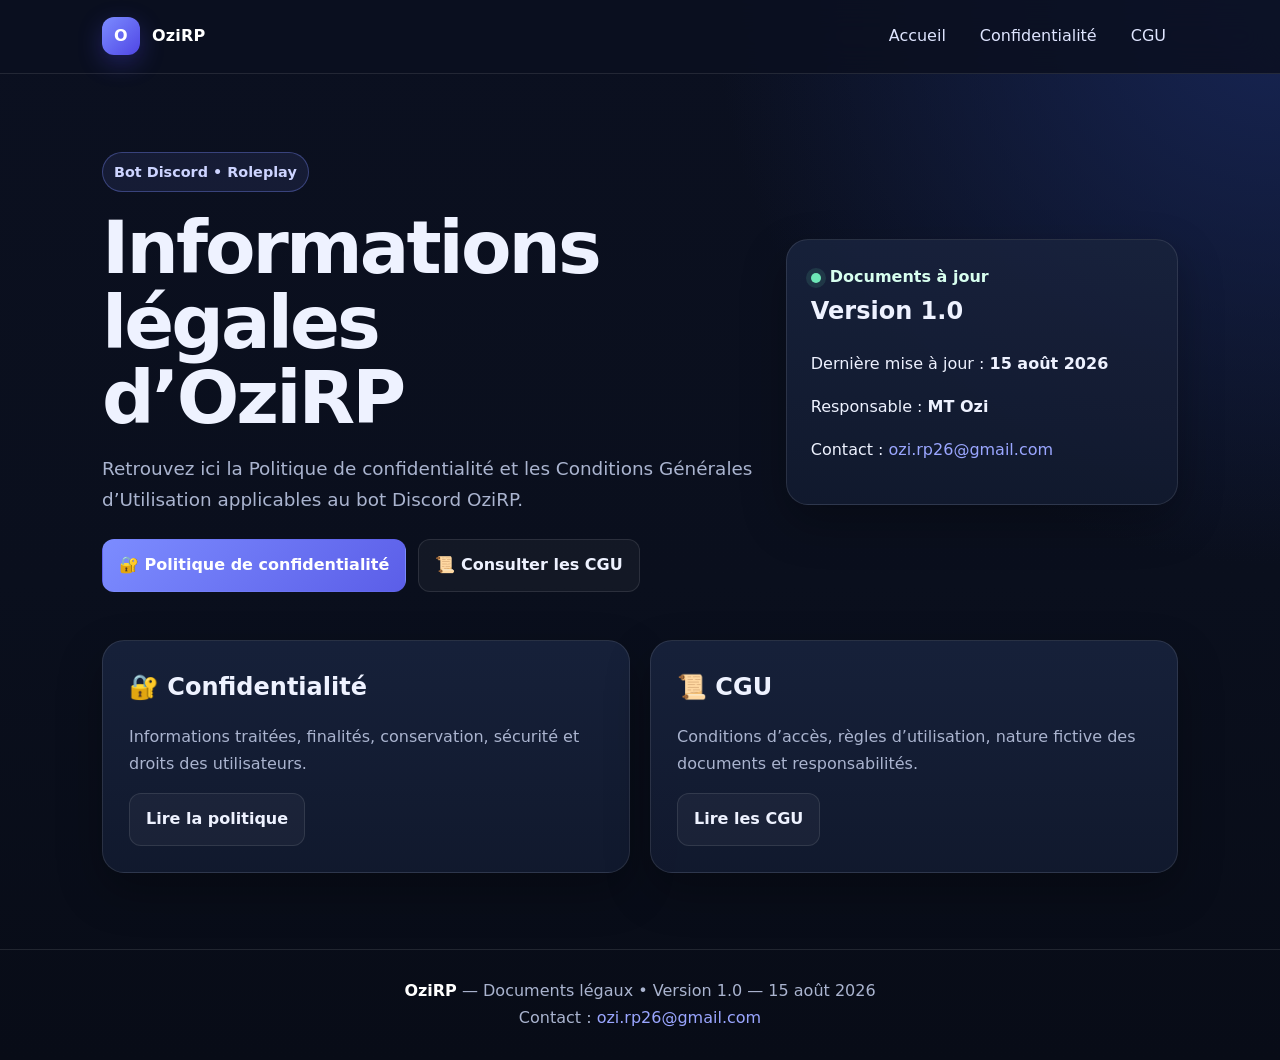
==== index.html @ c90db29f "Add files via upload" ====
<!doctype html>
<html lang="fr"><head><meta charset="utf-8"><meta name="viewport" content="width=device-width,initial-scale=1"><title>OziRP — Informations légales</title><meta name="description" content="Politique de confidentialité et Conditions Générales d’Utilisation du bot Discord OziRP."><link rel="stylesheet" href="styles.css"></head><body><header class="site-header"><nav class="nav"><a class="brand" href="index.html"><span class="logo">O</span><span>OziRP</span></a><div class="navlinks"><a href="index.html">Accueil</a><a href="politique-confidentialite.html">Confidentialité</a><a href="cgu.html">CGU</a></div></nav></header><main><section class="hero"><div class="hero-grid"><div><span class="badge">Bot Discord • Roleplay</span><h1>Informations légales<br>d’OziRP</h1><p class="lead">Retrouvez ici la Politique de confidentialité et les Conditions Générales d’Utilisation applicables au bot Discord OziRP.</p><div class="actions"><a class="btn primary" href="politique-confidentialite.html">🔐 Politique de confidentialité</a><a class="btn secondary" href="cgu.html">📜 Consulter les CGU</a></div></div><aside class="hero-card"><div class="status"><span class="dot"></span>Documents à jour</div><h2>Version 1.0</h2><p>Dernière mise à jour : <strong>15 août 2026</strong></p><p>Responsable : <strong>MT Ozi</strong></p><p>Contact : <a href="mailto:ozi.rp26@gmail.com">ozi.rp26@gmail.com</a></p></aside></div></section><section class="cards"><article class="info-card"><h2>🔐 Confidentialité</h2><p>Informations traitées, finalités, conservation, sécurité et droits des utilisateurs.</p><a class="btn secondary" href="politique-confidentialite.html">Lire la politique</a></article><article class="info-card"><h2>📜 CGU</h2><p>Conditions d’accès, règles d’utilisation, nature fictive des documents et responsabilités.</p><a class="btn secondary" href="cgu.html">Lire les CGU</a></article></section></main><footer class="footer"><strong>OziRP</strong> — Documents légaux • Version 1.0 — 15 août 2026<br>Contact : <a href="mailto:ozi.rp26@gmail.com">ozi.rp26@gmail.com</a></footer></body></html>
---- styles.css ----
:root {
  --bg: #0b1020;
  --panel: #121a2f;
  --panel-2: #18223c;
  --text: #eef2ff;
  --muted: #aab4cf;
  --accent: #7c8cff;
  --accent-2: #9aa6ff;
  --line: rgba(255,255,255,.10);
  --ok: #6ee7b7;
  --shadow: 0 18px 45px rgba(0,0,0,.28);
}
*{box-sizing:border-box}
html{scroll-behavior:smooth}
body{margin:0;background:radial-gradient(circle at top right,#172554 0,transparent 34%),linear-gradient(180deg,#0b1020,#0a0f1d 55%,#080c17);color:var(--text);font-family:Inter,ui-sans-serif,system-ui,-apple-system,BlinkMacSystemFont,"Segoe UI",sans-serif;line-height:1.68}
a{color:var(--accent-2);text-decoration:none}
a:hover{text-decoration:underline}
.site-header{position:sticky;top:0;z-index:10;background:rgba(11,16,32,.86);backdrop-filter:blur(16px);border-bottom:1px solid var(--line)}
.nav{max-width:1120px;margin:auto;padding:14px 22px;display:flex;align-items:center;justify-content:space-between;gap:18px}
.brand{display:flex;align-items:center;gap:12px;font-weight:800;letter-spacing:.2px;color:white}
.logo{width:38px;height:38px;border-radius:12px;display:grid;place-items:center;background:linear-gradient(135deg,var(--accent),#4f46e5);box-shadow:0 8px 25px rgba(79,70,229,.32);font-weight:900}
.navlinks{display:flex;gap:10px;flex-wrap:wrap}
.navlinks a{padding:9px 12px;border-radius:10px;color:#dfe5ff}
.navlinks a:hover{background:rgba(255,255,255,.06);text-decoration:none}
.hero{max-width:1120px;margin:0 auto;padding:78px 22px 48px}
.hero-grid{display:grid;grid-template-columns:1.25fr .75fr;gap:30px;align-items:center}
.badge{display:inline-flex;padding:7px 11px;border:1px solid rgba(124,140,255,.35);border-radius:999px;background:rgba(124,140,255,.10);color:#cdd4ff;font-size:.9rem;font-weight:700}
h1{font-size:clamp(2.2rem,6vw,4.6rem);line-height:1.02;margin:18px 0 16px;letter-spacing:-.04em}
.lead{font-size:1.15rem;color:var(--muted);max-width:760px}
.hero-card,.legal-card,.info-card{background:linear-gradient(180deg,rgba(24,34,60,.92),rgba(18,26,47,.92));border:1px solid var(--line);border-radius:22px;box-shadow:var(--shadow)}
.hero-card{padding:24px}
.hero-card h2{margin-top:0}
.hero-card .status{display:flex;align-items:center;gap:9px;color:#d8ffef;font-weight:700}
.dot{width:10px;height:10px;border-radius:50%;background:var(--ok);box-shadow:0 0 0 5px rgba(110,231,183,.12)}
.actions{display:flex;gap:12px;flex-wrap:wrap;margin-top:24px}
.btn{display:inline-flex;align-items:center;justify-content:center;padding:12px 16px;border-radius:12px;border:1px solid var(--line);font-weight:800;text-decoration:none!important}
.btn.primary{background:linear-gradient(135deg,var(--accent),#5b5ee8);color:#fff;border-color:transparent}
.btn.secondary{background:rgba(255,255,255,.04);color:#eef2ff}
.cards{max-width:1120px;margin:auto;padding:0 22px 76px;display:grid;grid-template-columns:1fr 1fr;gap:20px}
.info-card{padding:26px}
.info-card h2{margin:0 0 8px}
.info-card p{color:var(--muted)}
.legal-wrap{max-width:980px;margin:0 auto;padding:48px 22px 80px}
.legal-top{margin-bottom:24px}
.legal-top h1{font-size:clamp(2rem,5vw,3.6rem)}
.legal-card{padding:clamp(22px,4vw,48px)}
.legal-card h1:first-child{font-size:2rem;margin-top:0}
.legal-card h2{font-size:1.45rem;margin-top:2.2em;padding-top:.4em;border-top:1px solid var(--line)}
.legal-card h3{font-size:1.12rem;margin-top:1.6em}
.legal-card p,.legal-card li{color:#d8def2}
.legal-card strong{color:#fff}
.legal-card ul{padding-left:1.25rem}
.legal-note{margin:0 0 22px;padding:14px 16px;border-radius:14px;background:rgba(124,140,255,.09);border:1px solid rgba(124,140,255,.22);color:#d9deff}
.footer{border-top:1px solid var(--line);color:var(--muted);padding:28px 22px;text-align:center}
.footer strong{color:#fff}
@media(max-width:760px){.hero-grid,.cards{grid-template-columns:1fr}.nav{align-items:flex-start}.navlinks{justify-content:flex-end}.hero{padding-top:50px}.legal-card{border-radius:16px}.navlinks a{padding:7px 8px;font-size:.92rem}}
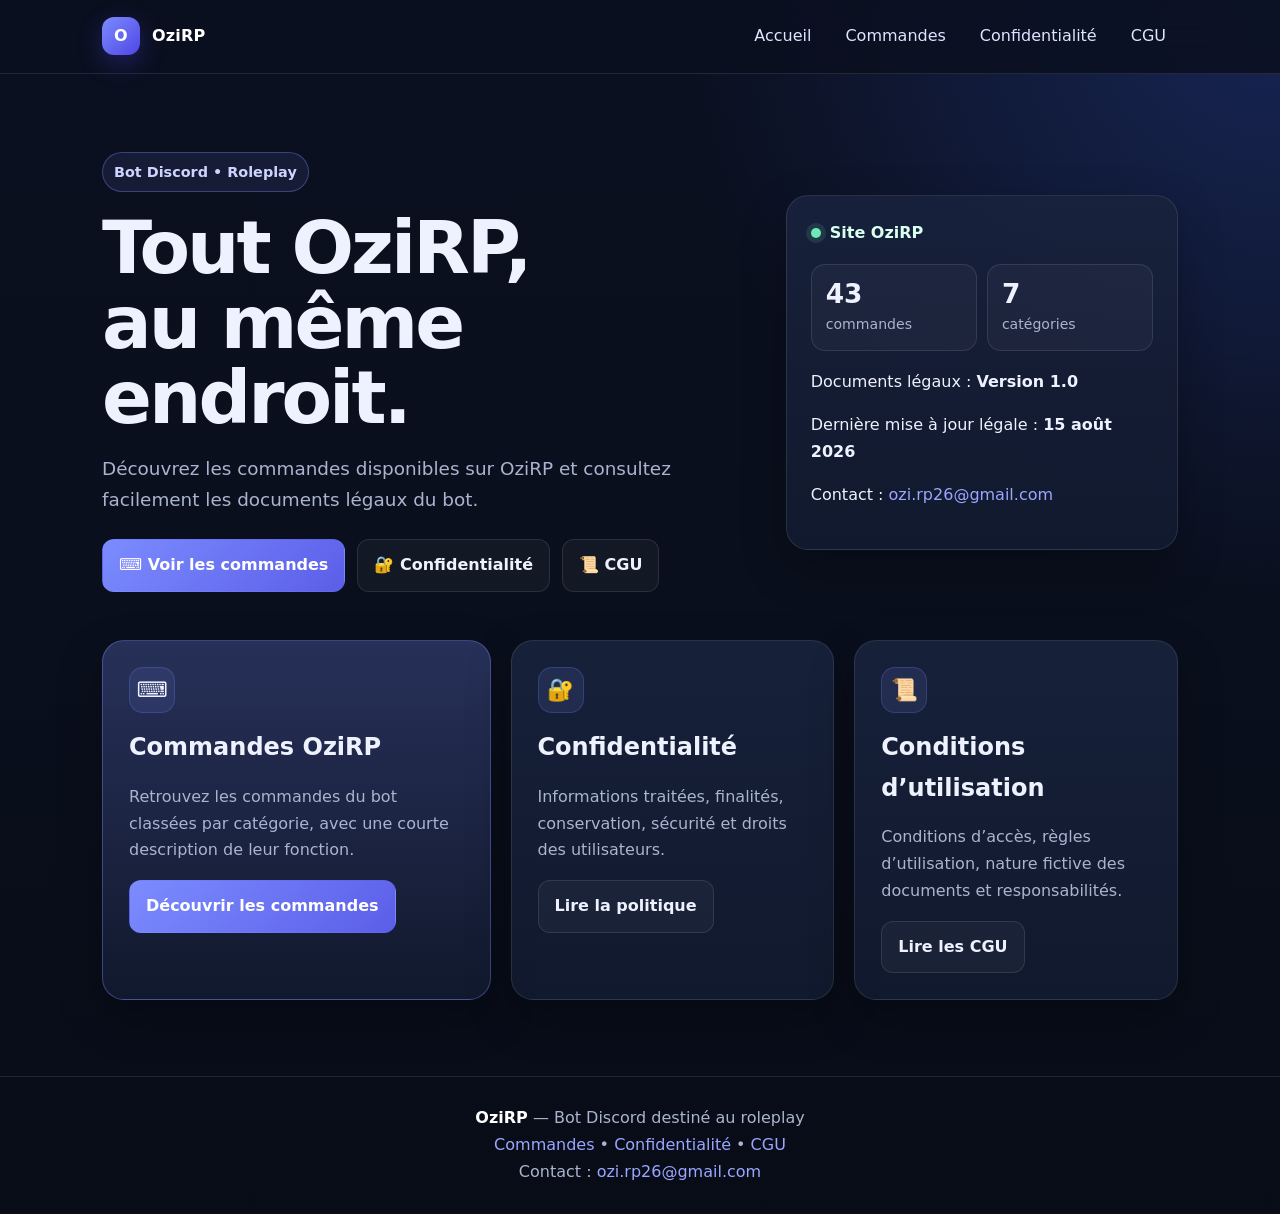
==== commit 55863436: "Add files via upload" ====
--- a/index.html
+++ b/index.html
@@ -1,2 +1,70 @@
 <!doctype html>
-<html lang="fr"><head><meta charset="utf-8"><meta name="viewport" content="width=device-width,initial-scale=1"><title>OziRP — Informations légales</title><meta name="description" content="Politique de confidentialité et Conditions Générales d’Utilisation du bot Discord OziRP."><link rel="stylesheet" href="styles.css"></head><body><header class="site-header"><nav class="nav"><a class="brand" href="index.html"><span class="logo">O</span><span>OziRP</span></a><div class="navlinks"><a href="index.html">Accueil</a><a href="politique-confidentialite.html">Confidentialité</a><a href="cgu.html">CGU</a></div></nav></header><main><section class="hero"><div class="hero-grid"><div><span class="badge">Bot Discord • Roleplay</span><h1>Informations légales<br>d’OziRP</h1><p class="lead">Retrouvez ici la Politique de confidentialité et les Conditions Générales d’Utilisation applicables au bot Discord OziRP.</p><div class="actions"><a class="btn primary" href="politique-confidentialite.html">🔐 Politique de confidentialité</a><a class="btn secondary" href="cgu.html">📜 Consulter les CGU</a></div></div><aside class="hero-card"><div class="status"><span class="dot"></span>Documents à jour</div><h2>Version 1.0</h2><p>Dernière mise à jour : <strong>15 août 2026</strong></p><p>Responsable : <strong>MT Ozi</strong></p><p>Contact : <a href="mailto:ozi.rp26@gmail.com">ozi.rp26@gmail.com</a></p></aside></div></section><section class="cards"><article class="info-card"><h2>🔐 Confidentialité</h2><p>Informations traitées, finalités, conservation, sécurité et droits des utilisateurs.</p><a class="btn secondary" href="politique-confidentialite.html">Lire la politique</a></article><article class="info-card"><h2>📜 CGU</h2><p>Conditions d’accès, règles d’utilisation, nature fictive des documents et responsabilités.</p><a class="btn secondary" href="cgu.html">Lire les CGU</a></article></section></main><footer class="footer"><strong>OziRP</strong> — Documents légaux • Version 1.0 — 15 août 2026<br>Contact : <a href="mailto:ozi.rp26@gmail.com">ozi.rp26@gmail.com</a></footer></body></html>+<html lang="fr">
+<head>
+  <meta charset="utf-8">
+  <meta name="viewport" content="width=device-width,initial-scale=1">
+  <title>OziRP — Bot Discord Roleplay</title>
+  <meta name="description" content="Découvrez OziRP, ses commandes Discord RP, sa politique de confidentialité et ses Conditions Générales d’Utilisation.">
+  <link rel="stylesheet" href="styles.css">
+</head>
+<body>
+<header class="site-header">
+  <nav class="nav">
+    <a class="brand" href="index.html"><span class="logo">O</span><span>OziRP</span></a>
+    <div class="navlinks"><a href="index.html">Accueil</a><a href="commandes.html">Commandes</a><a href="politique-confidentialite.html">Confidentialité</a><a href="cgu.html">CGU</a></div>
+  </nav>
+</header>
+<main>
+  <section class="hero">
+    <div class="hero-grid">
+      <div>
+        <span class="badge">Bot Discord • Roleplay</span>
+        <h1>Tout OziRP,<br>au même endroit.</h1>
+        <p class="lead">Découvrez les commandes disponibles sur OziRP et consultez facilement les documents légaux du bot.</p>
+        <div class="actions">
+          <a class="btn primary" href="commandes.html">⌨️ Voir les commandes</a>
+          <a class="btn secondary" href="politique-confidentialite.html">🔐 Confidentialité</a>
+          <a class="btn secondary" href="cgu.html">📜 CGU</a>
+        </div>
+      </div>
+      <aside class="hero-card">
+        <div class="status"><span class="dot"></span>Site OziRP</div>
+        <div class="stat-grid">
+          <div class="stat"><strong>43</strong><span>commandes</span></div>
+          <div class="stat"><strong>7</strong><span>catégories</span></div>
+        </div>
+        <p>Documents légaux : <strong>Version 1.0</strong></p>
+        <p>Dernière mise à jour légale : <strong>15 août 2026</strong></p>
+        <p>Contact : <a href="mailto:ozi.rp26@gmail.com">ozi.rp26@gmail.com</a></p>
+      </aside>
+    </div>
+  </section>
+
+  <section class="cards home-cards">
+    <article class="info-card featured">
+      <span class="card-icon">⌨️</span>
+      <h2>Commandes OziRP</h2>
+      <p>Retrouvez les commandes du bot classées par catégorie, avec une courte description de leur fonction.</p>
+      <a class="btn primary" href="commandes.html">Découvrir les commandes</a>
+    </article>
+    <article class="info-card">
+      <span class="card-icon">🔐</span>
+      <h2>Confidentialité</h2>
+      <p>Informations traitées, finalités, conservation, sécurité et droits des utilisateurs.</p>
+      <a class="btn secondary" href="politique-confidentialite.html">Lire la politique</a>
+    </article>
+    <article class="info-card">
+      <span class="card-icon">📜</span>
+      <h2>Conditions d’utilisation</h2>
+      <p>Conditions d’accès, règles d’utilisation, nature fictive des documents et responsabilités.</p>
+      <a class="btn secondary" href="cgu.html">Lire les CGU</a>
+    </article>
+  </section>
+</main>
+<footer class="footer">
+  <strong>OziRP</strong> — Bot Discord destiné au roleplay<br>
+  <a href="commandes.html">Commandes</a> • <a href="politique-confidentialite.html">Confidentialité</a> • <a href="cgu.html">CGU</a><br>
+  Contact : <a href="mailto:ozi.rp26@gmail.com">ozi.rp26@gmail.com</a>
+</footer>
+</body>
+</html>
--- a/styles.css
+++ b/styles.css
@@ -55,3 +55,57 @@
 .footer{border-top:1px solid var(--line);color:var(--muted);padding:28px 22px;text-align:center}
 .footer strong{color:#fff}
 @media(max-width:760px){.hero-grid,.cards{grid-template-columns:1fr}.nav{align-items:flex-start}.navlinks{justify-content:flex-end}.hero{padding-top:50px}.legal-card{border-radius:16px}.navlinks a{padding:7px 8px;font-size:.92rem}}
+
+/* --- OziRP catalogue de commandes --- */
+.home-cards{grid-template-columns:1.2fr 1fr 1fr}
+.info-card.featured{border-color:rgba(124,140,255,.38);background:linear-gradient(180deg,rgba(41,51,92,.95),rgba(18,26,47,.95))}
+.card-icon{display:inline-grid;place-items:center;width:46px;height:46px;border-radius:14px;background:rgba(124,140,255,.12);border:1px solid rgba(124,140,255,.22);font-size:1.35rem;margin-bottom:14px}
+.stat-grid{display:grid;grid-template-columns:1fr 1fr;gap:10px;margin:18px 0}
+.stat{padding:14px;border-radius:14px;background:rgba(255,255,255,.035);border:1px solid var(--line);display:flex;flex-direction:column}
+.stat strong{font-size:1.65rem;line-height:1.1}
+.stat span{color:var(--muted);font-size:.88rem;margin-top:4px}
+
+.commands-wrap{max-width:1120px;margin:0 auto;padding:60px 22px 80px}
+.commands-hero{max-width:900px;margin-bottom:42px}
+.commands-hero h1{font-size:clamp(2.3rem,6vw,4.2rem);margin-bottom:12px}
+.command-search{margin-top:28px;display:flex;align-items:center;gap:10px;padding:10px 12px 10px 16px;border-radius:16px;background:rgba(18,26,47,.92);border:1px solid rgba(124,140,255,.28);box-shadow:0 14px 35px rgba(0,0,0,.18)}
+.command-search:focus-within{border-color:rgba(124,140,255,.75);box-shadow:0 0 0 4px rgba(124,140,255,.08),0 14px 35px rgba(0,0,0,.18)}
+.command-search input{min-width:0;flex:1;border:0;outline:0;background:transparent;color:var(--text);font:inherit;padding:7px 4px}
+.command-search input::placeholder{color:#7f8ba9}
+.clear-search{border:1px solid var(--line);background:rgba(255,255,255,.04);color:var(--muted);border-radius:10px;padding:8px 10px;cursor:pointer;opacity:0;pointer-events:none;transition:.15s}
+.clear-search.visible{opacity:1;pointer-events:auto}
+.clear-search:hover{color:#fff;background:rgba(255,255,255,.08)}
+.search-result{color:var(--muted);font-size:.92rem;margin:10px 4px 0}
+
+.commands-list{display:flex;flex-direction:column;gap:38px}
+.command-section{scroll-margin-top:90px}
+.section-title{display:flex;align-items:center;gap:13px;margin-bottom:16px}
+.section-title h2{margin:0;font-size:1.45rem}
+.section-title p{margin:1px 0 0;color:var(--muted);font-size:.9rem}
+.section-icon{display:grid;place-items:center;width:44px;height:44px;border-radius:14px;background:rgba(124,140,255,.11);border:1px solid rgba(124,140,255,.22);font-size:1.25rem}
+.command-grid{display:grid;grid-template-columns:repeat(2,minmax(0,1fr));gap:14px}
+.command-card{min-width:0;padding:20px;border-radius:17px;background:linear-gradient(180deg,rgba(24,34,60,.86),rgba(18,26,47,.86));border:1px solid var(--line);transition:transform .16s ease,border-color .16s ease,background .16s ease}
+.command-card:hover{transform:translateY(-2px);border-color:rgba(124,140,255,.32);background:linear-gradient(180deg,rgba(31,42,73,.92),rgba(18,26,47,.92))}
+.command-card[hidden],.command-section[hidden]{display:none!important}
+.command-head{display:flex;align-items:center;justify-content:space-between;gap:10px}
+.command-card code{display:inline-block;padding:7px 10px;border-radius:10px;background:rgba(124,140,255,.11);border:1px solid rgba(124,140,255,.20);color:#dce1ff;font-family:"SFMono-Regular",Consolas,"Liberation Mono",monospace;font-size:.96rem;font-weight:800;overflow-wrap:anywhere}
+.command-card p{margin:12px 0 0;color:#cbd3eb;line-height:1.55}
+.no-results{text-align:center;padding:46px 20px;border:1px dashed rgba(255,255,255,.15);border-radius:20px;color:var(--muted)}
+.no-results span{font-size:2rem}.no-results h2{color:#fff;margin-bottom:4px}
+.rp-notice{margin-top:42px;padding:20px 22px;border-radius:17px;background:rgba(124,140,255,.08);border:1px solid rgba(124,140,255,.20)}
+.rp-notice p{margin:6px 0 0;color:#d6dcf1}
+
+@media(max-width:900px){.home-cards{grid-template-columns:1fr 1fr}.home-cards .featured{grid-column:1/-1}}
+@media(max-width:760px){
+  .command-grid,.home-cards{grid-template-columns:1fr}
+  .home-cards .featured{grid-column:auto}
+  .commands-wrap{padding-top:44px}
+  .command-search{padding-right:8px}
+}
+@media(max-width:520px){
+  .nav{flex-direction:column;align-items:stretch}
+  .navlinks{justify-content:flex-start}
+  .navlinks a{padding-left:0;padding-right:12px}
+  .command-search{flex-wrap:wrap}
+  .clear-search{width:100%}
+}
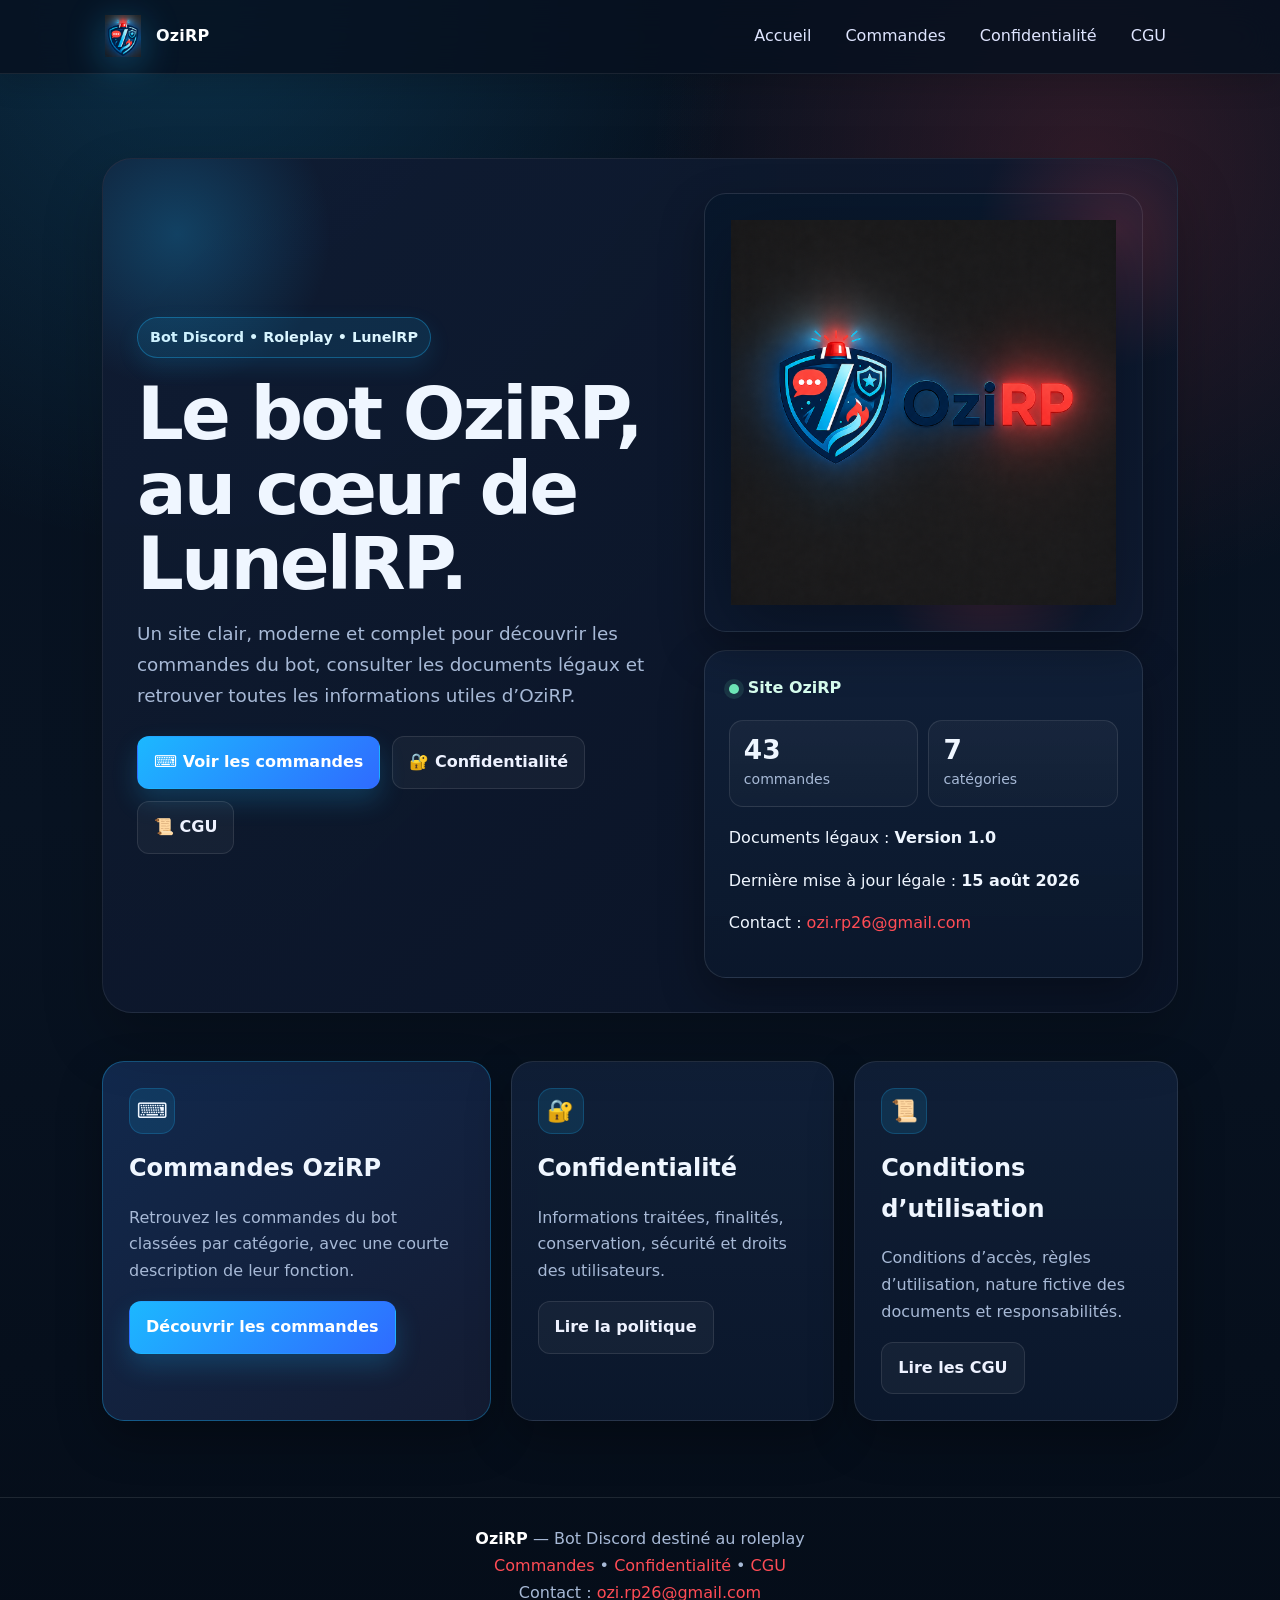
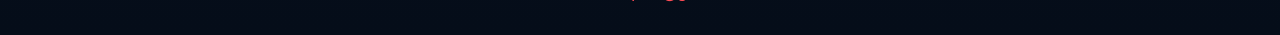
==== commit fe204938: "Add files via upload" ====
--- a/index.html
+++ b/index.html
@@ -10,33 +10,41 @@
 <body>
 <header class="site-header">
   <nav class="nav">
-    <a class="brand" href="index.html"><span class="logo">O</span><span>OziRP</span></a>
+    <a class="brand" href="index.html"><img class="brand-logo" src="assets/ozirp-logo-icon.png" alt="Logo OziRP"><span>OziRP</span></a>
     <div class="navlinks"><a href="index.html">Accueil</a><a href="commandes.html">Commandes</a><a href="politique-confidentialite.html">Confidentialité</a><a href="cgu.html">CGU</a></div>
   </nav>
 </header>
 <main>
-  <section class="hero">
+  <section class="hero home-hero">
+    <div class="hero-banner">
     <div class="hero-grid">
       <div>
-        <span class="badge">Bot Discord • Roleplay</span>
-        <h1>Tout OziRP,<br>au même endroit.</h1>
-        <p class="lead">Découvrez les commandes disponibles sur OziRP et consultez facilement les documents légaux du bot.</p>
+        <span class="badge hero-badge">Bot Discord • Roleplay • LunelRP</span>
+        <h1>Le bot OziRP,<br>au cœur de LunelRP.</h1>
+        <p class="lead">Un site clair, moderne et complet pour découvrir les commandes du bot, consulter les documents légaux et retrouver toutes les informations utiles d’OziRP.</p>
         <div class="actions">
           <a class="btn primary" href="commandes.html">⌨️ Voir les commandes</a>
           <a class="btn secondary" href="politique-confidentialite.html">🔐 Confidentialité</a>
           <a class="btn secondary" href="cgu.html">📜 CGU</a>
         </div>
       </div>
-      <aside class="hero-card">
-        <div class="status"><span class="dot"></span>Site OziRP</div>
-        <div class="stat-grid">
-          <div class="stat"><strong>43</strong><span>commandes</span></div>
-          <div class="stat"><strong>7</strong><span>catégories</span></div>
+      <div class="hero-side">
+        <div class="hero-logo-panel">
+          <img class="hero-full-logo" src="assets/ozirp-logo-full.png" alt="Logo complet OziRP">
+          <div class="hero-logo-glow"></div>
         </div>
-        <p>Documents légaux : <strong>Version 1.0</strong></p>
-        <p>Dernière mise à jour légale : <strong>15 août 2026</strong></p>
-        <p>Contact : <a href="mailto:ozi.rp26@gmail.com">ozi.rp26@gmail.com</a></p>
-      </aside>
+        <aside class="hero-card">
+          <div class="status"><span class="dot"></span>Site OziRP</div>
+          <div class="stat-grid">
+            <div class="stat"><strong>43</strong><span>commandes</span></div>
+            <div class="stat"><strong>7</strong><span>catégories</span></div>
+          </div>
+          <p>Documents légaux : <strong>Version 1.0</strong></p>
+          <p>Dernière mise à jour légale : <strong>15 août 2026</strong></p>
+          <p>Contact : <a href="mailto:ozi.rp26@gmail.com">ozi.rp26@gmail.com</a></p>
+        </aside>
+      </div>
+    </div>
     </div>
   </section>
 
--- a/styles.css
+++ b/styles.css
@@ -1,41 +1,52 @@
 
 :root {
-  --bg: #0b1020;
-  --panel: #121a2f;
-  --panel-2: #18223c;
-  --text: #eef2ff;
-  --muted: #aab4cf;
-  --accent: #7c8cff;
-  --accent-2: #9aa6ff;
+  --bg: #07111f;
+  --panel: #101c33;
+  --panel-2: #162845;
+  --text: #eff6ff;
+  --muted: #a7b9d6;
+  --accent: #1cb8ff;
+  --accent-2: #ff4c55;
+  --accent-3: #2f6bff;
   --line: rgba(255,255,255,.10);
   --ok: #6ee7b7;
-  --shadow: 0 18px 45px rgba(0,0,0,.28);
+  --shadow: 0 18px 45px rgba(0,0,0,.30);
 }
 *{box-sizing:border-box}
 html{scroll-behavior:smooth}
-body{margin:0;background:radial-gradient(circle at top right,#172554 0,transparent 34%),linear-gradient(180deg,#0b1020,#0a0f1d 55%,#080c17);color:var(--text);font-family:Inter,ui-sans-serif,system-ui,-apple-system,BlinkMacSystemFont,"Segoe UI",sans-serif;line-height:1.68}
+body{margin:0;background:radial-gradient(circle at 15% 0%, rgba(28,184,255,.18) 0, transparent 28%),radial-gradient(circle at 85% 10%, rgba(255,76,85,.16) 0, transparent 24%),linear-gradient(180deg,#07111f,#081322 50%,#050d19);color:var(--text);font-family:Inter,ui-sans-serif,system-ui,-apple-system,BlinkMacSystemFont,"Segoe UI",sans-serif;line-height:1.68}
 a{color:var(--accent-2);text-decoration:none}
 a:hover{text-decoration:underline}
-.site-header{position:sticky;top:0;z-index:10;background:rgba(11,16,32,.86);backdrop-filter:blur(16px);border-bottom:1px solid var(--line)}
+.site-header{position:sticky;top:0;z-index:20;background:rgba(7,17,31,.82);backdrop-filter:blur(18px);border-bottom:1px solid rgba(255,255,255,.08);box-shadow:0 10px 28px rgba(0,0,0,.14)}
 .nav{max-width:1120px;margin:auto;padding:14px 22px;display:flex;align-items:center;justify-content:space-between;gap:18px}
 .brand{display:flex;align-items:center;gap:12px;font-weight:800;letter-spacing:.2px;color:white}
-.logo{width:38px;height:38px;border-radius:12px;display:grid;place-items:center;background:linear-gradient(135deg,var(--accent),#4f46e5);box-shadow:0 8px 25px rgba(79,70,229,.32);font-weight:900}
+.brand-logo{width:42px;height:42px;object-fit:contain;display:block;filter:drop-shadow(0 8px 18px rgba(28,184,255,.34))}
 .navlinks{display:flex;gap:10px;flex-wrap:wrap}
 .navlinks a{padding:9px 12px;border-radius:10px;color:#dfe5ff}
-.navlinks a:hover{background:rgba(255,255,255,.06);text-decoration:none}
+.navlinks a:hover{background:rgba(255,255,255,.06);text-decoration:none;color:#fff}
 .hero{max-width:1120px;margin:0 auto;padding:78px 22px 48px}
-.hero-grid{display:grid;grid-template-columns:1.25fr .75fr;gap:30px;align-items:center}
-.badge{display:inline-flex;padding:7px 11px;border:1px solid rgba(124,140,255,.35);border-radius:999px;background:rgba(124,140,255,.10);color:#cdd4ff;font-size:.9rem;font-weight:700}
+.home-hero{padding-top:84px}
+.hero-banner{position:relative;overflow:hidden;padding:34px;border-radius:30px;background:linear-gradient(135deg,rgba(16,28,51,.94),rgba(10,20,38,.96));border:1px solid rgba(255,255,255,.08);box-shadow:0 28px 60px rgba(0,0,0,.22)}
+.hero-banner::before{content:"";position:absolute;inset:-10% auto auto -8%;width:320px;height:320px;border-radius:50%;background:radial-gradient(circle, rgba(28,184,255,.24) 0, rgba(28,184,255,0) 68%)}
+.hero-banner::after{content:"";position:absolute;right:-80px;top:-70px;width:280px;height:280px;border-radius:50%;background:radial-gradient(circle, rgba(255,76,85,.20) 0, rgba(255,76,85,0) 70%)}
+.hero-grid{display:grid;grid-template-columns:1.1fr .9fr;gap:30px;align-items:center}
+.badge{display:inline-flex;padding:7px 12px;border:1px solid rgba(28,184,255,.35);border-radius:999px;background:rgba(28,184,255,.12);color:#dcf6ff;font-size:.9rem;font-weight:700}
+.hero-badge{box-shadow:0 8px 22px rgba(28,184,255,.12)}
 h1{font-size:clamp(2.2rem,6vw,4.6rem);line-height:1.02;margin:18px 0 16px;letter-spacing:-.04em}
 .lead{font-size:1.15rem;color:var(--muted);max-width:760px}
-.hero-card,.legal-card,.info-card{background:linear-gradient(180deg,rgba(24,34,60,.92),rgba(18,26,47,.92));border:1px solid var(--line);border-radius:22px;box-shadow:var(--shadow)}
+.hero-card,.legal-card,.info-card{background:linear-gradient(180deg,rgba(17,32,57,.93),rgba(11,24,44,.96));border:1px solid var(--line);border-radius:22px;box-shadow:var(--shadow)}
+.hero-side{display:flex;flex-direction:column;gap:18px}
+.hero-logo-panel,.hero-card{background:linear-gradient(180deg,rgba(17,32,57,.93),rgba(11,24,44,.96));border:1px solid var(--line);border-radius:22px;box-shadow:var(--shadow)}
+.hero-logo-panel{position:relative;padding:26px;display:flex;align-items:center;justify-content:center;min-height:290px;overflow:hidden;background:linear-gradient(145deg,rgba(8,23,44,.96),rgba(16,28,51,.96))}
+.hero-full-logo{position:relative;z-index:2;display:block;width:min(100%,560px);height:auto;filter:drop-shadow(0 22px 34px rgba(0,0,0,.30))}
+.hero-logo-glow{position:absolute;inset:auto 10% -12% auto;width:220px;height:220px;border-radius:50%;background:radial-gradient(circle, rgba(255,76,85,.20) 0, rgba(255,76,85,0) 68%)}
 .hero-card{padding:24px}
 .hero-card h2{margin-top:0}
 .hero-card .status{display:flex;align-items:center;gap:9px;color:#d8ffef;font-weight:700}
 .dot{width:10px;height:10px;border-radius:50%;background:var(--ok);box-shadow:0 0 0 5px rgba(110,231,183,.12)}
 .actions{display:flex;gap:12px;flex-wrap:wrap;margin-top:24px}
 .btn{display:inline-flex;align-items:center;justify-content:center;padding:12px 16px;border-radius:12px;border:1px solid var(--line);font-weight:800;text-decoration:none!important}
-.btn.primary{background:linear-gradient(135deg,var(--accent),#5b5ee8);color:#fff;border-color:transparent}
+.btn.primary{background:linear-gradient(135deg,var(--accent),var(--accent-3));color:#fff;border-color:transparent;box-shadow:0 12px 26px rgba(28,184,255,.20)}
 .btn.secondary{background:rgba(255,255,255,.04);color:#eef2ff}
 .cards{max-width:1120px;margin:auto;padding:0 22px 76px;display:grid;grid-template-columns:1fr 1fr;gap:20px}
 .info-card{padding:26px}
@@ -54,22 +65,30 @@
 .legal-note{margin:0 0 22px;padding:14px 16px;border-radius:14px;background:rgba(124,140,255,.09);border:1px solid rgba(124,140,255,.22);color:#d9deff}
 .footer{border-top:1px solid var(--line);color:var(--muted);padding:28px 22px;text-align:center}
 .footer strong{color:#fff}
-@media(max-width:760px){.hero-grid,.cards{grid-template-columns:1fr}.nav{align-items:flex-start}.navlinks{justify-content:flex-end}.hero{padding-top:50px}.legal-card{border-radius:16px}.navlinks a{padding:7px 8px;font-size:.92rem}}
+@media(max-width:760px){.hero-grid,.cards{grid-template-columns:1fr}.nav{align-items:flex-start}.navlinks{justify-content:flex-end}.hero{padding-top:50px}.legal-card{border-radius:16px}.navlinks a{padding:7px 8px;font-size:.92rem}.hero-logo-panel{min-height:auto;padding:16px}}
 
 /* --- OziRP catalogue de commandes --- */
 .home-cards{grid-template-columns:1.2fr 1fr 1fr}
-.info-card.featured{border-color:rgba(124,140,255,.38);background:linear-gradient(180deg,rgba(41,51,92,.95),rgba(18,26,47,.95))}
-.card-icon{display:inline-grid;place-items:center;width:46px;height:46px;border-radius:14px;background:rgba(124,140,255,.12);border:1px solid rgba(124,140,255,.22);font-size:1.35rem;margin-bottom:14px}
+.info-card.featured{border-color:rgba(28,184,255,.34);background:linear-gradient(140deg,rgba(18,42,78,.97),rgba(20,28,51,.97))}
+.card-icon{display:inline-grid;place-items:center;width:46px;height:46px;border-radius:14px;background:rgba(28,184,255,.12);border:1px solid rgba(28,184,255,.22);font-size:1.35rem;margin-bottom:14px}
 .stat-grid{display:grid;grid-template-columns:1fr 1fr;gap:10px;margin:18px 0}
-.stat{padding:14px;border-radius:14px;background:rgba(255,255,255,.035);border:1px solid var(--line);display:flex;flex-direction:column}
+.stat{padding:14px;border-radius:14px;background:linear-gradient(180deg,rgba(255,255,255,.04),rgba(255,255,255,.02));border:1px solid var(--line);display:flex;flex-direction:column}
 .stat strong{font-size:1.65rem;line-height:1.1}
 .stat span{color:var(--muted);font-size:.88rem;margin-top:4px}
 
 .commands-wrap{max-width:1120px;margin:0 auto;padding:60px 22px 80px}
+.commands-banner{position:relative;overflow:hidden;padding:30px;border-radius:28px;background:linear-gradient(135deg,rgba(16,28,51,.94),rgba(10,20,38,.96));border:1px solid rgba(255,255,255,.08);box-shadow:0 24px 52px rgba(0,0,0,.20)}
+.commands-banner::before{content:"";position:absolute;left:-70px;top:-70px;width:220px;height:220px;border-radius:50%;background:radial-gradient(circle, rgba(28,184,255,.22) 0, rgba(28,184,255,0) 70%)}
+.commands-banner::after{content:"";position:absolute;right:-70px;bottom:-90px;width:260px;height:260px;border-radius:50%;background:radial-gradient(circle, rgba(255,76,85,.18) 0, rgba(255,76,85,0) 72%)}
+.commands-hero-grid{position:relative;z-index:1;display:grid;grid-template-columns:1.15fr .85fr;gap:24px;align-items:center}
+.commands-logo-card{padding:24px;border-radius:22px;background:linear-gradient(180deg,rgba(15,31,58,.94),rgba(11,24,44,.96));border:1px solid rgba(255,255,255,.08);box-shadow:0 18px 36px rgba(0,0,0,.18);text-align:center}
+.commands-logo{display:block;width:min(100%,460px);margin:0 auto 14px;filter:drop-shadow(0 18px 30px rgba(0,0,0,.28))}
+.commands-logo-card p{margin:0;color:#d6dcf1}
+
 .commands-hero{max-width:900px;margin-bottom:42px}
 .commands-hero h1{font-size:clamp(2.3rem,6vw,4.2rem);margin-bottom:12px}
-.command-search{margin-top:28px;display:flex;align-items:center;gap:10px;padding:10px 12px 10px 16px;border-radius:16px;background:rgba(18,26,47,.92);border:1px solid rgba(124,140,255,.28);box-shadow:0 14px 35px rgba(0,0,0,.18)}
-.command-search:focus-within{border-color:rgba(124,140,255,.75);box-shadow:0 0 0 4px rgba(124,140,255,.08),0 14px 35px rgba(0,0,0,.18)}
+.command-search{margin-top:28px;display:flex;align-items:center;gap:10px;padding:10px 12px 10px 16px;border-radius:16px;background:rgba(12,26,47,.92);border:1px solid rgba(28,184,255,.26);box-shadow:0 14px 35px rgba(0,0,0,.18)}
+.command-search:focus-within{border-color:rgba(28,184,255,.7);box-shadow:0 0 0 4px rgba(28,184,255,.08),0 14px 35px rgba(0,0,0,.18)}
 .command-search input{min-width:0;flex:1;border:0;outline:0;background:transparent;color:var(--text);font:inherit;padding:7px 4px}
 .command-search input::placeholder{color:#7f8ba9}
 .clear-search{border:1px solid var(--line);background:rgba(255,255,255,.04);color:var(--muted);border-radius:10px;padding:8px 10px;cursor:pointer;opacity:0;pointer-events:none;transition:.15s}
@@ -77,30 +96,34 @@
 .clear-search:hover{color:#fff;background:rgba(255,255,255,.08)}
 .search-result{color:var(--muted);font-size:.92rem;margin:10px 4px 0}
 
-.commands-list{display:flex;flex-direction:column;gap:38px}
-.command-section{scroll-margin-top:90px}
-.section-title{display:flex;align-items:center;gap:13px;margin-bottom:16px}
-.section-title h2{margin:0;font-size:1.45rem}
-.section-title p{margin:1px 0 0;color:var(--muted);font-size:.9rem}
-.section-icon{display:grid;place-items:center;width:44px;height:44px;border-radius:14px;background:rgba(124,140,255,.11);border:1px solid rgba(124,140,255,.22);font-size:1.25rem}
-.command-grid{display:grid;grid-template-columns:repeat(2,minmax(0,1fr));gap:14px}
-.command-card{min-width:0;padding:20px;border-radius:17px;background:linear-gradient(180deg,rgba(24,34,60,.86),rgba(18,26,47,.86));border:1px solid var(--line);transition:transform .16s ease,border-color .16s ease,background .16s ease}
-.command-card:hover{transform:translateY(-2px);border-color:rgba(124,140,255,.32);background:linear-gradient(180deg,rgba(31,42,73,.92),rgba(18,26,47,.92))}
+.commands-list{display:flex;flex-direction:column;gap:28px}
+.command-section{scroll-margin-top:90px;padding:24px;border-radius:24px;background:linear-gradient(180deg,rgba(13,26,48,.95),rgba(9,18,35,.98));border:1px solid rgba(28,184,255,.12);box-shadow:0 22px 40px rgba(0,0,0,.18)}
+.section-title{display:flex;align-items:center;gap:14px;margin-bottom:18px;padding-bottom:16px;border-bottom:1px solid rgba(255,255,255,.08)}
+.section-title h2{margin:0;font-size:1.55rem;letter-spacing:-.02em}
+.section-title p{margin:3px 0 0;color:var(--muted);font-size:.92rem;padding:5px 10px;border-radius:999px;background:rgba(255,255,255,.04);display:inline-block}
+.section-icon{display:grid;place-items:center;flex:0 0 auto;width:50px;height:50px;border-radius:16px;background:linear-gradient(135deg,rgba(28,184,255,.20),rgba(255,76,85,.10));border:1px solid rgba(28,184,255,.24);font-size:1.35rem;box-shadow:inset 0 1px 0 rgba(255,255,255,.04)}
+.command-grid{display:grid;grid-template-columns:repeat(2,minmax(0,1fr));gap:16px;align-items:stretch}
+.command-card{min-width:0;padding:18px 18px 16px;border-radius:18px;background:linear-gradient(180deg,rgba(20,37,66,.94),rgba(13,24,46,.96));border:1px solid rgba(255,255,255,.08);box-shadow:0 10px 24px rgba(0,0,0,.16);transition:transform .16s ease,border-color .16s ease,background .16s ease,box-shadow .16s ease;position:relative;overflow:hidden}
+.command-card::before{content:"";position:absolute;left:0;top:0;bottom:0;width:4px;background:linear-gradient(180deg,var(--accent),var(--accent-2))}
+.command-card:hover{transform:translateY(-3px);border-color:rgba(28,184,255,.30);background:linear-gradient(180deg,rgba(26,45,77,.97),rgba(16,28,53,.97));box-shadow:0 14px 28px rgba(0,0,0,.22)}
 .command-card[hidden],.command-section[hidden]{display:none!important}
-.command-head{display:flex;align-items:center;justify-content:space-between;gap:10px}
-.command-card code{display:inline-block;padding:7px 10px;border-radius:10px;background:rgba(124,140,255,.11);border:1px solid rgba(124,140,255,.20);color:#dce1ff;font-family:"SFMono-Regular",Consolas,"Liberation Mono",monospace;font-size:.96rem;font-weight:800;overflow-wrap:anywhere}
-.command-card p{margin:12px 0 0;color:#cbd3eb;line-height:1.55}
+.command-head{display:flex;align-items:flex-start;justify-content:flex-start;gap:10px;margin-bottom:10px}
+.command-card code{display:inline-block;padding:8px 12px;border-radius:12px;background:rgba(28,184,255,.12);border:1px solid rgba(28,184,255,.20);color:#eef2ff;font-family:"SFMono-Regular",Consolas,"Liberation Mono",monospace;font-size:.98rem;font-weight:800;overflow-wrap:anywhere}
+.command-card p{margin:0;color:#d6dcf1;line-height:1.58;font-size:.98rem}
 .no-results{text-align:center;padding:46px 20px;border:1px dashed rgba(255,255,255,.15);border-radius:20px;color:var(--muted)}
 .no-results span{font-size:2rem}.no-results h2{color:#fff;margin-bottom:4px}
-.rp-notice{margin-top:42px;padding:20px 22px;border-radius:17px;background:rgba(124,140,255,.08);border:1px solid rgba(124,140,255,.20)}
+.rp-notice{margin-top:42px;padding:20px 22px;border-radius:17px;background:linear-gradient(135deg,rgba(28,184,255,.10),rgba(255,76,85,.08));border:1px solid rgba(28,184,255,.18)}
 .rp-notice p{margin:6px 0 0;color:#d6dcf1}
 
-@media(max-width:900px){.home-cards{grid-template-columns:1fr 1fr}.home-cards .featured{grid-column:1/-1}}
+@media(max-width:900px){.home-cards{grid-template-columns:1fr 1fr}.home-cards .featured{grid-column:1/-1}.commands-hero-grid{grid-template-columns:1fr}.commands-logo-card{order:-1}}
 @media(max-width:760px){
   .command-grid,.home-cards{grid-template-columns:1fr}
   .home-cards .featured{grid-column:auto}
   .commands-wrap{padding-top:44px}
   .command-search{padding-right:8px}
+  .command-section{padding:18px}
+  .section-title{align-items:flex-start}
+  .hero-banner,.commands-banner{padding:18px}
 }
 @media(max-width:520px){
   .nav{flex-direction:column;align-items:stretch}
@@ -109,3 +132,5 @@
   .command-search{flex-wrap:wrap}
   .clear-search{width:100%}
 }
+
+.hero-logo-panel::after{content:"Logo officiel OziRP";display:block;position:absolute;opacity:0;pointer-events:none}
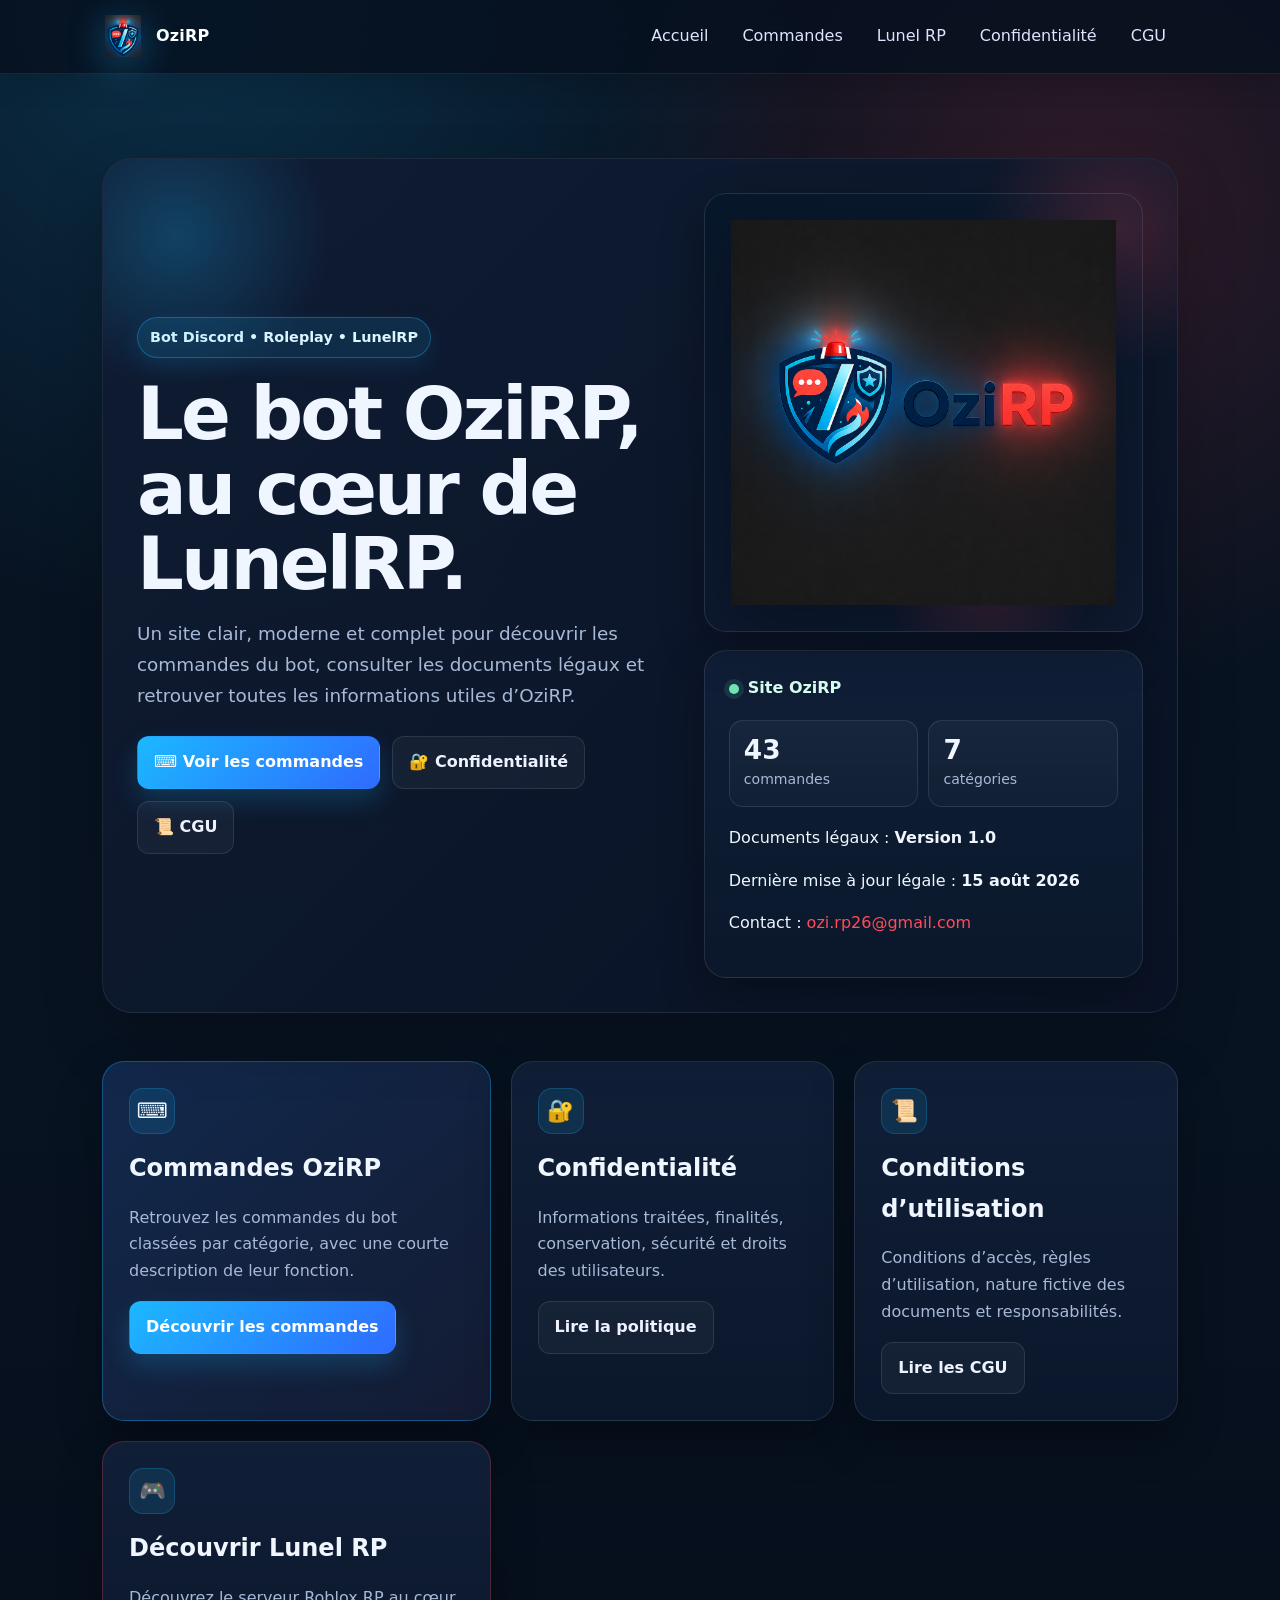
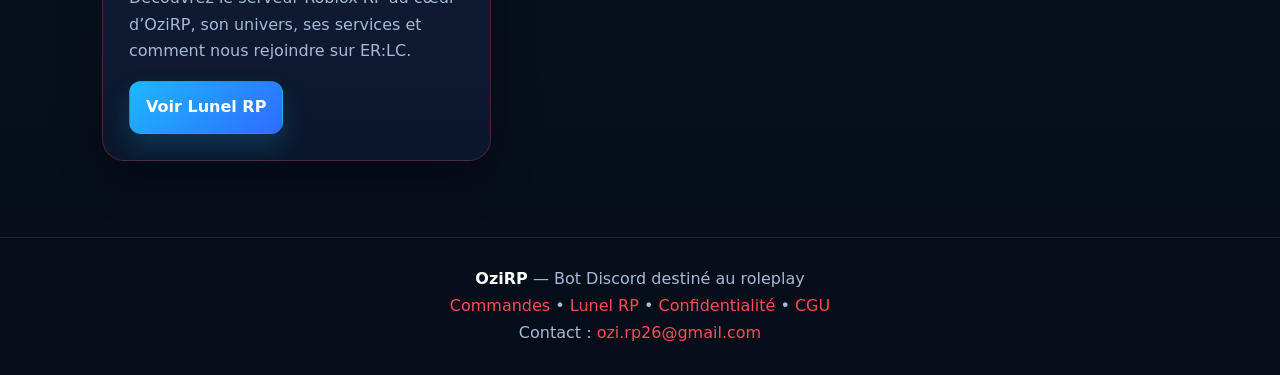
==== commit 973f9fbd: "Add files via upload" ====
--- a/index.html
+++ b/index.html
@@ -11,7 +11,7 @@
 <header class="site-header">
   <nav class="nav">
     <a class="brand" href="index.html"><img class="brand-logo" src="assets/ozirp-logo-icon.png" alt="Logo OziRP"><span>OziRP</span></a>
-    <div class="navlinks"><a href="index.html">Accueil</a><a href="commandes.html">Commandes</a><a href="politique-confidentialite.html">Confidentialité</a><a href="cgu.html">CGU</a></div>
+    <div class="navlinks"><a href="index.html">Accueil</a><a href="commandes.html">Commandes</a><a href="lunel-rp.html">Lunel RP</a><a href="politique-confidentialite.html">Confidentialité</a><a href="cgu.html">CGU</a></div>
   </nav>
 </header>
 <main>
@@ -67,11 +67,17 @@
       <p>Conditions d’accès, règles d’utilisation, nature fictive des documents et responsabilités.</p>
       <a class="btn secondary" href="cgu.html">Lire les CGU</a>
     </article>
+    <article class="info-card lunel-card">
+      <span class="card-icon">🎮</span>
+      <h2>Découvrir Lunel RP</h2>
+      <p>Découvrez le serveur Roblox RP au cœur d’OziRP, son univers, ses services et comment nous rejoindre sur ER:LC.</p>
+      <a class="btn primary" href="lunel-rp.html">Voir Lunel RP</a>
+    </article>
   </section>
 </main>
 <footer class="footer">
   <strong>OziRP</strong> — Bot Discord destiné au roleplay<br>
-  <a href="commandes.html">Commandes</a> • <a href="politique-confidentialite.html">Confidentialité</a> • <a href="cgu.html">CGU</a><br>
+  <a href="commandes.html">Commandes</a> • <a href="lunel-rp.html">Lunel RP</a> • <a href="politique-confidentialite.html">Confidentialité</a> • <a href="cgu.html">CGU</a><br>
   Contact : <a href="mailto:ozi.rp26@gmail.com">ozi.rp26@gmail.com</a>
 </footer>
 </body>
--- a/styles.css
+++ b/styles.css
@@ -134,3 +134,30 @@
 }
 
 .hero-logo-panel::after{content:"Logo officiel OziRP";display:block;position:absolute;opacity:0;pointer-events:none}
+
+
+/* --- Page Lunel RP --- */
+.lunel-wrap{max-width:1120px;margin:0 auto;padding:70px 22px 80px}
+.lunel-hero{position:relative;overflow:hidden;display:grid;grid-template-columns:1.15fr .85fr;gap:28px;align-items:center;padding:34px;border-radius:30px;background:linear-gradient(135deg,rgba(16,28,51,.96),rgba(10,20,38,.97));border:1px solid rgba(255,255,255,.08);box-shadow:0 28px 60px rgba(0,0,0,.22)}
+.lunel-hero::before{content:"";position:absolute;left:-90px;top:-100px;width:320px;height:320px;border-radius:50%;background:radial-gradient(circle,rgba(28,184,255,.23),transparent 68%)}
+.lunel-hero::after{content:"";position:absolute;right:-70px;bottom:-110px;width:300px;height:300px;border-radius:50%;background:radial-gradient(circle,rgba(255,76,85,.19),transparent 70%)}
+.lunel-hero-content,.lunel-code-card{position:relative;z-index:1}
+.lunel-hero h1{margin-top:18px}
+.lunel-code-card{padding:30px;border-radius:24px;text-align:center;background:linear-gradient(180deg,rgba(15,31,58,.96),rgba(11,24,44,.98));border:1px solid rgba(28,184,255,.25);box-shadow:0 18px 38px rgba(0,0,0,.22)}
+.server-label{display:block;color:var(--muted);font-size:.82rem;font-weight:800;letter-spacing:.11em}
+.server-code{display:block;margin:12px 0 8px;font-size:clamp(3.2rem,9vw,6.2rem);line-height:1;letter-spacing:.08em;color:#fff;text-shadow:0 0 26px rgba(28,184,255,.38)}
+.lunel-code-card p{color:var(--muted)}
+.copy-code{cursor:pointer;font:inherit}
+.copy-feedback{display:block;min-height:1.5em;margin-top:10px;color:var(--ok);font-weight:700}
+.lunel-grid{display:grid;grid-template-columns:repeat(3,minmax(0,1fr));gap:20px;margin-top:24px}
+.join-panel{margin-top:24px;display:grid;grid-template-columns:1.2fr .8fr;gap:26px;align-items:center;padding:30px;border-radius:26px;background:linear-gradient(135deg,rgba(18,42,78,.88),rgba(12,24,46,.96));border:1px solid rgba(28,184,255,.20);box-shadow:var(--shadow)}
+.join-panel h2{font-size:clamp(1.7rem,4vw,2.5rem);margin:14px 0 10px}
+.join-panel ol{margin:0;padding-left:1.25rem;color:#d8def2}
+.join-panel li{margin:.55rem 0}
+.join-cta{display:flex;flex-direction:column;gap:14px}
+.mini-code{padding:20px;border-radius:18px;text-align:center;background:rgba(6,16,31,.55);border:1px solid var(--line)}
+.mini-code span{display:block;color:var(--muted);font-size:.85rem;text-transform:uppercase;letter-spacing:.08em}
+.mini-code strong{display:block;margin-top:4px;font-size:2.3rem;letter-spacing:.08em}
+.lunel-card{border-color:rgba(255,76,85,.25)}
+@media(max-width:900px){.lunel-hero,.join-panel{grid-template-columns:1fr}.lunel-grid{grid-template-columns:1fr 1fr}}
+@media(max-width:760px){.lunel-wrap{padding-top:44px}.lunel-hero{padding:20px}.lunel-grid{grid-template-columns:1fr}.server-code{font-size:3.5rem}}
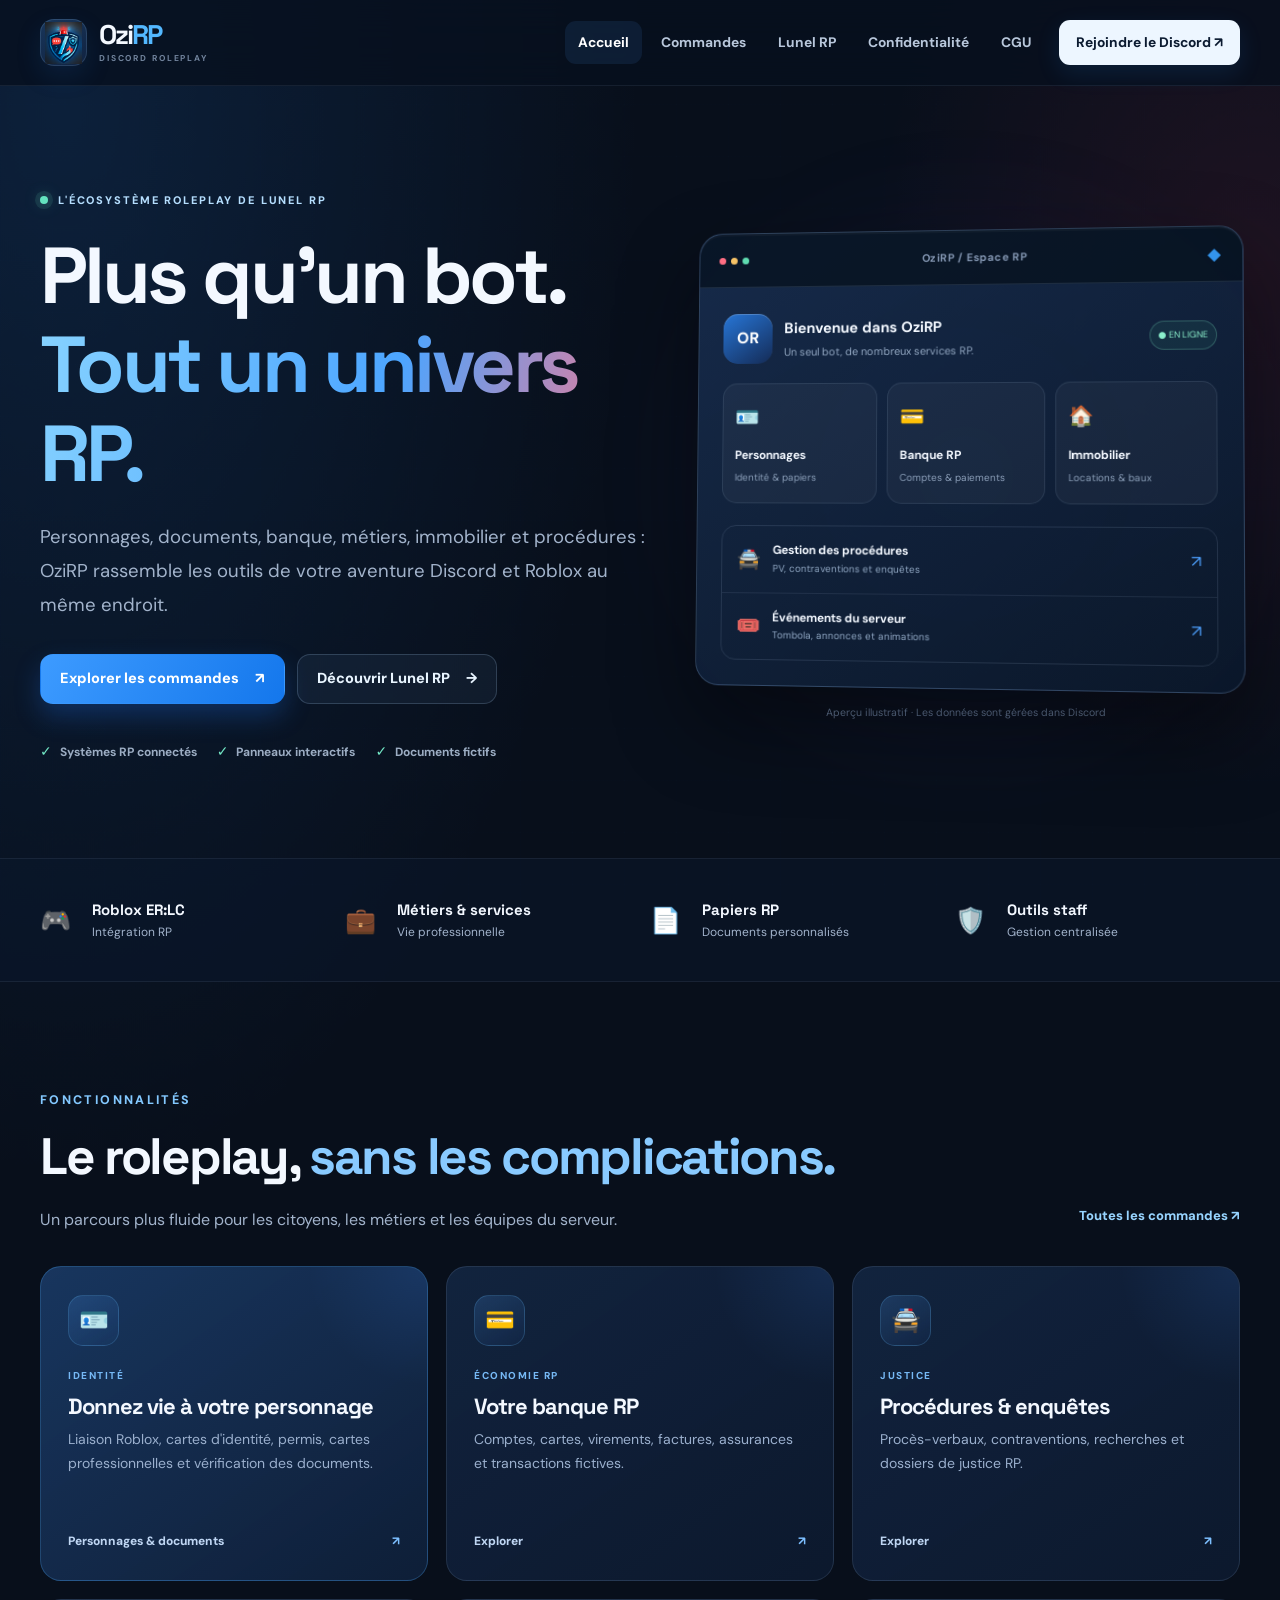
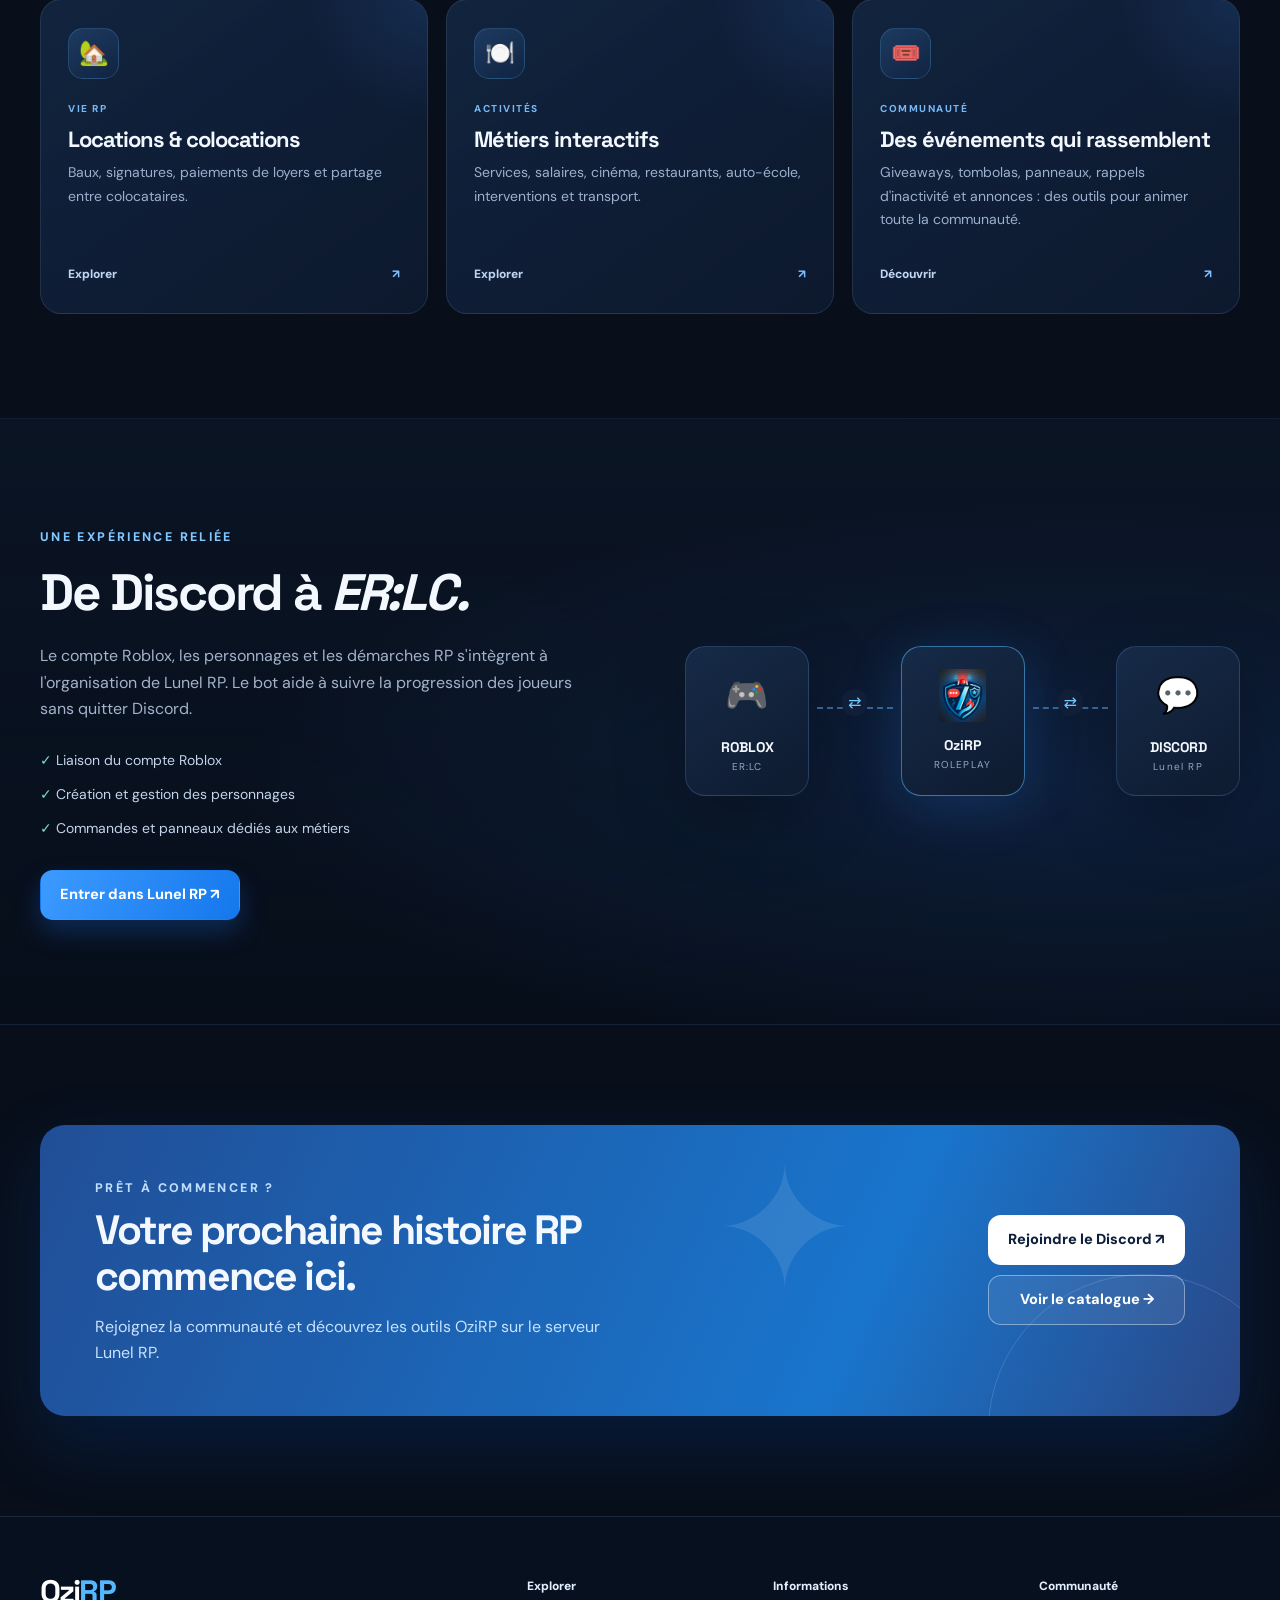
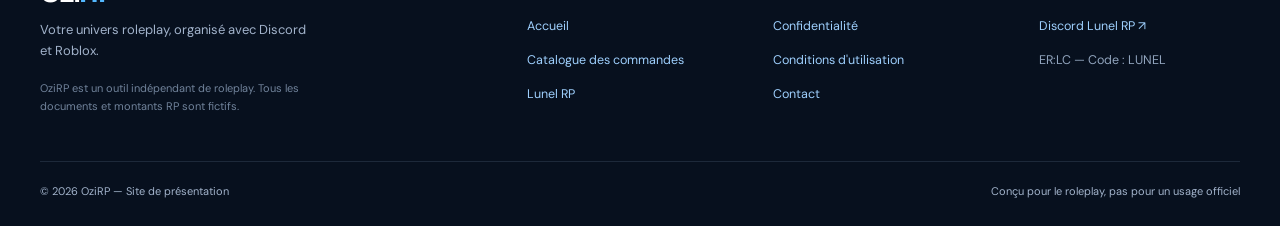
==== commit bfeb5a4a: "Add files via upload" ====
--- a/index.html
+++ b/index.html
@@ -1,84 +1,56 @@
 <!doctype html>
-<html lang="fr">
-<head>
-  <meta charset="utf-8">
-  <meta name="viewport" content="width=device-width,initial-scale=1">
-  <title>OziRP — Bot Discord Roleplay</title>
-  <meta name="description" content="Découvrez OziRP, ses commandes Discord RP, sa politique de confidentialité et ses Conditions Générales d’Utilisation.">
-  <link rel="stylesheet" href="styles.css">
-</head>
-<body>
-<header class="site-header">
-  <nav class="nav">
-    <a class="brand" href="index.html"><img class="brand-logo" src="assets/ozirp-logo-icon.png" alt="Logo OziRP"><span>OziRP</span></a>
-    <div class="navlinks"><a href="index.html">Accueil</a><a href="commandes.html">Commandes</a><a href="lunel-rp.html">Lunel RP</a><a href="politique-confidentialite.html">Confidentialité</a><a href="cgu.html">CGU</a></div>
-  </nav>
-</header>
-<main>
-  <section class="hero home-hero">
-    <div class="hero-banner">
-    <div class="hero-grid">
-      <div>
-        <span class="badge hero-badge">Bot Discord • Roleplay • LunelRP</span>
-        <h1>Le bot OziRP,<br>au cœur de LunelRP.</h1>
-        <p class="lead">Un site clair, moderne et complet pour découvrir les commandes du bot, consulter les documents légaux et retrouver toutes les informations utiles d’OziRP.</p>
-        <div class="actions">
-          <a class="btn primary" href="commandes.html">⌨️ Voir les commandes</a>
-          <a class="btn secondary" href="politique-confidentialite.html">🔐 Confidentialité</a>
-          <a class="btn secondary" href="cgu.html">📜 CGU</a>
-        </div>
-      </div>
-      <div class="hero-side">
-        <div class="hero-logo-panel">
-          <img class="hero-full-logo" src="assets/ozirp-logo-full.png" alt="Logo complet OziRP">
-          <div class="hero-logo-glow"></div>
-        </div>
-        <aside class="hero-card">
-          <div class="status"><span class="dot"></span>Site OziRP</div>
-          <div class="stat-grid">
-            <div class="stat"><strong>43</strong><span>commandes</span></div>
-            <div class="stat"><strong>7</strong><span>catégories</span></div>
-          </div>
-          <p>Documents légaux : <strong>Version 1.0</strong></p>
-          <p>Dernière mise à jour légale : <strong>15 août 2026</strong></p>
-          <p>Contact : <a href="mailto:ozi.rp26@gmail.com">ozi.rp26@gmail.com</a></p>
-        </aside>
-      </div>
-    </div>
-    </div>
-  </section>
-
-  <section class="cards home-cards">
-    <article class="info-card featured">
-      <span class="card-icon">⌨️</span>
-      <h2>Commandes OziRP</h2>
-      <p>Retrouvez les commandes du bot classées par catégorie, avec une courte description de leur fonction.</p>
-      <a class="btn primary" href="commandes.html">Découvrir les commandes</a>
-    </article>
-    <article class="info-card">
-      <span class="card-icon">🔐</span>
-      <h2>Confidentialité</h2>
-      <p>Informations traitées, finalités, conservation, sécurité et droits des utilisateurs.</p>
-      <a class="btn secondary" href="politique-confidentialite.html">Lire la politique</a>
-    </article>
-    <article class="info-card">
-      <span class="card-icon">📜</span>
-      <h2>Conditions d’utilisation</h2>
-      <p>Conditions d’accès, règles d’utilisation, nature fictive des documents et responsabilités.</p>
-      <a class="btn secondary" href="cgu.html">Lire les CGU</a>
-    </article>
-    <article class="info-card lunel-card">
-      <span class="card-icon">🎮</span>
-      <h2>Découvrir Lunel RP</h2>
-      <p>Découvrez le serveur Roblox RP au cœur d’OziRP, son univers, ses services et comment nous rejoindre sur ER:LC.</p>
-      <a class="btn primary" href="lunel-rp.html">Voir Lunel RP</a>
-    </article>
-  </section>
-</main>
-<footer class="footer">
-  <strong>OziRP</strong> — Bot Discord destiné au roleplay<br>
-  <a href="commandes.html">Commandes</a> • <a href="lunel-rp.html">Lunel RP</a> • <a href="politique-confidentialite.html">Confidentialité</a> • <a href="cgu.html">CGU</a><br>
-  Contact : <a href="mailto:ozi.rp26@gmail.com">ozi.rp26@gmail.com</a>
-</footer>
-</body>
-</html>
+<html lang="fr"><head><meta charset="utf-8"><meta name="viewport" content="width=device-width,initial-scale=1">
+<title>Le bot Discord pour Lunel RP — OziRP</title><meta name="description" content="OziRP rassemble les personnages RP, documents, banque, métiers, immobilier et événements Discord pour Lunel RP.">
+<meta name="theme-color" content="#091425"><link rel="icon" type="image/png" href="assets/ozirp-logo-icon.png"><link rel="stylesheet" href="styles.css"></head>
+<body class="page-home"><a class="skip-link" href="#contenu">Aller au contenu</a>
+<header class="site-header" id="haut">
+  <div class="nav-shell container">
+    <a class="brand" href="index.html" aria-label="OziRP — Accueil">
+      <span class="brand-symbol"><img src="assets/ozirp-logo-icon.png" alt="" onerror="this.style.display='none';this.parentNode.textContent='O'" /></span>
+      <span class="brand-text">Ozi<span>RP</span><small>DISCORD ROLEPLAY</small></span>
+    </a>
+    <button class="menu-toggle" type="button" aria-controls="nav-links" aria-expanded="false" aria-label="Ouvrir le menu"><span></span><span></span><span></span></button>
+    <nav class="navlinks" id="nav-links" aria-label="Navigation principale">
+      <a href="index.html" data-page="index">Accueil</a>
+      <a href="commandes.html" data-page="commandes">Commandes</a>
+      <a href="lunel-rp.html" data-page="lunel">Lunel RP</a>
+      <a class="nav-legal" href="politique-confidentialite.html">Confidentialité</a>
+      <a class="nav-legal" href="cgu.html">CGU</a>
+      <a class="nav-cta" href="https://discord.gg/ZyDnUXGUGc" target="_blank" rel="noopener noreferrer">Rejoindre le Discord <span aria-hidden="true">↗</span></a>
+    </nav>
+  </div>
+</header><main id="contenu"><section class="hero-home container">
+<div class="hero-copy reveal"><div class="eyebrow"><span class="pulse"></span> L'écosystème roleplay de Lunel RP</div>
+<h1>Plus qu'un bot.<br><span>Tout un univers RP.</span></h1>
+<p class="hero-lead">Personnages, documents, banque, métiers, immobilier et procédures : OziRP rassemble les outils de votre aventure Discord et Roblox au même endroit.</p>
+<div class="hero-actions"><a class="btn btn-primary" href="commandes.html">Explorer les commandes <span>↗</span></a><a class="btn btn-outline" href="lunel-rp.html">Découvrir Lunel RP <span>→</span></a></div>
+<div class="hero-proof"><span><span class="tiny-circle">✓</span> Systèmes RP connectés</span><span><span class="tiny-circle">✓</span> Panneaux interactifs</span><span><span class="tiny-circle">✓</span> Documents fictifs</span></div>
+</div>
+<div class="hero-visual reveal" aria-label="Aperçu illustratif des fonctionnalités OziRP">
+  <div class="visual-glow"></div>
+  <div class="mock-window"><div class="mock-header"><div class="window-dots"><i></i><i></i><i></i></div><span>OziRP / Espace RP</span><span class="mock-header-right">◆</span></div>
+  <div class="mock-intro"><span class="mock-avatar">OR</span><div><strong>Bienvenue dans OziRP</strong><small>Un seul bot, de nombreux services RP.</small></div><span class="active-chip">● EN LIGNE</span></div>
+  <div class="mock-stats"><div><span>🪪</span><strong>Personnages</strong><small>Identité & papiers</small></div><div><span>💳</span><strong>Banque RP</strong><small>Comptes & paiements</small></div><div><span>🏠</span><strong>Immobilier</strong><small>Locations & baux</small></div></div>
+  <div class="mock-feed"><div><span class="feed-emoji">🚔</span><div><strong>Gestion des procédures</strong><small>PV, contraventions et enquêtes</small></div><span>↗</span></div><div><span class="feed-emoji">🎟️</span><div><strong>Événements du serveur</strong><small>Tombola, annonces et animations</small></div><span>↗</span></div></div>
+  </div><span class="visual-caption">Aperçu illustratif · Les données sont gérées dans Discord</span>
+</div></section>
+<section class="trust-bar"><div class="container trust-grid"><div><span class="trust-icon">🎮</span><strong>Roblox ER:LC</strong><span>Intégration RP</span></div><div><span class="trust-icon">💼</span><strong>Métiers & services</strong><span>Vie professionnelle</span></div><div><span class="trust-icon">📄</span><strong>Papiers RP</strong><span>Documents personnalisés</span></div><div><span class="trust-icon">🛡️</span><strong>Outils staff</strong><span>Gestion centralisée</span></div></div></section>
+<section class="section container" id="fonctionnalites"><div class="section-top"><div><span class="kicker">FONCTIONNALITÉS</span><h2>Le roleplay, <em>sans les complications.</em></h2><p>Un parcours plus fluide pour les citoyens, les métiers et les équipes du serveur.</p></div><a class="text-link" href="commandes.html">Toutes les commandes ↗</a></div>
+<div class="feature-grid">
+<a href="commandes.html?categorie=Identité%20%26%20documents" class="feature-card feature-large"><span class="feature-orb">🪪</span><span class="feature-tag">IDENTITÉ</span><h3>Donnez vie à votre personnage</h3><p>Liaison Roblox, cartes d'identité, permis, cartes professionnelles et vérification des documents.</p><div class="feature-bottom">Personnages & documents <span>↗</span></div></a>
+<a href="commandes.html?categorie=Banque%20%26%20économie" class="feature-card"><span class="feature-orb">💳</span><span class="feature-tag">ÉCONOMIE RP</span><h3>Votre banque RP</h3><p>Comptes, cartes, virements, factures, assurances et transactions fictives.</p><div class="feature-bottom">Explorer <span>↗</span></div></a>
+<a href="commandes.html?categorie=Gendarmerie%20%26%20justice" class="feature-card"><span class="feature-orb">🚔</span><span class="feature-tag">JUSTICE</span><h3>Procédures & enquêtes</h3><p>Procès-verbaux, contraventions, recherches et dossiers de justice RP.</p><div class="feature-bottom">Explorer <span>↗</span></div></a>
+<a href="commandes.html?categorie=Immobilier%20%26%20vie%20RP" class="feature-card"><span class="feature-orb">🏡</span><span class="feature-tag">VIE RP</span><h3>Locations & colocations</h3><p>Baux, signatures, paiements de loyers et partage entre colocataires.</p><div class="feature-bottom">Explorer <span>↗</span></div></a>
+<a href="commandes.html?categorie=Métiers%20%26%20services" class="feature-card"><span class="feature-orb">🍽️</span><span class="feature-tag">ACTIVITÉS</span><h3>Métiers interactifs</h3><p>Services, salaires, cinéma, restaurants, auto-école, interventions et transport.</p><div class="feature-bottom">Explorer <span>↗</span></div></a>
+<a href="commandes.html?categorie=Évènements%20%26%20communauté" class="feature-card feature-wide"><span class="feature-orb">🎟️</span><span class="feature-tag">COMMUNAUTÉ</span><h3>Des événements qui rassemblent</h3><p>Giveaways, tombolas, panneaux, rappels d'inactivité et annonces : des outils pour animer toute la communauté.</p><div class="feature-bottom">Découvrir <span>↗</span></div></a>
+</div></section>
+<section class="section integration-section"><div class="container integration-inner"><div class="integration-copy"><span class="kicker">UNE EXPÉRIENCE RELIÉE</span><h2>De Discord à <em>ER:LC.</em></h2><p>Le compte Roblox, les personnages et les démarches RP s'intègrent à l'organisation de Lunel RP. Le bot aide à suivre la progression des joueurs sans quitter Discord.</p><div class="tick-list"><span>✓ Liaison du compte Roblox</span><span>✓ Création et gestion des personnages</span><span>✓ Commandes et panneaux dédiés aux métiers</span></div><a class="btn btn-primary" href="lunel-rp.html">Entrer dans Lunel RP ↗</a></div><div class="connection-graphic" aria-hidden="true"><div class="connection-node">🎮<strong>ROBLOX</strong><small>ER:LC</small></div><div class="connection-dash"><span>⇄</span></div><div class="connection-node connection-center"><img src="assets/ozirp-logo-icon.png" alt=""><strong>OziRP</strong><small>ROLEPLAY</small></div><div class="connection-dash"><span>⇄</span></div><div class="connection-node">💬<strong>DISCORD</strong><small>Lunel RP</small></div></div></div></section>
+<section class="section container final-cta"><div class="cta-art" aria-hidden="true">✦</div><div><span class="kicker">PRÊT À COMMENCER ?</span><h2>Votre prochaine histoire RP commence ici.</h2><p>Rejoignez la communauté et découvrez les outils OziRP sur le serveur Lunel RP.</p></div><div class="cta-buttons"><a class="btn btn-light" href="https://discord.gg/ZyDnUXGUGc" target="_blank" rel="noopener noreferrer">Rejoindre le Discord ↗</a><a class="btn btn-ghost" href="commandes.html">Voir le catalogue →</a></div></section></main><footer class="footer">
+  <div class="container footer-grid">
+    <div class="footer-brand"><strong>Ozi<span>RP</span></strong><p>Votre univers roleplay, organisé avec Discord et Roblox.</p><p class="rp-disclaimer">OziRP est un outil indépendant de roleplay. Tous les documents et montants RP sont fictifs.</p></div>
+    <div><span class="footer-heading">Explorer</span><a href="index.html">Accueil</a><a href="commandes.html">Catalogue des commandes</a><a href="lunel-rp.html">Lunel RP</a></div>
+    <div><span class="footer-heading">Informations</span><a href="politique-confidentialite.html">Confidentialité</a><a href="cgu.html">Conditions d'utilisation</a><a href="mailto:ozi.rp26@gmail.com">Contact</a></div>
+    <div><span class="footer-heading">Communauté</span><a href="https://discord.gg/ZyDnUXGUGc" target="_blank" rel="noopener noreferrer">Discord Lunel RP ↗</a><span class="footer-muted">ER:LC — Code : LUNEL</span></div>
+  </div>
+  <div class="footer-bottom container"><span>© 2026 OziRP — Site de présentation</span><span>Conçu pour le roleplay, pas pour un usage officiel</span></div>
+</footer><script defer src="script.js"></script></body></html>
--- a/styles.css
+++ b/styles.css
@@ -1,163 +1,23 @@
-
-:root {
-  --bg: #07111f;
-  --panel: #101c33;
-  --panel-2: #162845;
-  --text: #eff6ff;
-  --muted: #a7b9d6;
-  --accent: #1cb8ff;
-  --accent-2: #ff4c55;
-  --accent-3: #2f6bff;
-  --line: rgba(255,255,255,.10);
-  --ok: #6ee7b7;
-  --shadow: 0 18px 45px rgba(0,0,0,.30);
-}
-*{box-sizing:border-box}
-html{scroll-behavior:smooth}
-body{margin:0;background:radial-gradient(circle at 15% 0%, rgba(28,184,255,.18) 0, transparent 28%),radial-gradient(circle at 85% 10%, rgba(255,76,85,.16) 0, transparent 24%),linear-gradient(180deg,#07111f,#081322 50%,#050d19);color:var(--text);font-family:Inter,ui-sans-serif,system-ui,-apple-system,BlinkMacSystemFont,"Segoe UI",sans-serif;line-height:1.68}
-a{color:var(--accent-2);text-decoration:none}
-a:hover{text-decoration:underline}
-.site-header{position:sticky;top:0;z-index:20;background:rgba(7,17,31,.82);backdrop-filter:blur(18px);border-bottom:1px solid rgba(255,255,255,.08);box-shadow:0 10px 28px rgba(0,0,0,.14)}
-.nav{max-width:1120px;margin:auto;padding:14px 22px;display:flex;align-items:center;justify-content:space-between;gap:18px}
-.brand{display:flex;align-items:center;gap:12px;font-weight:800;letter-spacing:.2px;color:white}
-.brand-logo{width:42px;height:42px;object-fit:contain;display:block;filter:drop-shadow(0 8px 18px rgba(28,184,255,.34))}
-.navlinks{display:flex;gap:10px;flex-wrap:wrap}
-.navlinks a{padding:9px 12px;border-radius:10px;color:#dfe5ff}
-.navlinks a:hover{background:rgba(255,255,255,.06);text-decoration:none;color:#fff}
-.hero{max-width:1120px;margin:0 auto;padding:78px 22px 48px}
-.home-hero{padding-top:84px}
-.hero-banner{position:relative;overflow:hidden;padding:34px;border-radius:30px;background:linear-gradient(135deg,rgba(16,28,51,.94),rgba(10,20,38,.96));border:1px solid rgba(255,255,255,.08);box-shadow:0 28px 60px rgba(0,0,0,.22)}
-.hero-banner::before{content:"";position:absolute;inset:-10% auto auto -8%;width:320px;height:320px;border-radius:50%;background:radial-gradient(circle, rgba(28,184,255,.24) 0, rgba(28,184,255,0) 68%)}
-.hero-banner::after{content:"";position:absolute;right:-80px;top:-70px;width:280px;height:280px;border-radius:50%;background:radial-gradient(circle, rgba(255,76,85,.20) 0, rgba(255,76,85,0) 70%)}
-.hero-grid{display:grid;grid-template-columns:1.1fr .9fr;gap:30px;align-items:center}
-.badge{display:inline-flex;padding:7px 12px;border:1px solid rgba(28,184,255,.35);border-radius:999px;background:rgba(28,184,255,.12);color:#dcf6ff;font-size:.9rem;font-weight:700}
-.hero-badge{box-shadow:0 8px 22px rgba(28,184,255,.12)}
-h1{font-size:clamp(2.2rem,6vw,4.6rem);line-height:1.02;margin:18px 0 16px;letter-spacing:-.04em}
-.lead{font-size:1.15rem;color:var(--muted);max-width:760px}
-.hero-card,.legal-card,.info-card{background:linear-gradient(180deg,rgba(17,32,57,.93),rgba(11,24,44,.96));border:1px solid var(--line);border-radius:22px;box-shadow:var(--shadow)}
-.hero-side{display:flex;flex-direction:column;gap:18px}
-.hero-logo-panel,.hero-card{background:linear-gradient(180deg,rgba(17,32,57,.93),rgba(11,24,44,.96));border:1px solid var(--line);border-radius:22px;box-shadow:var(--shadow)}
-.hero-logo-panel{position:relative;padding:26px;display:flex;align-items:center;justify-content:center;min-height:290px;overflow:hidden;background:linear-gradient(145deg,rgba(8,23,44,.96),rgba(16,28,51,.96))}
-.hero-full-logo{position:relative;z-index:2;display:block;width:min(100%,560px);height:auto;filter:drop-shadow(0 22px 34px rgba(0,0,0,.30))}
-.hero-logo-glow{position:absolute;inset:auto 10% -12% auto;width:220px;height:220px;border-radius:50%;background:radial-gradient(circle, rgba(255,76,85,.20) 0, rgba(255,76,85,0) 68%)}
-.hero-card{padding:24px}
-.hero-card h2{margin-top:0}
-.hero-card .status{display:flex;align-items:center;gap:9px;color:#d8ffef;font-weight:700}
-.dot{width:10px;height:10px;border-radius:50%;background:var(--ok);box-shadow:0 0 0 5px rgba(110,231,183,.12)}
-.actions{display:flex;gap:12px;flex-wrap:wrap;margin-top:24px}
-.btn{display:inline-flex;align-items:center;justify-content:center;padding:12px 16px;border-radius:12px;border:1px solid var(--line);font-weight:800;text-decoration:none!important}
-.btn.primary{background:linear-gradient(135deg,var(--accent),var(--accent-3));color:#fff;border-color:transparent;box-shadow:0 12px 26px rgba(28,184,255,.20)}
-.btn.secondary{background:rgba(255,255,255,.04);color:#eef2ff}
-.cards{max-width:1120px;margin:auto;padding:0 22px 76px;display:grid;grid-template-columns:1fr 1fr;gap:20px}
-.info-card{padding:26px}
-.info-card h2{margin:0 0 8px}
-.info-card p{color:var(--muted)}
-.legal-wrap{max-width:980px;margin:0 auto;padding:48px 22px 80px}
-.legal-top{margin-bottom:24px}
-.legal-top h1{font-size:clamp(2rem,5vw,3.6rem)}
-.legal-card{padding:clamp(22px,4vw,48px)}
-.legal-card h1:first-child{font-size:2rem;margin-top:0}
-.legal-card h2{font-size:1.45rem;margin-top:2.2em;padding-top:.4em;border-top:1px solid var(--line)}
-.legal-card h3{font-size:1.12rem;margin-top:1.6em}
-.legal-card p,.legal-card li{color:#d8def2}
-.legal-card strong{color:#fff}
-.legal-card ul{padding-left:1.25rem}
-.legal-note{margin:0 0 22px;padding:14px 16px;border-radius:14px;background:rgba(124,140,255,.09);border:1px solid rgba(124,140,255,.22);color:#d9deff}
-.footer{border-top:1px solid var(--line);color:var(--muted);padding:28px 22px;text-align:center}
-.footer strong{color:#fff}
-@media(max-width:760px){.hero-grid,.cards{grid-template-columns:1fr}.nav{align-items:flex-start}.navlinks{justify-content:flex-end}.hero{padding-top:50px}.legal-card{border-radius:16px}.navlinks a{padding:7px 8px;font-size:.92rem}.hero-logo-panel{min-height:auto;padding:16px}}
-
-/* --- OziRP catalogue de commandes --- */
-.home-cards{grid-template-columns:1.2fr 1fr 1fr}
-.info-card.featured{border-color:rgba(28,184,255,.34);background:linear-gradient(140deg,rgba(18,42,78,.97),rgba(20,28,51,.97))}
-.card-icon{display:inline-grid;place-items:center;width:46px;height:46px;border-radius:14px;background:rgba(28,184,255,.12);border:1px solid rgba(28,184,255,.22);font-size:1.35rem;margin-bottom:14px}
-.stat-grid{display:grid;grid-template-columns:1fr 1fr;gap:10px;margin:18px 0}
-.stat{padding:14px;border-radius:14px;background:linear-gradient(180deg,rgba(255,255,255,.04),rgba(255,255,255,.02));border:1px solid var(--line);display:flex;flex-direction:column}
-.stat strong{font-size:1.65rem;line-height:1.1}
-.stat span{color:var(--muted);font-size:.88rem;margin-top:4px}
-
-.commands-wrap{max-width:1120px;margin:0 auto;padding:60px 22px 80px}
-.commands-banner{position:relative;overflow:hidden;padding:30px;border-radius:28px;background:linear-gradient(135deg,rgba(16,28,51,.94),rgba(10,20,38,.96));border:1px solid rgba(255,255,255,.08);box-shadow:0 24px 52px rgba(0,0,0,.20)}
-.commands-banner::before{content:"";position:absolute;left:-70px;top:-70px;width:220px;height:220px;border-radius:50%;background:radial-gradient(circle, rgba(28,184,255,.22) 0, rgba(28,184,255,0) 70%)}
-.commands-banner::after{content:"";position:absolute;right:-70px;bottom:-90px;width:260px;height:260px;border-radius:50%;background:radial-gradient(circle, rgba(255,76,85,.18) 0, rgba(255,76,85,0) 72%)}
-.commands-hero-grid{position:relative;z-index:1;display:grid;grid-template-columns:1.15fr .85fr;gap:24px;align-items:center}
-.commands-logo-card{padding:24px;border-radius:22px;background:linear-gradient(180deg,rgba(15,31,58,.94),rgba(11,24,44,.96));border:1px solid rgba(255,255,255,.08);box-shadow:0 18px 36px rgba(0,0,0,.18);text-align:center}
-.commands-logo{display:block;width:min(100%,460px);margin:0 auto 14px;filter:drop-shadow(0 18px 30px rgba(0,0,0,.28))}
-.commands-logo-card p{margin:0;color:#d6dcf1}
-
-.commands-hero{max-width:900px;margin-bottom:42px}
-.commands-hero h1{font-size:clamp(2.3rem,6vw,4.2rem);margin-bottom:12px}
-.command-search{margin-top:28px;display:flex;align-items:center;gap:10px;padding:10px 12px 10px 16px;border-radius:16px;background:rgba(12,26,47,.92);border:1px solid rgba(28,184,255,.26);box-shadow:0 14px 35px rgba(0,0,0,.18)}
-.command-search:focus-within{border-color:rgba(28,184,255,.7);box-shadow:0 0 0 4px rgba(28,184,255,.08),0 14px 35px rgba(0,0,0,.18)}
-.command-search input{min-width:0;flex:1;border:0;outline:0;background:transparent;color:var(--text);font:inherit;padding:7px 4px}
-.command-search input::placeholder{color:#7f8ba9}
-.clear-search{border:1px solid var(--line);background:rgba(255,255,255,.04);color:var(--muted);border-radius:10px;padding:8px 10px;cursor:pointer;opacity:0;pointer-events:none;transition:.15s}
-.clear-search.visible{opacity:1;pointer-events:auto}
-.clear-search:hover{color:#fff;background:rgba(255,255,255,.08)}
-.search-result{color:var(--muted);font-size:.92rem;margin:10px 4px 0}
-
-.commands-list{display:flex;flex-direction:column;gap:28px}
-.command-section{scroll-margin-top:90px;padding:24px;border-radius:24px;background:linear-gradient(180deg,rgba(13,26,48,.95),rgba(9,18,35,.98));border:1px solid rgba(28,184,255,.12);box-shadow:0 22px 40px rgba(0,0,0,.18)}
-.section-title{display:flex;align-items:center;gap:14px;margin-bottom:18px;padding-bottom:16px;border-bottom:1px solid rgba(255,255,255,.08)}
-.section-title h2{margin:0;font-size:1.55rem;letter-spacing:-.02em}
-.section-title p{margin:3px 0 0;color:var(--muted);font-size:.92rem;padding:5px 10px;border-radius:999px;background:rgba(255,255,255,.04);display:inline-block}
-.section-icon{display:grid;place-items:center;flex:0 0 auto;width:50px;height:50px;border-radius:16px;background:linear-gradient(135deg,rgba(28,184,255,.20),rgba(255,76,85,.10));border:1px solid rgba(28,184,255,.24);font-size:1.35rem;box-shadow:inset 0 1px 0 rgba(255,255,255,.04)}
-.command-grid{display:grid;grid-template-columns:repeat(2,minmax(0,1fr));gap:16px;align-items:stretch}
-.command-card{min-width:0;padding:18px 18px 16px;border-radius:18px;background:linear-gradient(180deg,rgba(20,37,66,.94),rgba(13,24,46,.96));border:1px solid rgba(255,255,255,.08);box-shadow:0 10px 24px rgba(0,0,0,.16);transition:transform .16s ease,border-color .16s ease,background .16s ease,box-shadow .16s ease;position:relative;overflow:hidden}
-.command-card::before{content:"";position:absolute;left:0;top:0;bottom:0;width:4px;background:linear-gradient(180deg,var(--accent),var(--accent-2))}
-.command-card:hover{transform:translateY(-3px);border-color:rgba(28,184,255,.30);background:linear-gradient(180deg,rgba(26,45,77,.97),rgba(16,28,53,.97));box-shadow:0 14px 28px rgba(0,0,0,.22)}
-.command-card[hidden],.command-section[hidden]{display:none!important}
-.command-head{display:flex;align-items:flex-start;justify-content:flex-start;gap:10px;margin-bottom:10px}
-.command-card code{display:inline-block;padding:8px 12px;border-radius:12px;background:rgba(28,184,255,.12);border:1px solid rgba(28,184,255,.20);color:#eef2ff;font-family:"SFMono-Regular",Consolas,"Liberation Mono",monospace;font-size:.98rem;font-weight:800;overflow-wrap:anywhere}
-.command-card p{margin:0;color:#d6dcf1;line-height:1.58;font-size:.98rem}
-.no-results{text-align:center;padding:46px 20px;border:1px dashed rgba(255,255,255,.15);border-radius:20px;color:var(--muted)}
-.no-results span{font-size:2rem}.no-results h2{color:#fff;margin-bottom:4px}
-.rp-notice{margin-top:42px;padding:20px 22px;border-radius:17px;background:linear-gradient(135deg,rgba(28,184,255,.10),rgba(255,76,85,.08));border:1px solid rgba(28,184,255,.18)}
-.rp-notice p{margin:6px 0 0;color:#d6dcf1}
-
-@media(max-width:900px){.home-cards{grid-template-columns:1fr 1fr}.home-cards .featured{grid-column:1/-1}.commands-hero-grid{grid-template-columns:1fr}.commands-logo-card{order:-1}}
-@media(max-width:760px){
-  .command-grid,.home-cards{grid-template-columns:1fr}
-  .home-cards .featured{grid-column:auto}
-  .commands-wrap{padding-top:44px}
-  .command-search{padding-right:8px}
-  .command-section{padding:18px}
-  .section-title{align-items:flex-start}
-  .hero-banner,.commands-banner{padding:18px}
-}
-@media(max-width:520px){
-  .nav{flex-direction:column;align-items:stretch}
-  .navlinks{justify-content:flex-start}
-  .navlinks a{padding-left:0;padding-right:12px}
-  .command-search{flex-wrap:wrap}
-  .clear-search{width:100%}
-}
-
-.hero-logo-panel::after{content:"Logo officiel OziRP";display:block;position:absolute;opacity:0;pointer-events:none}
-
-
-/* --- Page Lunel RP --- */
-.lunel-wrap{max-width:1120px;margin:0 auto;padding:70px 22px 80px}
-.lunel-hero{position:relative;overflow:hidden;display:grid;grid-template-columns:1.15fr .85fr;gap:28px;align-items:center;padding:34px;border-radius:30px;background:linear-gradient(135deg,rgba(16,28,51,.96),rgba(10,20,38,.97));border:1px solid rgba(255,255,255,.08);box-shadow:0 28px 60px rgba(0,0,0,.22)}
-.lunel-hero::before{content:"";position:absolute;left:-90px;top:-100px;width:320px;height:320px;border-radius:50%;background:radial-gradient(circle,rgba(28,184,255,.23),transparent 68%)}
-.lunel-hero::after{content:"";position:absolute;right:-70px;bottom:-110px;width:300px;height:300px;border-radius:50%;background:radial-gradient(circle,rgba(255,76,85,.19),transparent 70%)}
-.lunel-hero-content,.lunel-code-card{position:relative;z-index:1}
-.lunel-hero h1{margin-top:18px}
-.lunel-code-card{padding:30px;border-radius:24px;text-align:center;background:linear-gradient(180deg,rgba(15,31,58,.96),rgba(11,24,44,.98));border:1px solid rgba(28,184,255,.25);box-shadow:0 18px 38px rgba(0,0,0,.22)}
-.server-label{display:block;color:var(--muted);font-size:.82rem;font-weight:800;letter-spacing:.11em}
-.server-code{display:block;margin:12px 0 8px;font-size:clamp(3.2rem,9vw,6.2rem);line-height:1;letter-spacing:.08em;color:#fff;text-shadow:0 0 26px rgba(28,184,255,.38)}
-.lunel-code-card p{color:var(--muted)}
-.copy-code{cursor:pointer;font:inherit}
-.copy-feedback{display:block;min-height:1.5em;margin-top:10px;color:var(--ok);font-weight:700}
-.lunel-grid{display:grid;grid-template-columns:repeat(3,minmax(0,1fr));gap:20px;margin-top:24px}
-.join-panel{margin-top:24px;display:grid;grid-template-columns:1.2fr .8fr;gap:26px;align-items:center;padding:30px;border-radius:26px;background:linear-gradient(135deg,rgba(18,42,78,.88),rgba(12,24,46,.96));border:1px solid rgba(28,184,255,.20);box-shadow:var(--shadow)}
-.join-panel h2{font-size:clamp(1.7rem,4vw,2.5rem);margin:14px 0 10px}
-.join-panel ol{margin:0;padding-left:1.25rem;color:#d8def2}
-.join-panel li{margin:.55rem 0}
-.join-cta{display:flex;flex-direction:column;gap:14px}
-.mini-code{padding:20px;border-radius:18px;text-align:center;background:rgba(6,16,31,.55);border:1px solid var(--line)}
-.mini-code span{display:block;color:var(--muted);font-size:.85rem;text-transform:uppercase;letter-spacing:.08em}
-.mini-code strong{display:block;margin-top:4px;font-size:2.3rem;letter-spacing:.08em}
-.lunel-card{border-color:rgba(255,76,85,.25)}
-@media(max-width:900px){.lunel-hero,.join-panel{grid-template-columns:1fr}.lunel-grid{grid-template-columns:1fr 1fr}}
-@media(max-width:760px){.lunel-wrap{padding-top:44px}.lunel-hero{padding:20px}.lunel-grid{grid-template-columns:1fr}.server-code{font-size:3.5rem}}
+@import url('https://fonts.googleapis.com/css2?family=DM+Sans:wght@400;500;600;700;800&family=Space+Grotesk:wght@400;500;600;700&display=swap');
+:root{--bg:#080f1b;--bg2:#0a172a;--panel:#101e32;--panel2:#152640;--ink:#f3f8ff;--muted:#a2b3cb;--faint:#72849d;--blue:#53b8ff;--blue2:#2576fa;--red:#ff5c73;--line:rgba(175,204,243,.13);--radius:22px;--shade:0 22px 70px rgba(0,0,0,.26)}
+*{box-sizing:border-box}html{scroll-behavior:smooth}body{margin:0;min-width:320px;font-family:'DM Sans',system-ui,-apple-system,'Segoe UI',sans-serif;font-size:16px;line-height:1.65;color:var(--ink);background:radial-gradient(ellipse 60% 42% at 5% 3%,rgba(30,107,195,.19),transparent 75%),radial-gradient(ellipse 40% 20% at 98% 8%,rgba(233,54,91,.10),transparent 75%),var(--bg)}body::before{content:'';position:fixed;inset:0;pointer-events:none;z-index:-1;opacity:.45;background-image:linear-gradient(rgba(104,148,206,.026) 1px,transparent 1px),linear-gradient(90deg,rgba(104,148,206,.026) 1px,transparent 1px);background-size:52px 52px}
+a{color:inherit;text-decoration:none}a:focus-visible,button:focus-visible,input:focus-visible{outline:3px solid var(--blue);outline-offset:3px}button,input{font:inherit}button{cursor:pointer}button:disabled{cursor:not-allowed}.container{width:min(1200px,calc(100% - 48px));margin-inline:auto}.skip-link{position:absolute;top:-100px;left:10px;padding:10px 16px;z-index:99;background:#fff;color:#001d37;border-radius:8px}.skip-link:focus{top:10px}
+.site-header{height:86px;position:sticky;top:0;z-index:50;background:rgba(7,16,30,.78);border-bottom:1px solid rgba(188,216,255,.08);backdrop-filter:blur(22px);-webkit-backdrop-filter:blur(22px)}.nav-shell{height:100%;display:flex;justify-content:space-between;align-items:center;gap:26px}.brand{display:inline-flex;align-items:center;gap:12px;flex-shrink:0}.brand-symbol{width:47px;height:47px;display:grid;place-items:center;border-radius:14px;background:linear-gradient(150deg,#18365b,#102240);box-shadow:inset 0 0 0 1px rgba(165,213,255,.15),0 10px 25px rgba(22,82,164,.18);font-family:'Space Grotesk',sans-serif;font-weight:800;color:#9ddaff;font-size:24px}.brand-symbol img{width:42px;height:42px;object-fit:contain}.brand-text{font-family:'Space Grotesk',sans-serif;font-weight:800;letter-spacing:-.07em;font-size:27px;line-height:1}.brand-text>span,.footer-brand strong span{color:var(--blue)}.brand-text small{display:block;font-family:'DM Sans',sans-serif;font-weight:700;font-size:8.5px;letter-spacing:.22em;color:var(--faint);margin-top:7px}.navlinks{display:flex;align-items:center;gap:6px}.navlinks>a{padding:10px 13px;font-size:13.8px;font-weight:700;color:#b8c7db;border-radius:11px;transition:.2s}.navlinks>a:hover,.navlinks>a.active{background:rgba(80,157,247,.10);color:#fff}.navlinks>a.nav-cta{margin-left:9px;background:#edf6ff;color:#0b1a30;padding:11px 17px;box-shadow:0 8px 25px rgba(42,145,255,.12)}.navlinks>a.nav-cta:hover{background:white;transform:translateY(-2px)}.menu-toggle{display:none}
+h1,h2,h3,h4{font-family:'Space Grotesk','DM Sans',sans-serif;line-height:1.12;letter-spacing:-.045em}h1{font-size:clamp(3.15rem,6.2vw,6.5rem);margin:20px 0 22px;font-weight:700}h2{font-size:clamp(2.1rem,4vw,3.8rem);margin:15px 0 22px}h3{font-size:1.35rem}p{margin:0}.kicker{display:inline-block;color:#83c8ff;font-size:.78rem;letter-spacing:.19em;font-weight:800}.eyebrow{display:inline-flex;align-items:center;gap:10px;color:#b5defe;text-transform:uppercase;font-size:11px;font-weight:800;letter-spacing:.17em}.pulse{width:8px;height:8px;background:#64e3bf;border-radius:50%;box-shadow:0 0 0 5px rgba(100,227,191,.11),0 0 16px rgba(100,227,191,.4)}.btn{display:inline-flex;align-items:center;justify-content:center;gap:16px;border:1px solid transparent;min-height:50px;padding:12px 19px;border-radius:13px;font-size:.91rem;font-weight:800;transition:transform .2s,background .2s,border .2s,box-shadow .2s}.btn:hover{transform:translateY(-3px)}.btn-primary{background:linear-gradient(120deg,#3d9bff,#1477ec);color:#fff;box-shadow:0 12px 26px rgba(31,120,252,.26)}.btn-primary:hover{box-shadow:0 14px 34px rgba(31,120,252,.38)}.btn-outline{background:rgba(133,176,230,.07);border-color:rgba(184,217,255,.19);color:#e9f5ff}.btn-outline:hover{background:rgba(133,176,230,.13)}.btn-light{background:#fff;color:#0c203c}.btn-ghost{border-color:rgba(255,255,255,.4);color:#fff;background:rgba(255,255,255,.08)}
+.hero-home{min-height:685px;padding:100px 0 95px;display:grid;grid-template-columns:1.05fr .95fr;align-items:center;gap:45px}.hero-copy{position:relative;z-index:2}.hero-copy h1{max-width:760px}.hero-copy h1 span,.page-intro h1 span{display:inline-block;background:linear-gradient(104deg,#86d2ff 0%,#4ca5ff 57%,#ff7589 100%);-webkit-background-clip:text;background-clip:text;color:transparent}.hero-lead,.page-intro p{max-width:640px;color:var(--muted);font-size:1.16rem;line-height:1.82}.hero-actions{display:flex;gap:12px;flex-wrap:wrap;margin-top:32px}.hero-proof{display:flex;gap:20px;flex-wrap:wrap;margin-top:36px;font-size:12px;color:#9cadc3;font-weight:700}.tiny-circle{display:inline-grid;place-items:center;color:#73e8c6;margin-right:5px;font-size:14px}
+.hero-visual{position:relative;max-width:570px;width:100%;margin:auto}.visual-glow{position:absolute;inset:-13%;border-radius:50%;background:radial-gradient(circle,rgba(45,123,232,.30),rgba(58,49,153,.05) 48%,transparent 75%);filter:blur(28px);pointer-events:none}.mock-window{position:relative;border:1px solid rgba(179,216,255,.19);border-radius:24px;overflow:hidden;background:linear-gradient(150deg,rgba(22,43,75,.96),rgba(10,23,42,.97));box-shadow:0 37px 85px rgba(0,0,0,.46),0 2px 0 rgba(255,255,255,.12) inset;transform:perspective(1200px) rotateY(-5deg) rotateX(2deg)}.mock-header{display:flex;align-items:center;justify-content:space-between;background:rgba(5,15,28,.74);border-bottom:1px solid var(--line);padding:13px 20px;color:#8497b3;font-size:11px;font-weight:700;letter-spacing:.04em}.window-dots{display:flex;gap:5px}.window-dots i{width:7px;height:7px;border-radius:50%;background:#ff6e83}.window-dots i:nth-child(2){background:#f6c266}.window-dots i:nth-child(3){background:#5fdbb0}.mock-header-right{font-size:17px;color:#3394ec}.mock-intro{display:flex;align-items:center;gap:12px;padding:27px 25px 20px}.mock-avatar{width:51px;height:51px;display:grid;place-items:center;border-radius:15px;background:linear-gradient(145deg,#2776d7,#142b56);font-weight:800;color:white;box-shadow:inset 0 1px rgba(255,255,255,.2)}.mock-intro>div{flex:1}.mock-intro strong,.mock-intro small{display:block}.mock-intro strong{font-size:15px}.mock-intro small{font-size:11px;color:#91a6c1;margin-top:3px}.active-chip{font-size:9px;white-space:nowrap;color:#8aefcc;border:1px solid rgba(128,238,203,.24);padding:6px 8px;border-radius:20px;background:rgba(65,188,147,.09)}.mock-stats{display:grid;grid-template-columns:repeat(3,1fr);gap:10px;padding:0 25px 22px}.mock-stats>div{background:rgba(255,255,255,.04);border:1px solid rgba(192,219,255,.1);border-radius:15px;padding:17px 12px}.mock-stats span,.mock-stats strong,.mock-stats small{display:block}.mock-stats span{font-size:20px}.mock-stats strong{font-size:12px;margin-top:13px}.mock-stats small{font-size:10px;color:#8b9fb9;margin-top:4px}.mock-feed{margin:0 25px 25px;border:1px solid rgba(192,219,255,.12);border-radius:15px;overflow:hidden}.mock-feed>div{display:flex;align-items:center;gap:12px;padding:15px}.mock-feed>div+div{border-top:1px solid rgba(192,219,255,.09)}.mock-feed>div>div{flex:1}.mock-feed strong,.mock-feed small{display:block}.mock-feed strong{font-size:12px}.mock-feed small{color:#8fa6c2;font-size:10px}.feed-emoji{font-size:20px}.mock-feed>div>span:last-child{color:#4d9ffd}.visual-caption{display:block;text-align:center;color:#687d99;font-size:10.5px;margin-top:16px}
+.trust-bar{border-top:1px solid rgba(187,216,251,.08);border-bottom:1px solid rgba(187,216,251,.08);background:rgba(12,26,47,.45)}.trust-grid{min-height:122px;display:grid;grid-template-columns:repeat(4,1fr);align-items:center;gap:20px}.trust-grid>div{display:grid;grid-template-columns:39px 1fr;grid-template-rows:auto auto;align-items:center;column-gap:13px}.trust-icon{grid-row:1/3;font-size:25px}.trust-grid strong{font-family:'Space Grotesk',sans-serif;font-size:15px}.trust-grid div>span:last-child{font-size:12px;color:var(--muted)}
+.section{padding:104px 0}.section-top{display:flex;justify-content:space-between;align-items:end;gap:25px;margin-bottom:32px}.section-top p{color:var(--muted);font-size:1rem;max-width:580px}.section-top h2 em{font-style:normal;color:#89caff}.text-link{white-space:nowrap;color:#97d4ff;font-size:13px;font-weight:800;margin-bottom:7px}.feature-grid{display:grid;grid-template-columns:repeat(3,1fr);gap:18px}.feature-card{position:relative;display:flex;min-height:315px;flex-direction:column;padding:28px 27px;border-radius:21px;background:linear-gradient(145deg,rgba(21,41,72,.79),rgba(13,27,49,.84));border:1px solid var(--line);overflow:hidden;transition:border-color .2s,transform .2s,box-shadow .2s}.feature-card::after{content:'';position:absolute;right:-120px;top:-120px;width:240px;height:240px;border-radius:50%;background:radial-gradient(circle,rgba(60,137,255,.13),transparent 70%)}.feature-card:hover{transform:translateY(-6px);border-color:rgba(83,184,255,.34);box-shadow:var(--shade)}.feature-orb{display:grid;place-items:center;width:51px;height:51px;background:linear-gradient(150deg,rgba(80,165,255,.19),rgba(31,90,168,.07));border:1px solid rgba(104,192,255,.20);border-radius:15px;font-size:24px;margin-bottom:22px}.feature-tag{font-size:10px;font-weight:800;color:#76b9f5;letter-spacing:.15em}.feature-card h3{margin:10px 0 9px;font-size:22px}.feature-card p{color:#9bb0ce;font-size:14px;line-height:1.7;max-width:420px}.feature-bottom{display:flex;justify-content:space-between;margin-top:auto;padding-top:20px;color:#bfd6f3;font-size:12px;font-weight:800}.feature-bottom span{color:#7dbfff}.feature-large{grid-column:span 1;background:linear-gradient(145deg,rgba(30,67,117,.75),rgba(15,32,58,.92));border-color:rgba(78,169,247,.29)}.feature-wide{grid-column:span 1}
+.integration-section{background:radial-gradient(ellipse at 85% 60%,rgba(39,104,208,.17),transparent 55%),linear-gradient(180deg,rgba(14,28,49,.4),rgba(5,14,26,.15));border-top:1px solid rgba(151,194,246,.08);border-bottom:1px solid rgba(151,194,246,.08)}.integration-inner{display:grid;grid-template-columns:1fr 1fr;gap:90px;align-items:center}.integration-copy p{color:var(--muted);font-size:16px;max-width:540px}.tick-list{display:grid;gap:11px;margin:26px 0 30px;color:#c4d4ea;font-size:14px}.tick-list span::first-letter{color:#77e0c0}.connection-graphic{display:flex;align-items:center;justify-content:center;gap:8px;padding:40px 0}.connection-node{width:124px;height:150px;flex-shrink:0;display:flex;justify-content:center;align-items:center;flex-direction:column;border:1px solid rgba(119,179,253,.2);background:linear-gradient(145deg,#162a47,#0e1b30);border-radius:20px;font-size:35px;box-shadow:var(--shade)}.connection-node strong{font-family:'Space Grotesk',sans-serif;font-size:14px;margin-top:12px}.connection-node small{font-size:10px;letter-spacing:.12em;color:#91a8c5}.connection-node img{width:53px;height:53px;object-fit:contain}.connection-center{border-color:rgba(86,184,255,.55);box-shadow:0 10px 55px rgba(43,139,255,.2)}.connection-dash{flex:1;min-width:28px;border-top:2px dashed rgba(99,168,240,.5);position:relative;text-align:center}.connection-dash span{position:relative;top:-19px;background:#101f37;border-radius:12px;padding:3px 6px;color:#72c6ff}.final-cta{position:relative;margin:100px auto;padding:49px 55px;border-radius:25px;display:flex;align-items:center;justify-content:space-between;gap:30px;background:linear-gradient(114deg,#214e96,#1975cc 68%,#2a4786);overflow:hidden;box-shadow:0 28px 70px rgba(5,65,160,.24)}.final-cta::after{content:'';position:absolute;right:-60px;bottom:-170px;width:310px;height:310px;border:1px solid rgba(255,255,255,.14);border-radius:50%}.final-cta h2{font-size:clamp(1.8rem,3.2vw,2.7rem);margin:8px 0 14px;max-width:600px}.final-cta p{color:#c7e3ff;max-width:520px}.final-cta .kicker{color:#bfdfff}.cta-buttons{display:flex;flex-direction:column;gap:10px;z-index:1;flex-shrink:0}.cta-art{position:absolute;right:32%;top:20px;color:rgba(255,255,255,.1);font-size:170px;line-height:1}
+.footer{background:#07101e;border-top:1px solid var(--line);padding:54px 0 0;color:var(--muted)}.footer-grid{display:grid;grid-template-columns:2.2fr 1fr 1.1fr 1fr;gap:45px;padding-bottom:45px}.footer-brand strong{color:#fff;font:700 31px 'Space Grotesk',sans-serif;letter-spacing:-.06em}.footer-brand p{font-size:13px;max-width:280px;margin:8px 0 0}.footer-brand .rp-disclaimer{font-size:11px;color:#71839b;line-height:1.7;margin-top:17px}.footer-grid>div:not(:first-child){display:flex;flex-direction:column;gap:13px}.footer-heading{font-size:12px;color:#e2efff;font-weight:800;margin:6px 0 7px}.footer-grid a,.footer-muted{font-size:12.5px;color:#91a4bd}.footer-grid a:hover{color:#fff}.footer-bottom{border-top:1px solid var(--line);padding:20px 0 26px;display:flex;justify-content:space-between;font-size:11px;gap:15px}
+.page-intro{padding:86px 0 52px}.page-intro h1{font-size:clamp(2.7rem,5.3vw,5.6rem);max-width:970px}.page-intro p{max-width:750px}.intro-facts{display:flex;flex-wrap:wrap;gap:10px;margin-top:28px}.intro-facts span{padding:7px 13px;border:1px solid rgba(165,198,241,.15);border-radius:999px;font-size:12px;color:#aabbd2;background:rgba(255,255,255,.03)}.catalog-area{padding-bottom:115px}.catalog-toolbar{display:flex;gap:16px;align-items:center;justify-content:space-between;padding:18px;border:1px solid var(--line);background:#0d1a2d;border-radius:18px}.search-wrap{position:relative;flex:1;display:flex;align-items:center}.search-wrap>span{font-size:31px;color:#8fa9c8;padding:0 13px}.search-wrap input{width:100%;padding:12px 48px 12px 4px;color:#fff;border:0;background:transparent;outline:0;min-width:0}.search-wrap input::placeholder{color:#687d9a}.clear-search{position:absolute;right:5px;border:0;border-radius:9px;background:rgba(142,178,220,.16);color:white;width:33px;height:33px}.catalog-count{font-size:12px;white-space:nowrap;color:#8caccb;font-weight:700}.filter-strip{display:flex;gap:9px;margin:20px 0 32px;overflow-x:auto;padding:2px 0 12px;scrollbar-width:thin}.filter-chip{white-space:nowrap;border:1px solid rgba(152,186,229,.19);border-radius:12px;padding:9px 14px;color:#a9bfd9;background:rgba(19,38,64,.73);font-size:12px;font-weight:800}.filter-chip:hover{border-color:#549df0;color:white}.filter-chip[aria-pressed="true"]{background:#317ddb;color:white;border-color:#317ddb}.filter-chip span{opacity:.65;margin-left:6px}.command-section{margin-bottom:40px}.command-section-title{display:flex;justify-content:space-between;align-items:center;gap:15px;margin-bottom:16px;padding-bottom:16px;border-bottom:1px solid var(--line)}.command-section-title h2{font-size:1.6rem;margin:0;letter-spacing:-.03em}.command-section-title .section-n{font-size:11px;color:#9fb2cd;background:rgba(92,149,213,.1);border-radius:7px;padding:5px 10px;white-space:nowrap}.command-grid{display:grid;grid-template-columns:repeat(3,1fr);gap:12px}.command-card{padding:20px;border:1px solid var(--line);border-radius:15px;background:linear-gradient(150deg,rgba(21,39,65,.67),rgba(13,25,43,.89));min-height:155px;display:flex;flex-direction:column;gap:12px}.command-card:hover{border-color:rgba(83,184,255,.4);background:rgba(22,44,76,.85)}.command-card-top{display:flex;gap:6px;align-items:start;justify-content:space-between}.command-card code{font-family:'Space Grotesk',monospace;font-size:14px;font-weight:700;color:#d5efff;overflow-wrap:anywhere}.command-card p{color:#9dacc4;font-size:12.5px;line-height:1.65}.command-card-bottom{display:flex;justify-content:space-between;align-items:center;margin-top:auto;gap:10px}.command-tag{font-size:10px;padding:3px 8px;border-radius:5px;background:rgba(65,136,229,.12);color:#8bb8f4}.command-tag.staff{color:#edc18f;background:rgba(220,139,49,.12)}.copy-command{background:transparent;border:0;color:#7596b6;font-weight:700;font-size:11px;padding:4px 0}.copy-command:hover{color:#fff}.empty-state{text-align:center;border:1px dashed rgba(149,193,245,.22);padding:50px 20px;border-radius:18px}.empty-state strong{font-size:21px}.empty-state p{color:var(--muted);margin:5px 0 21px}.catalog-note{font-size:12px;color:#7389a6;line-height:1.7;margin-top:33px}
+.lunel-intro{padding-bottom:38px}.lunel-feature{display:grid;grid-template-columns:1fr .83fr;gap:22px}.lunel-poster{min-height:485px;border:1px solid rgba(141,189,247,.22);border-radius:24px;padding:44px;display:flex;flex-direction:column;justify-content:space-between;overflow:hidden;position:relative;background:radial-gradient(circle at 82% 17%,rgba(88,155,250,.36),transparent 33%),radial-gradient(circle at 15% 90%,rgba(219,61,88,.18),transparent 45%),linear-gradient(135deg,#193559,#0c1c37 55%,#071323)}.lunel-poster::before{content:'';position:absolute;width:330px;height:330px;border:1px solid rgba(255,255,255,.075);border-radius:50%;right:-120px;top:50px;box-shadow:0 0 0 80px rgba(255,255,255,.015),0 0 0 160px rgba(255,255,255,.016)}.lunel-poster-kicker{font:800 16px 'Space Grotesk',sans-serif;letter-spacing:.2em;z-index:1}.lunel-poster-kicker b{color:#7ac1fa}.lunel-poster-line{font:700 clamp(3.5rem,6vw,6.3rem)/.97 'Space Grotesk',sans-serif;letter-spacing:-.065em;z-index:1}.lunel-poster-line em{color:#82cbff;font-style:normal}.lunel-poster-bottom{font-size:31px;z-index:1}.server-card{padding:43px 38px;border:1px solid var(--line);border-radius:24px;background:linear-gradient(140deg,#10233d,#0c1728)}.server-card h2{font-size:clamp(1.9rem,3.3vw,3.1rem)}.server-card p{color:#9fb2cd;font-size:14px;line-height:1.8}.server-code-box{display:flex;align-items:center;gap:18px;border:1px solid rgba(76,167,253,.33);border-radius:17px;background:rgba(22,66,111,.24);padding:17px 18px;margin-top:29px;flex-wrap:wrap}.server-code-box>span{display:block;color:#8fb0cc;font-size:10px;font-weight:800;letter-spacing:.1em}.server-code-box strong{font:700 30px 'Space Grotesk',sans-serif;letter-spacing:.13em;color:#d4edff}.copy-code{margin-left:auto;border:1px solid rgba(134,195,249,.25);border-radius:10px;background:rgba(86,169,251,.13);color:#baddff;font-size:12px;padding:9px 13px;font-weight:700}.copy-code:hover{background:rgba(86,169,251,.25)}.copy-feedback{height:24px;color:#88e7c2;font-size:12px}.server-divider{border-top:1px solid var(--line);margin:5px 0 23px}.server-card>.btn{margin-top:24px}.career-grid{display:grid;grid-template-columns:repeat(4,1fr);gap:14px}.career-item{border:1px solid var(--line);border-radius:18px;background:rgba(17,34,58,.83);padding:26px 21px}.career-item span{font-size:29px}.career-item h3{font-size:18px;margin:24px 0 8px}.career-item p{color:#9aaeca;font-size:12.5px}.join-section{padding-top:0}.join-steps{counter-reset:none;display:grid;grid-template-columns:repeat(2,1fr);gap:14px;list-style:none;padding:0}.join-steps li{border:1px solid var(--line);padding:25px;display:flex;gap:17px;border-radius:17px;background:rgba(15,30,51,.75)}.join-steps li>span{font:700 22px 'Space Grotesk',sans-serif;color:#69b9f8}.join-steps h3{font-size:18px;margin:0 0 8px}.join-steps p{color:#9cabc2;font-size:13px}
+/* Keep the original legal pages attractive even though their HTML is deliberately unchanged. */
+.nav{max-width:1200px;margin:auto;padding:14px 24px;display:flex;align-items:center;justify-content:space-between;gap:18px}.legal-wrap{max-width:1050px;padding:74px 24px 110px;margin:auto}.legal-top h1{font-size:clamp(2.4rem,4vw,4.1rem)}.legal-card{padding:clamp(24px,5vw,55px);border:1px solid var(--line);border-radius:23px;background:linear-gradient(145deg,#12243d,#0b192b)}.legal-card h1:first-child{font-size:2.1rem}.legal-card h2{font-size:1.52rem;margin:2.1em 0 .7em;padding-top:1.2em;border-top:1px solid var(--line)}.legal-card p,.legal-card li{color:#b8c7db;line-height:1.85}.legal-card strong{color:#edf5ff}.legal-card a{color:#89c9ff;text-decoration:underline}.legal-note{border:1px solid rgba(126,179,239,.19);background:rgba(30,78,132,.2);padding:15px;border-radius:13px;color:#bedbf1}
+.reveal{animation:appear .7s ease both}.hero-visual{animation-delay:.12s}@keyframes appear{from{opacity:0;transform:translateY(18px)}to{opacity:1;transform:translateY(0)}}
+@media(max-width:1080px){.navlinks{gap:0}.navlinks>a{padding:9px 8px;font-size:12px}.navlinks>a.nav-cta{margin-left:3px;padding:9px}.hero-home{gap:15px}.mock-intro{padding:20px 16px}.mock-stats{padding:0 16px 15px}.mock-feed{margin:0 16px 16px}.integration-inner{gap:30px}}
+@media(max-width:800px){.container{width:min(100% - 32px,1200px)}.site-header{height:72px}.brand-symbol{width:41px;height:41px}.brand-symbol img{width:38px;height:38px}.brand-text{font-size:25px}.menu-toggle{display:flex;flex-direction:column;gap:5px;background:transparent;border:1px solid rgba(197,222,253,.19);border-radius:11px;padding:12px}.menu-toggle span{width:21px;height:2px;background:#dfedff;border-radius:2px}.navlinks{display:none;position:absolute;top:71px;left:0;right:0;background:#0c1b2d;border-bottom:1px solid var(--line);padding:17px 20px 21px;box-shadow:0 25px 30px rgba(0,0,0,.3)}.navlinks.is-open{display:flex;flex-direction:column;align-items:stretch;gap:2px}.navlinks>a{font-size:14px;padding:11px 14px}.navlinks>a.nav-cta{margin:9px 0 0;text-align:center}.hero-home{padding:70px 0 60px;grid-template-columns:1fr;min-height:0;gap:65px}.hero-copy h1{font-size:clamp(3rem,9vw,5rem)}.hero-visual{max-width:540px}.trust-grid{grid-template-columns:repeat(2,1fr);padding:24px 0;gap:22px}.section{padding:70px 0}.feature-grid{grid-template-columns:repeat(2,1fr)}.integration-inner{grid-template-columns:1fr}.connection-graphic{max-width:520px}.final-cta{margin:65px auto;padding:36px;align-items:stretch;flex-direction:column}.cta-buttons{flex-direction:row;flex-wrap:wrap}.footer-grid{grid-template-columns:repeat(2,1fr)}.command-grid{grid-template-columns:repeat(2,1fr)}.lunel-feature{grid-template-columns:1fr}.lunel-poster{min-height:380px}.career-grid{grid-template-columns:repeat(2,1fr)}}
+@media(max-width:530px){.hero-home{padding-top:55px;gap:45px}.hero-copy h1{font-size:clamp(2.9rem,11vw,4.1rem)}.hero-lead,.page-intro p{font-size:1rem}.hero-actions .btn{width:100%}.hero-proof{gap:8px 14px}.mock-window{transform:none}.mock-stats>div{padding:11px 8px}.mock-stats strong{font-size:10px}.mock-stats small{font-size:9px}.active-chip{display:none}.trust-grid{gap:17px}.trust-grid strong{font-size:13px}.trust-grid div>span:last-child{font-size:10px}.section-top{align-items:start;flex-direction:column}.feature-grid,.command-grid,.career-grid,.join-steps{grid-template-columns:1fr}.feature-card{min-height:277px}.final-cta h2{font-size:2rem}.footer-grid{grid-template-columns:1fr 1fr;gap:30px 13px}.footer-brand{grid-column:span 2}.footer-bottom{flex-direction:column}.page-intro{padding:58px 0 39px}.page-intro h1{font-size:clamp(2.8rem,10vw,4rem)}.catalog-toolbar{flex-direction:column;align-items:stretch}.catalog-count{padding:0 12px}.lunel-poster{padding:28px;min-height:320px}.lunel-poster-line{font-size:3.5rem}.server-card{padding:28px 22px}.server-code-box{gap:9px}.server-code-box strong{font-size:23px}.server-code-box>span{font-size:9px}.connection-node{width:100px;height:128px}.connection-node strong{font-size:11px}.connection-dash{min-width:13px}.connection-node img{width:42px;height:42px}}
+@media(prefers-reduced-motion:reduce){html{scroll-behavior:auto}*,*::before,*::after{animation:none!important;transition:none!important}}
+/* Backwards compatibility for the existing CGU and privacy-page markup. */
+.brand-logo{width:42px;height:42px;object-fit:contain}.brand:not(:has(.brand-symbol)){font-family:'Space Grotesk',sans-serif;font-size:25px;font-weight:800;color:#fff}.navlinks a:not(.nav-cta){text-decoration:none}.footer a{color:#9ecffd}.footer a:hover{color:white}
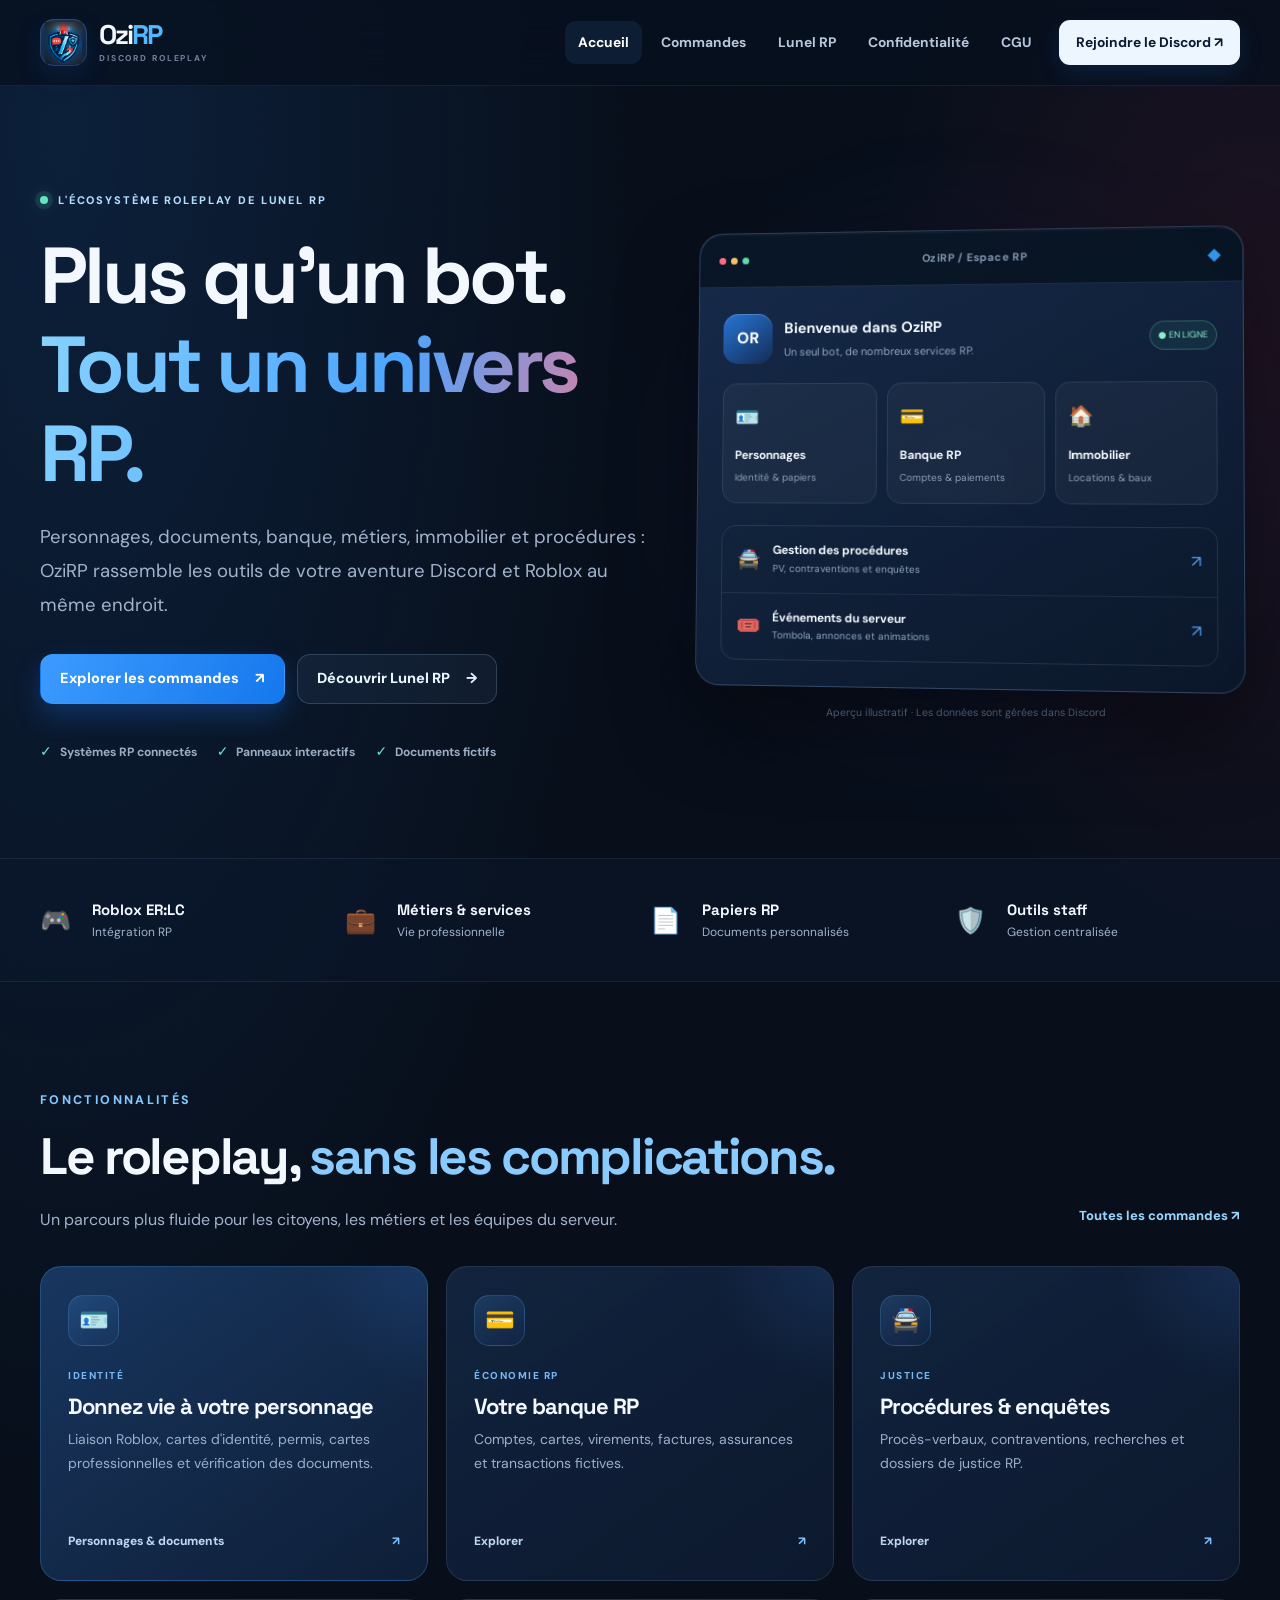
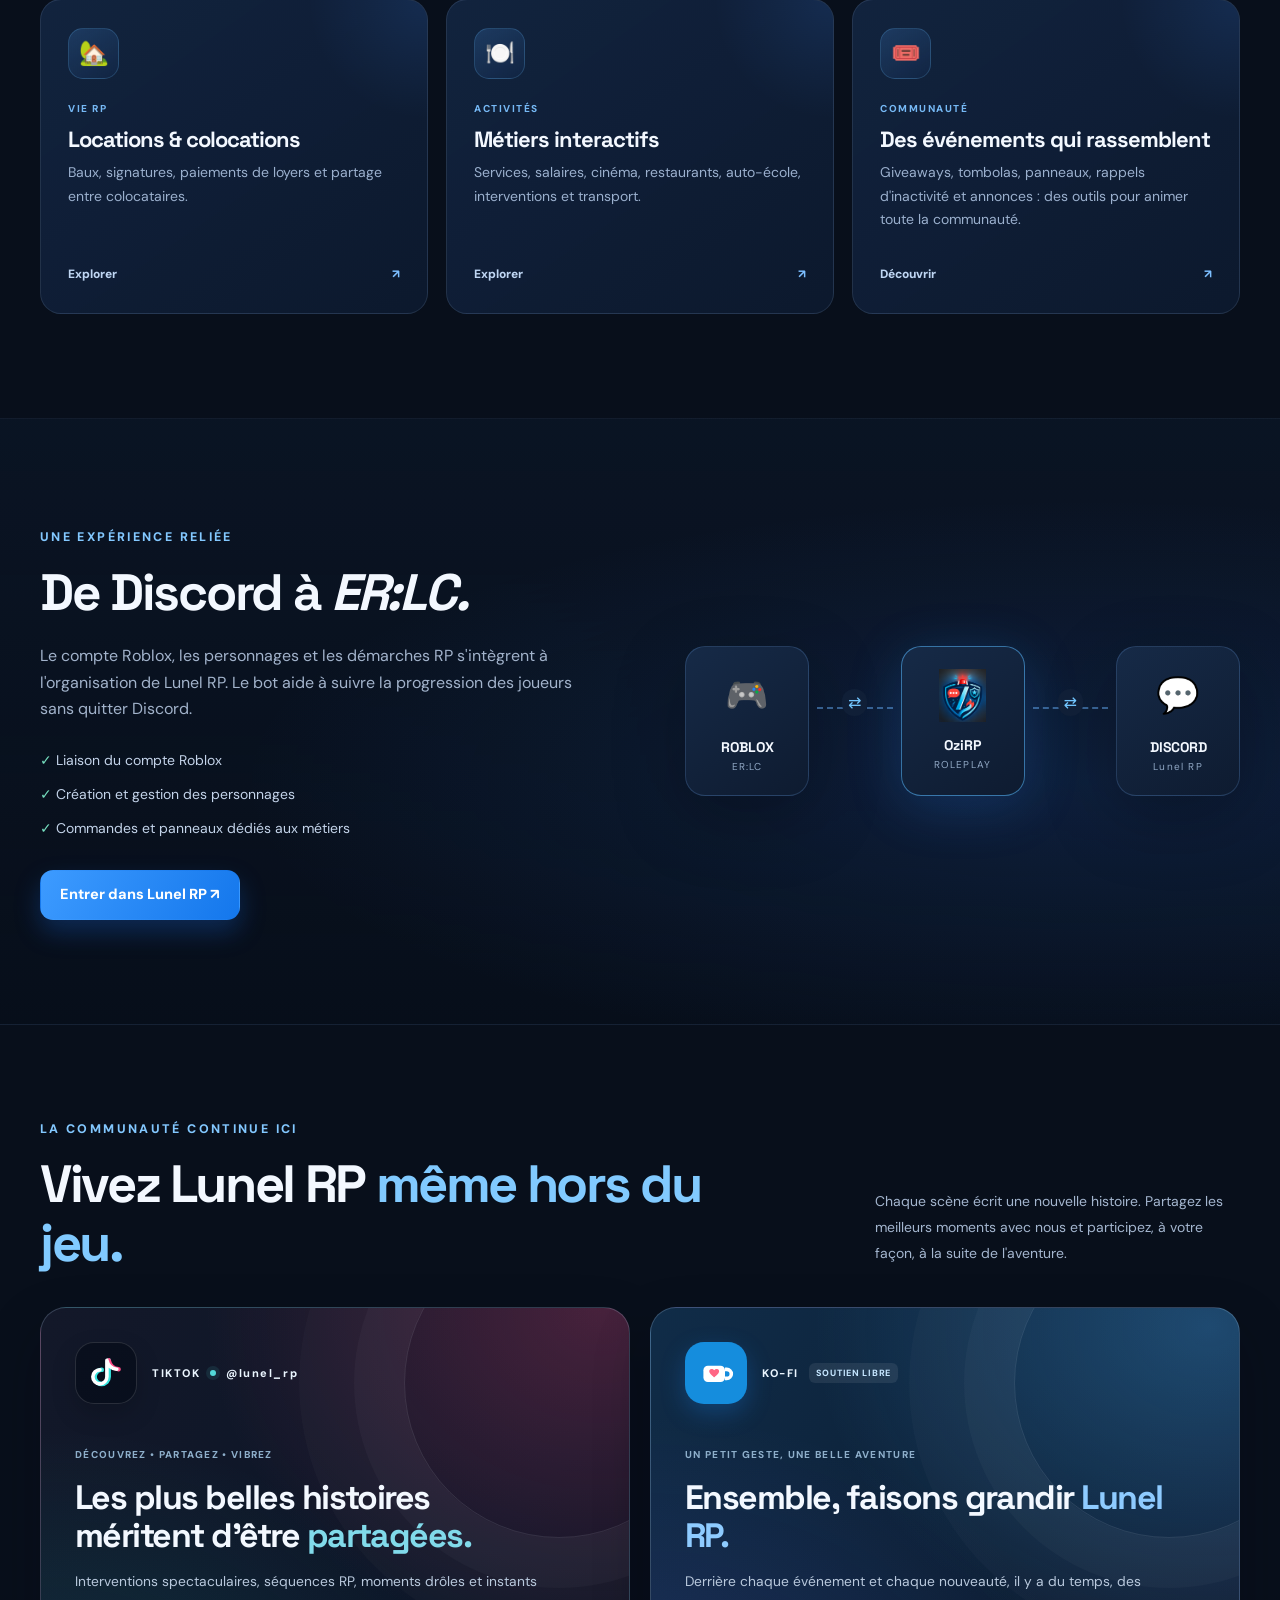
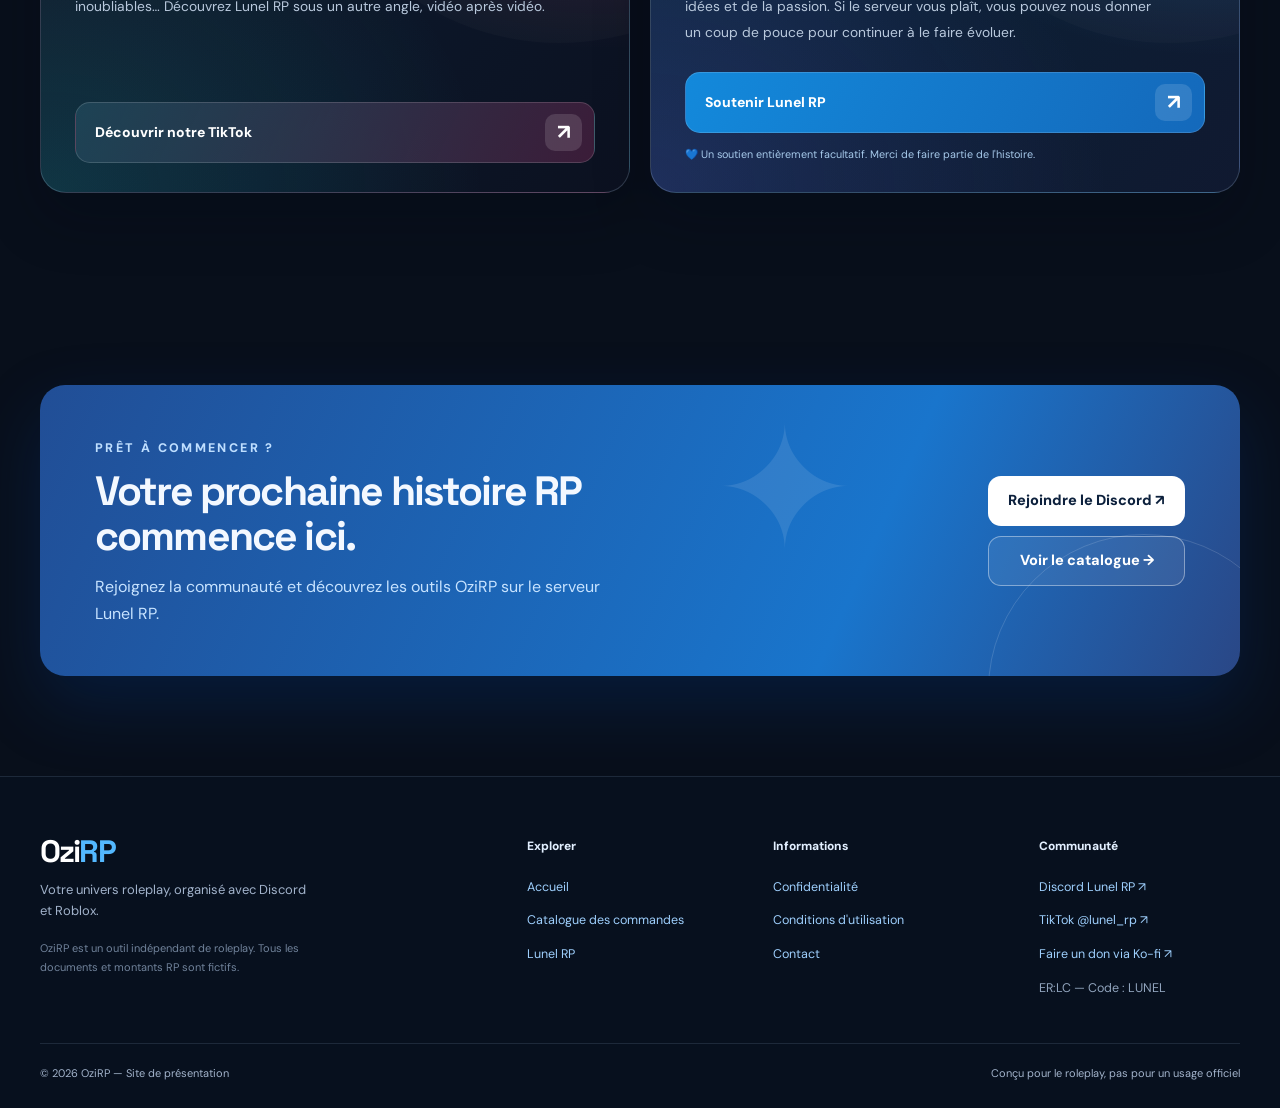
==== commit 35350d6f: "Add files via upload" ====
--- a/index.html
+++ b/index.html
@@ -45,12 +45,46 @@
 <a href="commandes.html?categorie=Évènements%20%26%20communauté" class="feature-card feature-wide"><span class="feature-orb">🎟️</span><span class="feature-tag">COMMUNAUTÉ</span><h3>Des événements qui rassemblent</h3><p>Giveaways, tombolas, panneaux, rappels d'inactivité et annonces : des outils pour animer toute la communauté.</p><div class="feature-bottom">Découvrir <span>↗</span></div></a>
 </div></section>
 <section class="section integration-section"><div class="container integration-inner"><div class="integration-copy"><span class="kicker">UNE EXPÉRIENCE RELIÉE</span><h2>De Discord à <em>ER:LC.</em></h2><p>Le compte Roblox, les personnages et les démarches RP s'intègrent à l'organisation de Lunel RP. Le bot aide à suivre la progression des joueurs sans quitter Discord.</p><div class="tick-list"><span>✓ Liaison du compte Roblox</span><span>✓ Création et gestion des personnages</span><span>✓ Commandes et panneaux dédiés aux métiers</span></div><a class="btn btn-primary" href="lunel-rp.html">Entrer dans Lunel RP ↗</a></div><div class="connection-graphic" aria-hidden="true"><div class="connection-node">🎮<strong>ROBLOX</strong><small>ER:LC</small></div><div class="connection-dash"><span>⇄</span></div><div class="connection-node connection-center"><img src="assets/ozirp-logo-icon.png" alt=""><strong>OziRP</strong><small>ROLEPLAY</small></div><div class="connection-dash"><span>⇄</span></div><div class="connection-node">💬<strong>DISCORD</strong><small>Lunel RP</small></div></div></div></section>
+
+<section class="section community-section container" id="communaute">
+  <div class="community-heading">
+    <div>
+      <span class="kicker">LA COMMUNAUTÉ CONTINUE ICI</span>
+      <h2>Vivez Lunel RP <em>même hors du jeu.</em></h2>
+    </div>
+    <p>Chaque scène écrit une nouvelle histoire. Partagez les meilleurs moments avec nous et participez, à votre façon, à la suite de l'aventure.</p>
+  </div>
+  <div class="community-cards">
+    <article class="community-card community-tiktok">
+      <div class="community-card-orbit" aria-hidden="true"></div>
+      <div class="community-card-head"><span class="social-mark social-mark-tiktok" aria-hidden="true"><svg viewBox="0 0 40 40" fill="none"><path d="M23 6v18.3a7.8 7.8 0 1 1-7.7-7.8" stroke="#36e5df" stroke-width="5" stroke-linecap="round"/><path d="M23 6c1.4 6.5 5.2 9.3 11 9.8" stroke="#ff4c87" stroke-width="5" stroke-linecap="round"/><path d="M21 6v18.3a7.8 7.8 0 1 1-7.7-7.8M21 6c1.4 6.5 5.2 9.3 11 9.8" stroke="white" stroke-width="4" stroke-linecap="round"/></svg></span><span class="community-platform">TIKTOK <span class="community-live-dot"></span> @lunel_rp</span></div>
+      <div class="community-card-body">
+        <span class="community-overline">DÉCOUVREZ • PARTAGEZ • VIBREZ</span>
+        <h3>Les plus belles histoires méritent d'être <span>partagées.</span></h3>
+        <p>Interventions spectaculaires, séquences RP, moments drôles et instants inoubliables… Découvrez Lunel RP sous un autre angle, vidéo après vidéo.</p>
+      </div>
+      <a class="community-action action-tiktok" href="https://www.tiktok.com/@lunel_rp" target="_blank" rel="noopener noreferrer" aria-label="Découvrir le TikTok officiel de Lunel RP (nouvel onglet)"><span>Découvrir notre TikTok</span><span class="community-arrow" aria-hidden="true">↗</span></a>
+    </article>
+    <article class="community-card community-kofi">
+      <div class="community-card-orbit" aria-hidden="true"></div>
+      <div class="community-card-head"><span class="social-mark social-mark-kofi" aria-hidden="true"><svg viewBox="0 0 40 40" fill="none"><rect x="6" y="12" width="24" height="18" rx="5" fill="#fff"/><path d="M30 16h2a5 5 0 0 1 0 10h-2" stroke="#fff" stroke-width="4"/><path d="M18 17c-2-3-7-1.1-5 2.6 1 2 5 5.1 5 5.1s4-3.1 5-5.1C25 15.9 20 14 18 17Z" fill="#ff6684"/></svg></span><span class="community-platform">KO-FI <span class="community-small-note">SOUTIEN LIBRE</span></span></div>
+      <div class="community-card-body">
+        <span class="community-overline">UN PETIT GESTE, UNE BELLE AVENTURE</span>
+        <h3>Ensemble, faisons grandir <span>Lunel RP.</span></h3>
+        <p>Derrière chaque événement et chaque nouveauté, il y a du temps, des idées et de la passion. Si le serveur vous plaît, vous pouvez nous donner un coup de pouce pour continuer à le faire évoluer.</p>
+      </div>
+      <a class="community-action action-kofi" href="https://ko-fi.com/lunelrp" target="_blank" rel="noopener noreferrer" aria-label="Soutenir Lunel RP sur Ko-fi (nouvel onglet)"><span>Soutenir Lunel RP</span><span class="community-arrow" aria-hidden="true">↗</span></a>
+      <p class="community-fineprint">💙 Un soutien entièrement facultatif. Merci de faire partie de l'histoire.</p>
+    </article>
+  </div>
+</section>
+
 <section class="section container final-cta"><div class="cta-art" aria-hidden="true">✦</div><div><span class="kicker">PRÊT À COMMENCER ?</span><h2>Votre prochaine histoire RP commence ici.</h2><p>Rejoignez la communauté et découvrez les outils OziRP sur le serveur Lunel RP.</p></div><div class="cta-buttons"><a class="btn btn-light" href="https://discord.gg/ZyDnUXGUGc" target="_blank" rel="noopener noreferrer">Rejoindre le Discord ↗</a><a class="btn btn-ghost" href="commandes.html">Voir le catalogue →</a></div></section></main><footer class="footer">
   <div class="container footer-grid">
     <div class="footer-brand"><strong>Ozi<span>RP</span></strong><p>Votre univers roleplay, organisé avec Discord et Roblox.</p><p class="rp-disclaimer">OziRP est un outil indépendant de roleplay. Tous les documents et montants RP sont fictifs.</p></div>
     <div><span class="footer-heading">Explorer</span><a href="index.html">Accueil</a><a href="commandes.html">Catalogue des commandes</a><a href="lunel-rp.html">Lunel RP</a></div>
     <div><span class="footer-heading">Informations</span><a href="politique-confidentialite.html">Confidentialité</a><a href="cgu.html">Conditions d'utilisation</a><a href="mailto:ozi.rp26@gmail.com">Contact</a></div>
-    <div><span class="footer-heading">Communauté</span><a href="https://discord.gg/ZyDnUXGUGc" target="_blank" rel="noopener noreferrer">Discord Lunel RP ↗</a><span class="footer-muted">ER:LC — Code : LUNEL</span></div>
+    <div><span class="footer-heading">Communauté</span><a href="https://discord.gg/ZyDnUXGUGc" target="_blank" rel="noopener noreferrer">Discord Lunel RP ↗</a><a href="https://www.tiktok.com/@lunel_rp" target="_blank" rel="noopener noreferrer">TikTok @lunel_rp ↗</a><a href="https://ko-fi.com/lunelrp" target="_blank" rel="noopener noreferrer">Faire un don via Ko-fi ↗</a><span class="footer-muted">ER:LC — Code : LUNEL</span></div>
   </div>
   <div class="footer-bottom container"><span>© 2026 OziRP — Site de présentation</span><span>Conçu pour le roleplay, pas pour un usage officiel</span></div>
 </footer><script defer src="script.js"></script></body></html>
--- a/styles.css
+++ b/styles.css
@@ -21,3 +21,52 @@
 @media(prefers-reduced-motion:reduce){html{scroll-behavior:auto}*,*::before,*::after{animation:none!important;transition:none!important}}
 /* Backwards compatibility for the existing CGU and privacy-page markup. */
 .brand-logo{width:42px;height:42px;object-fit:contain}.brand:not(:has(.brand-symbol)){font-family:'Space Grotesk',sans-serif;font-size:25px;font-weight:800;color:#fff}.navlinks a:not(.nav-cta){text-decoration:none}.footer a{color:#9ecffd}.footer a:hover{color:white}
+
+
+/* OziRP 2026 — TikTok & Ko-fi : espaces de communauté */
+.community-section{padding-top:90px;padding-bottom:92px;scroll-margin-top:92px}
+.community-heading{display:flex;justify-content:space-between;align-items:end;gap:42px;margin-bottom:34px}
+.community-heading>div{max-width:710px}
+.community-heading h2{max-width:740px;margin:14px 0 0;font-size:clamp(2.3rem,4.1vw,4.05rem)}
+.community-heading h2 em{font-style:normal;color:#81caff}
+.community-heading>p{flex:0 1 365px;color:#a4b6cf;font-size:14px;line-height:1.85;padding-bottom:6px}
+.community-cards{display:grid;grid-template-columns:repeat(2,minmax(0,1fr));gap:20px}
+.community-card{isolation:isolate;position:relative;display:flex;flex-direction:column;overflow:hidden;min-height:444px;padding:34px 34px 29px;border-radius:26px;border:1px solid rgba(194,223,255,.20);box-shadow:0 25px 55px rgba(1,7,19,.25);transition:transform .24s ease,border-color .24s ease,box-shadow .24s ease}
+.community-card:hover{transform:translateY(-5px);border-color:rgba(194,223,255,.39);box-shadow:0 34px 68px rgba(1,7,19,.36)}
+.community-tiktok{background:radial-gradient(ellipse at 95% 0%,rgba(255,68,121,.24),transparent 50%),radial-gradient(ellipse at 2% 100%,rgba(26,227,225,.15),transparent 53%),linear-gradient(133deg,#131829,#0c1628 64%,#0c1120)}
+.community-kofi{background:radial-gradient(ellipse at 95% 4%,rgba(74,177,255,.29),transparent 50%),radial-gradient(ellipse at 0% 100%,rgba(109,106,246,.18),transparent 55%),linear-gradient(133deg,#102c48,#0c1f35 57%,#101930)}
+.community-card-orbit{position:absolute;z-index:-1;right:-85px;top:-80px;width:310px;height:310px;border:1px solid rgba(230,240,255,.11);border-radius:50%;box-shadow:0 0 0 50px rgba(235,242,255,.027),0 0 0 105px rgba(235,242,255,.018)}
+.community-card-head{display:flex;align-items:center;gap:15px;margin-bottom:36px}
+.social-mark{display:inline-grid;place-items:center;width:62px;height:62px;border-radius:19px;flex-shrink:0}
+.social-mark svg{width:36px;height:36px}
+.social-mark-tiktok{background:rgba(5,11,24,.66);border:1px solid rgba(255,255,255,.13);box-shadow:0 10px 24px rgba(0,0,0,.17)}
+.social-mark-kofi{background:#158ddd;box-shadow:0 9px 24px rgba(26,132,241,.28)}
+.community-platform{display:flex;align-items:center;gap:10px;flex-wrap:wrap;font:800 11px 'DM Sans',sans-serif;letter-spacing:.14em;color:#ebf6ff}
+.community-live-dot{width:6px;height:6px;background:#53d9d9;border-radius:50%;box-shadow:0 0 0 4px rgba(83,217,217,.10)}
+.community-small-note{font-size:9px;letter-spacing:.08em;font-weight:800;color:#c5e6ff;background:rgba(255,255,255,.08);border-radius:6px;padding:4px 7px}
+.community-card-body{position:relative;flex:1}
+.community-overline{font-size:10px;letter-spacing:.13em;font-weight:800;color:#8eafcb}
+.community-card h3{margin:13px 0 14px;font-size:clamp(1.7rem,2.65vw,2.45rem);line-height:1.12;max-width:490px}
+.community-card h3 span{color:#81daea}
+.community-kofi h3 span{color:#8ecbff}
+.community-card-body>p{max-width:485px;font-size:13.8px;line-height:1.83;color:#b9c9dd;margin-bottom:27px}
+.community-action{position:relative;display:flex;align-items:center;justify-content:space-between;gap:15px;min-height:59px;border:1px solid rgba(255,255,255,.15);border-radius:15px;padding:11px 12px 11px 19px;font-size:14px;font-weight:800;color:#fff;transition:background .22s,transform .22s}
+.community-action:hover{transform:translateY(-2px)}
+.action-tiktok{background:linear-gradient(115deg,rgba(30,68,86,.94),rgba(82,34,68,.68))}
+.action-tiktok:hover{background:linear-gradient(115deg,rgba(36,101,121,.98),rgba(120,43,80,.79))}
+.action-kofi{background:linear-gradient(115deg,#1389db,#1469bb)}
+.action-kofi:hover{background:linear-gradient(115deg,#1b9aec,#1472c7)}
+.community-arrow{display:grid;place-items:center;width:37px;height:37px;background:rgba(255,255,255,.13);border-radius:10px;font-size:21px}
+.community-fineprint{font-size:10.8px;color:#a6c9ea;line-height:1.7;padding-top:12px}
+.page-lunel .community-section{padding-top:65px}
+@media(max-width:850px){.community-heading{align-items:start;flex-direction:column;gap:13px}.community-heading>p{flex:auto;max-width:660px}.community-cards{gap:13px}.community-card{padding:27px 24px;min-height:445px}.community-card-head{margin-bottom:29px}}
+@media(max-width:660px){.community-cards{grid-template-columns:1fr}.community-card{min-height:0;padding:27px 25px 25px}.community-heading{margin-bottom:25px}.community-heading h2{font-size:clamp(2rem,9.3vw,3rem)}.community-card h3{font-size:clamp(1.7rem,7.3vw,2.2rem)}.community-card-head{margin-bottom:28px}.community-action{margin-top:10px}.community-section{padding-top:58px;padding-bottom:65px}}
+/* Affichage sans défilement horizontal sur les petits écrans. */
+@media(max-width:530px){
+  .integration-inner{grid-template-columns:minmax(0,1fr)}
+  .integration-copy,.connection-graphic{min-width:0;max-width:100%}
+  .connection-graphic{width:100%;gap:4px}
+  .connection-node{flex:0 1 90px;width:90px}
+  .connection-dash{min-width:0;flex:1}
+  .hero-visual .visual-glow{inset:0}
+}
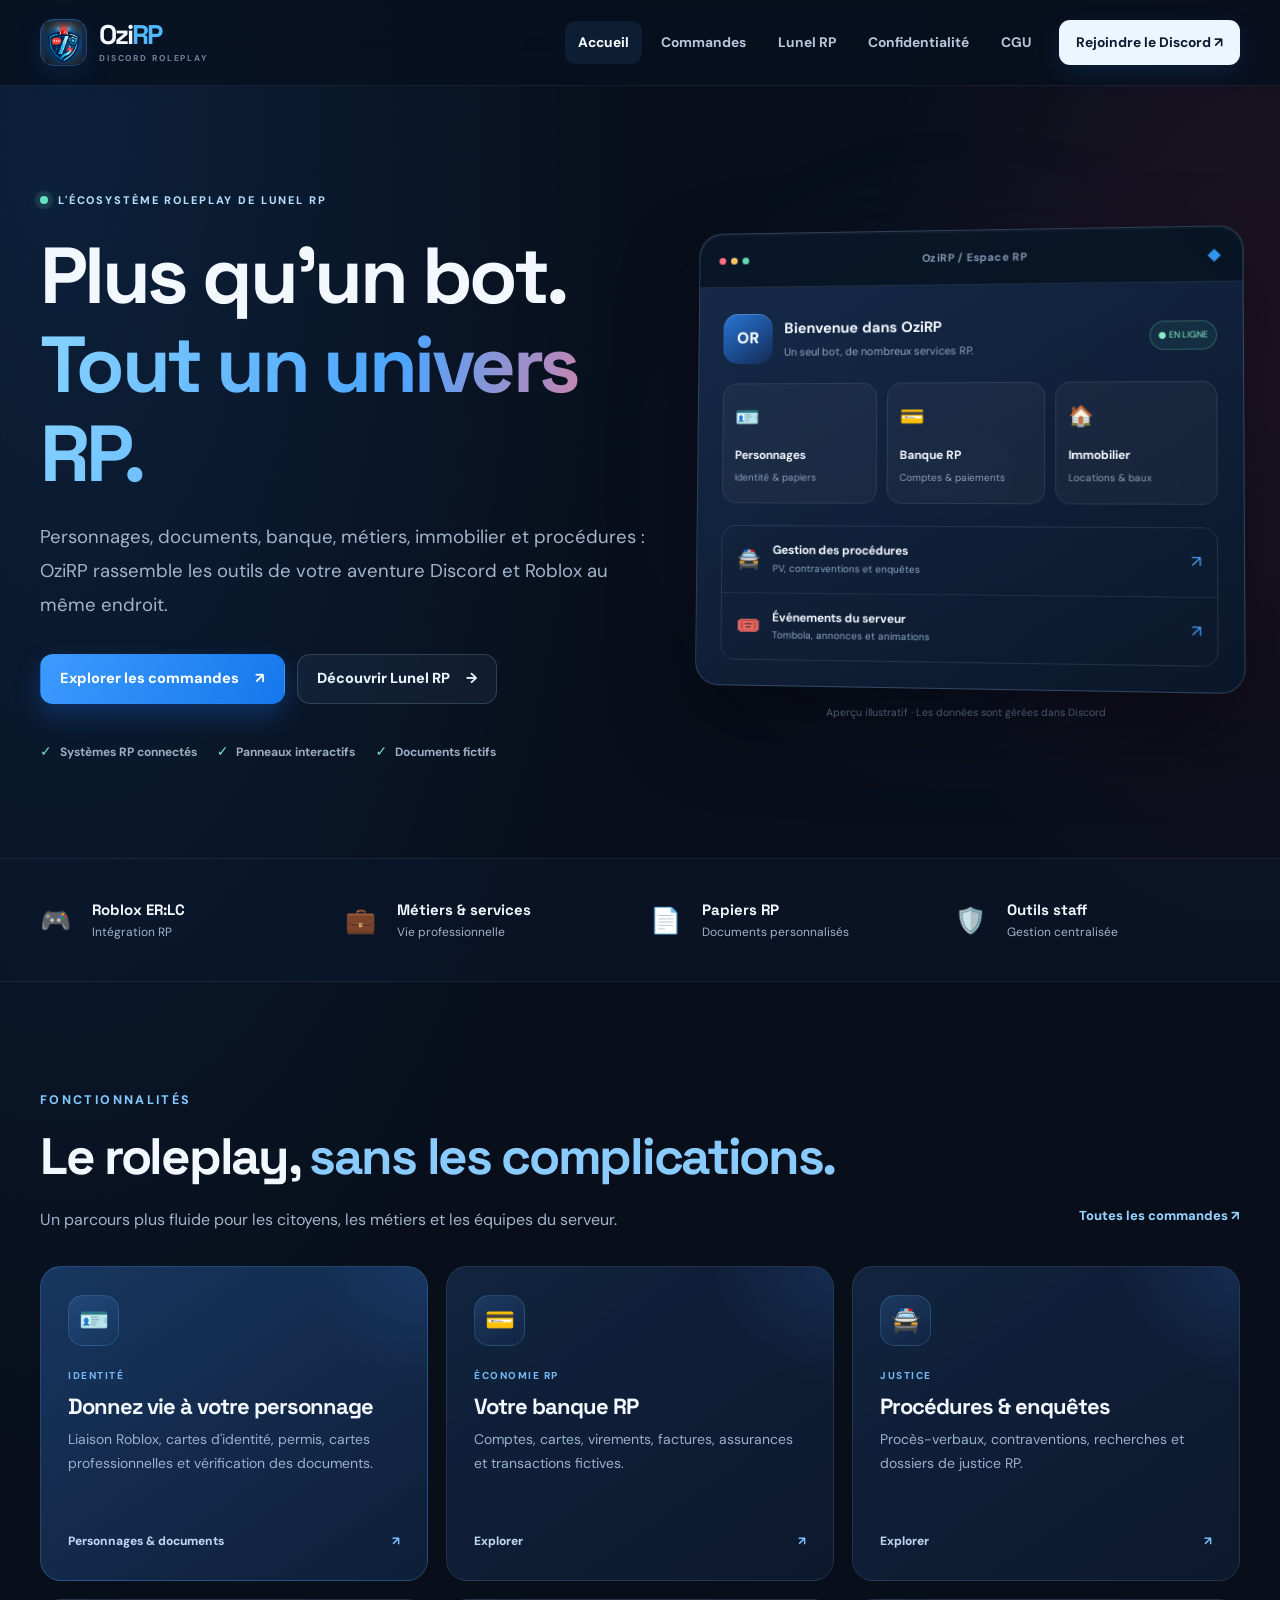
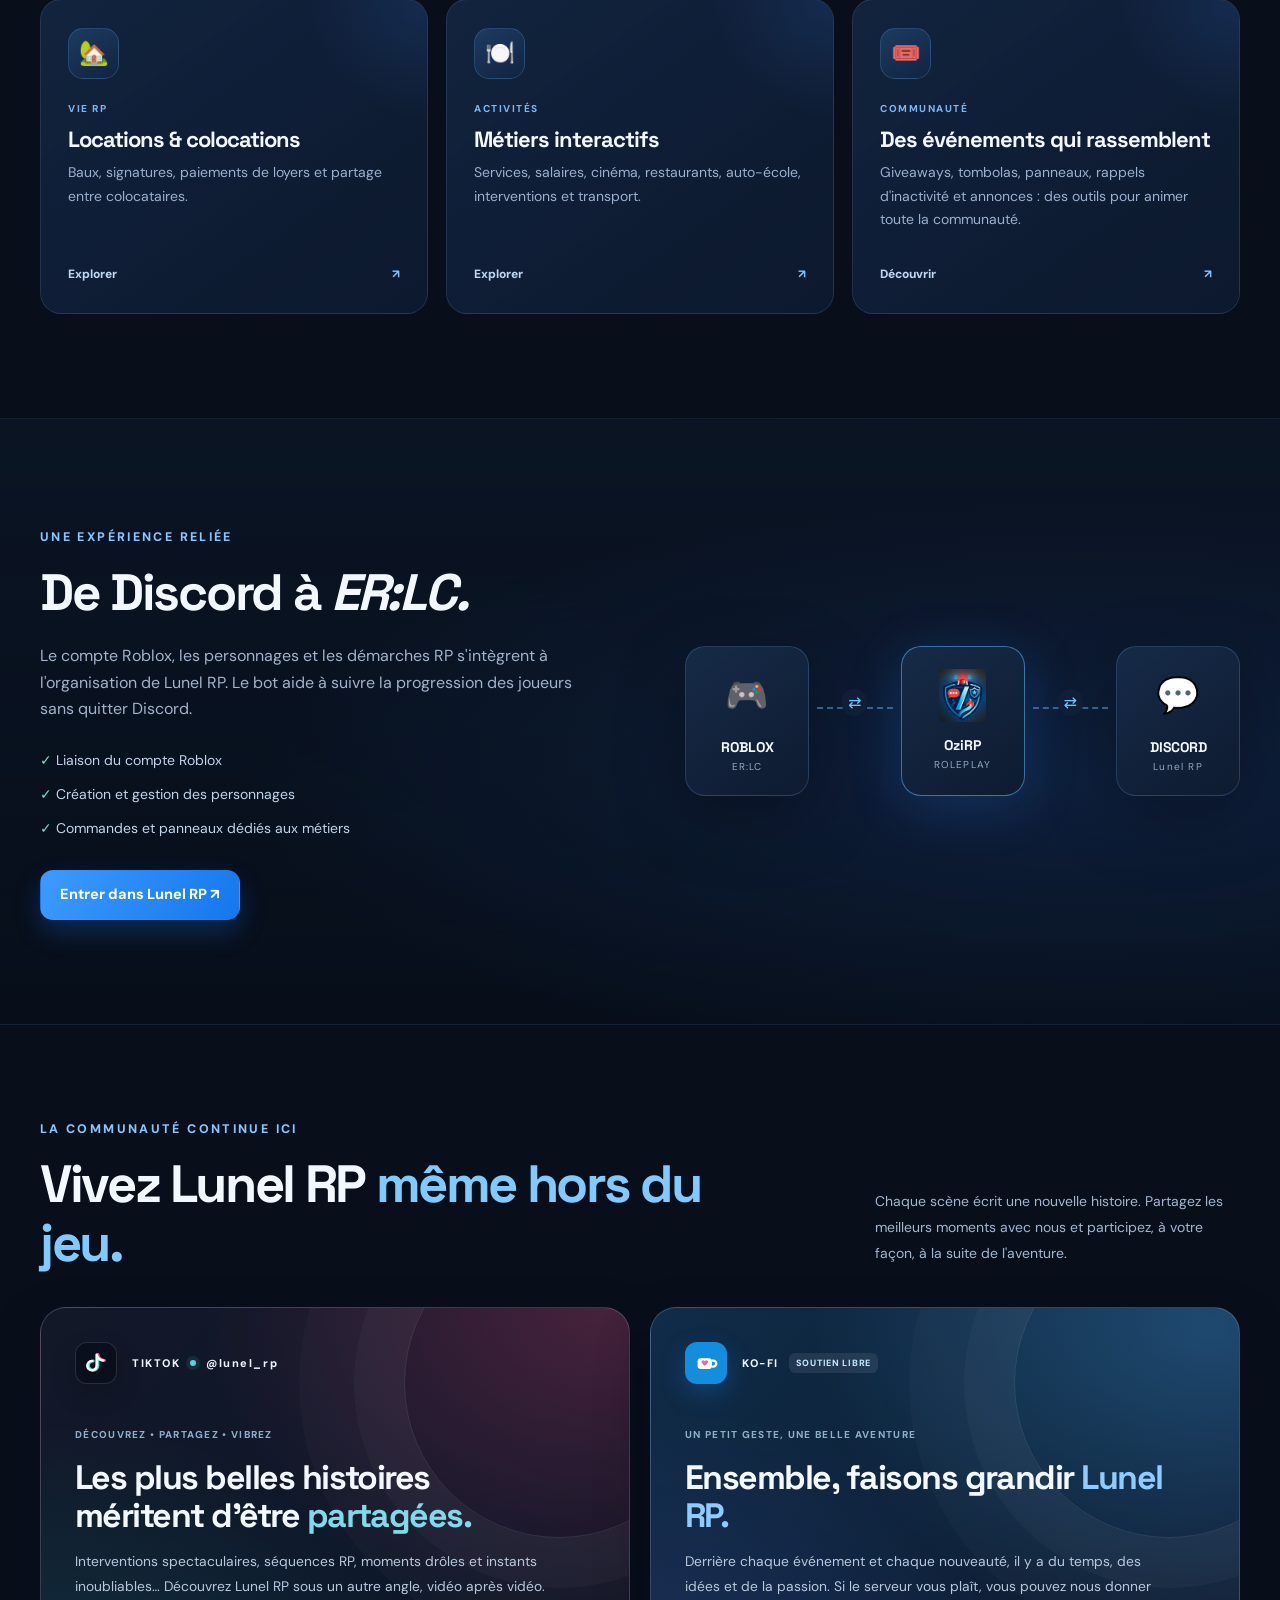
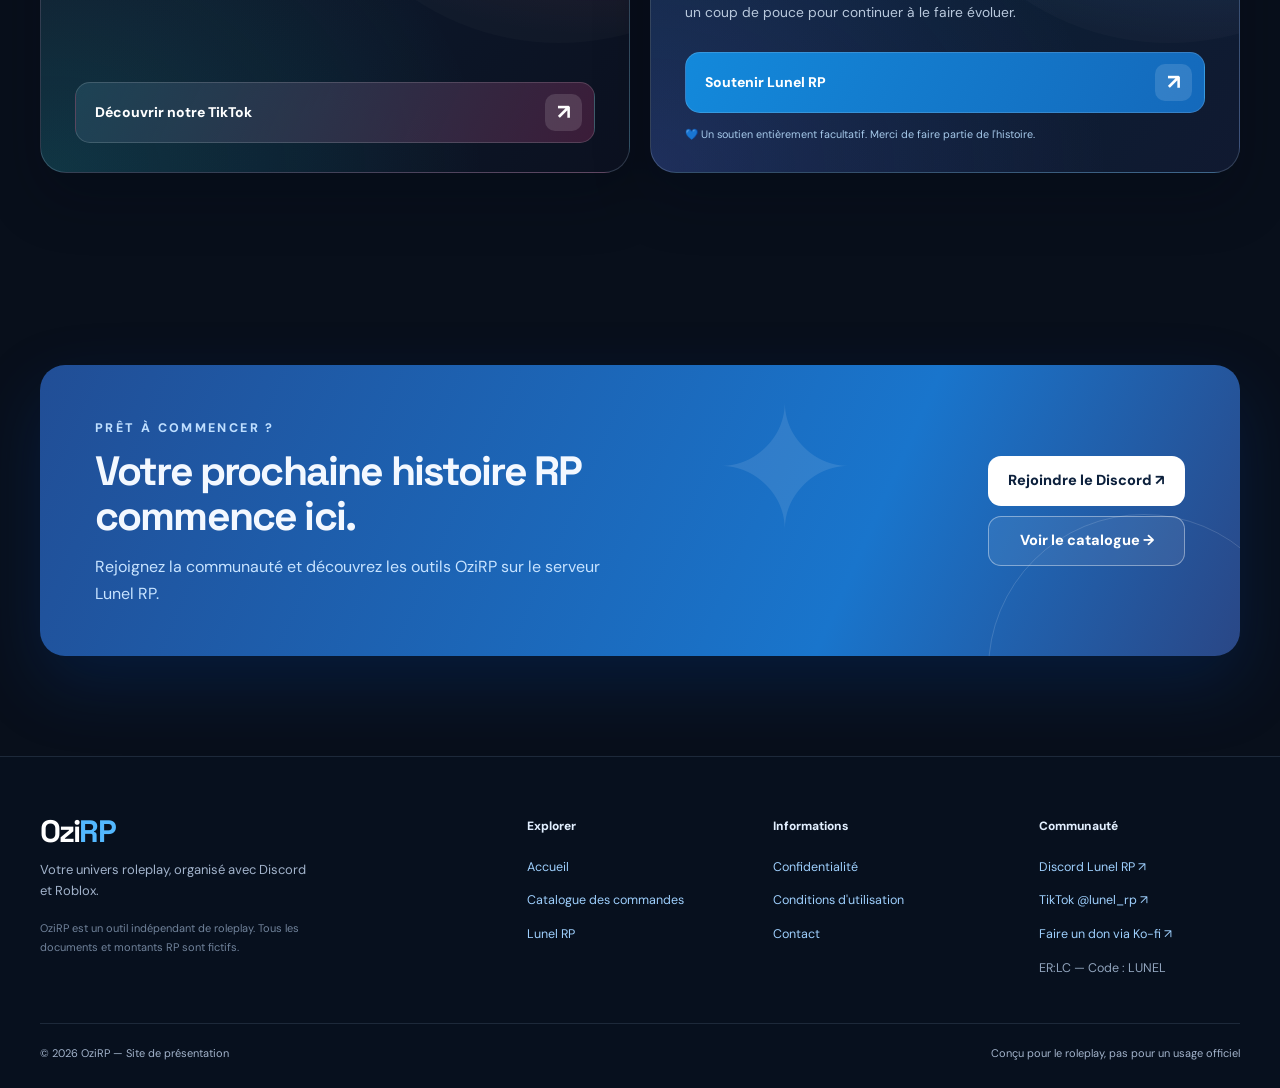
==== commit e218e247: "Add files via upload" ====
--- a/index.html
+++ b/index.html
@@ -1,7 +1,70 @@
 <!doctype html>
 <html lang="fr"><head><meta charset="utf-8"><meta name="viewport" content="width=device-width,initial-scale=1">
 <title>Le bot Discord pour Lunel RP — OziRP</title><meta name="description" content="OziRP rassemble les personnages RP, documents, banque, métiers, immobilier et événements Discord pour Lunel RP.">
-<meta name="theme-color" content="#091425"><link rel="icon" type="image/png" href="assets/ozirp-logo-icon.png"><link rel="stylesheet" href="styles.css"></head>
+<meta name="theme-color" content="#091425"><link rel="icon" type="image/png" href="assets/ozirp-logo-icon.png"><link rel="stylesheet" href="styles.css?v=ozirp-social-20261027-v2"><style id="community-social-style">
+/* OziRP 2026 — TikTok & Ko-fi : espaces de communauté */
+.community-section{padding-top:90px;padding-bottom:92px;scroll-margin-top:92px}
+.community-heading{display:flex;justify-content:space-between;align-items:end;gap:42px;margin-bottom:34px}
+.community-heading>div{max-width:710px}
+.community-heading h2{max-width:740px;margin:14px 0 0;font-size:clamp(2.3rem,4.1vw,4.05rem)}
+.community-heading h2 em{font-style:normal;color:#81caff}
+.community-heading>p{flex:0 1 365px;color:#a4b6cf;font-size:14px;line-height:1.85;padding-bottom:6px}
+.community-cards{display:grid;grid-template-columns:repeat(2,minmax(0,1fr));gap:20px}
+.community-card{isolation:isolate;position:relative;display:flex;flex-direction:column;overflow:hidden;min-height:444px;padding:34px 34px 29px;border-radius:26px;border:1px solid rgba(194,223,255,.20);box-shadow:0 25px 55px rgba(1,7,19,.25);transition:transform .24s ease,border-color .24s ease,box-shadow .24s ease}
+.community-card:hover{transform:translateY(-5px);border-color:rgba(194,223,255,.39);box-shadow:0 34px 68px rgba(1,7,19,.36)}
+.community-tiktok{background:radial-gradient(ellipse at 95% 0%,rgba(255,68,121,.24),transparent 50%),radial-gradient(ellipse at 2% 100%,rgba(26,227,225,.15),transparent 53%),linear-gradient(133deg,#131829,#0c1628 64%,#0c1120)}
+.community-kofi{background:radial-gradient(ellipse at 95% 4%,rgba(74,177,255,.29),transparent 50%),radial-gradient(ellipse at 0% 100%,rgba(109,106,246,.18),transparent 55%),linear-gradient(133deg,#102c48,#0c1f35 57%,#101930)}
+.community-card-orbit{position:absolute;z-index:-1;right:-85px;top:-80px;width:310px;height:310px;border:1px solid rgba(230,240,255,.11);border-radius:50%;box-shadow:0 0 0 50px rgba(235,242,255,.027),0 0 0 105px rgba(235,242,255,.018)}
+.community-card-head{display:flex;align-items:center;gap:15px;margin-bottom:36px}
+.social-mark{display:inline-grid;place-items:center;width:42px;height:42px;border-radius:12px;flex-shrink:0}
+.social-mark svg{display:block;width:24px !important;height:24px !important;max-width:24px !important;max-height:24px !important;min-width:24px;min-height:24px;flex:0 0 24px}
+.social-mark-tiktok{background:rgba(5,11,24,.66);border:1px solid rgba(255,255,255,.13);box-shadow:0 10px 24px rgba(0,0,0,.17)}
+.social-mark-kofi{background:#158ddd;box-shadow:0 9px 24px rgba(26,132,241,.28)}
+.community-platform{display:flex;align-items:center;gap:10px;flex-wrap:wrap;font:800 11px 'DM Sans',sans-serif;letter-spacing:.14em;color:#ebf6ff}
+.community-live-dot{width:6px;height:6px;background:#53d9d9;border-radius:50%;box-shadow:0 0 0 4px rgba(83,217,217,.10)}
+.community-small-note{font-size:9px;letter-spacing:.08em;font-weight:800;color:#c5e6ff;background:rgba(255,255,255,.08);border-radius:6px;padding:4px 7px}
+.community-card-body{position:relative;flex:1}
+.community-overline{font-size:10px;letter-spacing:.13em;font-weight:800;color:#8eafcb}
+.community-card h3{margin:13px 0 14px;font-size:clamp(1.7rem,2.65vw,2.45rem);line-height:1.12;max-width:490px}
+.community-card h3 span{color:#81daea}
+.community-kofi h3 span{color:#8ecbff}
+.community-card-body>p{max-width:485px;font-size:13.8px;line-height:1.83;color:#b9c9dd;margin-bottom:27px}
+.community-action{position:relative;display:flex;align-items:center;justify-content:space-between;gap:15px;min-height:59px;border:1px solid rgba(255,255,255,.15);border-radius:15px;padding:11px 12px 11px 19px;font-size:14px;font-weight:800;color:#fff;transition:background .22s,transform .22s}
+.community-action:hover{transform:translateY(-2px)}
+.action-tiktok{background:linear-gradient(115deg,rgba(30,68,86,.94),rgba(82,34,68,.68))}
+.action-tiktok:hover{background:linear-gradient(115deg,rgba(36,101,121,.98),rgba(120,43,80,.79))}
+.action-kofi{background:linear-gradient(115deg,#1389db,#1469bb)}
+.action-kofi:hover{background:linear-gradient(115deg,#1b9aec,#1472c7)}
+.community-arrow{display:grid;place-items:center;width:37px;height:37px;background:rgba(255,255,255,.13);border-radius:10px;font-size:21px}
+.community-fineprint{font-size:10.8px;color:#a6c9ea;line-height:1.7;padding-top:12px}
+.page-lunel .community-section{padding-top:65px}
+@media(max-width:850px){.community-heading{align-items:start;flex-direction:column;gap:13px}.community-heading>p{flex:auto;max-width:660px}.community-cards{gap:13px}.community-card{padding:27px 24px;min-height:445px}.community-card-head{margin-bottom:29px}}
+@media(max-width:660px){.community-cards{grid-template-columns:1fr}.community-card{min-height:0;padding:27px 25px 25px}.community-heading{margin-bottom:25px}.community-heading h2{font-size:clamp(2rem,9.3vw,3rem)}.community-card h3{font-size:clamp(1.7rem,7.3vw,2.2rem)}.community-card-head{margin-bottom:28px}.community-action{margin-top:10px}.community-section{padding-top:58px;padding-bottom:65px}}
+/* Affichage sans défilement horizontal sur les petits écrans. */
+@media(max-width:530px){
+  .integration-inner{grid-template-columns:minmax(0,1fr)}
+  .integration-copy,.connection-graphic{min-width:0;max-width:100%}
+  .connection-graphic{width:100%;gap:4px}
+  .connection-node{flex:0 1 90px;width:90px}
+  .connection-dash{min-width:0;flex:1}
+  .hero-visual .visual-glow{inset:0}
+}
+
+/* Neutralisation de la taille par defaut des SVG (CSS ancien / cache) */
+section.community-section .community-card .community-card-head .social-mark {
+ display:inline-flex!important; align-items:center!important;justify-content:center!important;
+ flex:0 0 42px!important; width:42px!important;height:42px!important;
+ min-width:42px!important; max-width:42px!important;min-height:42px!important; max-height:42px!important;
+ overflow:hidden!important;
+}
+section.community-section .community-card .community-card-head .social-mark svg {
+ display:block!important; position:static!important; width:24px!important; height:24px!important;
+ max-width:24px!important; max-height:24px!important; min-width:24px!important; min-height:24px!important;
+ aspect-ratio:1!important; transform:none!important;
+}
+
+</style>
+</head>
 <body class="page-home"><a class="skip-link" href="#contenu">Aller au contenu</a>
 <header class="site-header" id="haut">
   <div class="nav-shell container">
@@ -57,7 +120,7 @@
   <div class="community-cards">
     <article class="community-card community-tiktok">
       <div class="community-card-orbit" aria-hidden="true"></div>
-      <div class="community-card-head"><span class="social-mark social-mark-tiktok" aria-hidden="true"><svg viewBox="0 0 40 40" fill="none"><path d="M23 6v18.3a7.8 7.8 0 1 1-7.7-7.8" stroke="#36e5df" stroke-width="5" stroke-linecap="round"/><path d="M23 6c1.4 6.5 5.2 9.3 11 9.8" stroke="#ff4c87" stroke-width="5" stroke-linecap="round"/><path d="M21 6v18.3a7.8 7.8 0 1 1-7.7-7.8M21 6c1.4 6.5 5.2 9.3 11 9.8" stroke="white" stroke-width="4" stroke-linecap="round"/></svg></span><span class="community-platform">TIKTOK <span class="community-live-dot"></span> @lunel_rp</span></div>
+      <div class="community-card-head"><span class="social-mark social-mark-tiktok" aria-hidden="true"><svg width="24" height="24" style="width:24px!important;height:24px!important;max-width:24px!important;max-height:24px!important;display:block!important" viewBox="0 0 40 40" fill="none"><path d="M23 6v18.3a7.8 7.8 0 1 1-7.7-7.8" stroke="#36e5df" stroke-width="5" stroke-linecap="round"/><path d="M23 6c1.4 6.5 5.2 9.3 11 9.8" stroke="#ff4c87" stroke-width="5" stroke-linecap="round"/><path d="M21 6v18.3a7.8 7.8 0 1 1-7.7-7.8M21 6c1.4 6.5 5.2 9.3 11 9.8" stroke="white" stroke-width="4" stroke-linecap="round"/></svg></span><span class="community-platform">TIKTOK <span class="community-live-dot"></span> @lunel_rp</span></div>
       <div class="community-card-body">
         <span class="community-overline">DÉCOUVREZ • PARTAGEZ • VIBREZ</span>
         <h3>Les plus belles histoires méritent d'être <span>partagées.</span></h3>
@@ -67,7 +130,7 @@
     </article>
     <article class="community-card community-kofi">
       <div class="community-card-orbit" aria-hidden="true"></div>
-      <div class="community-card-head"><span class="social-mark social-mark-kofi" aria-hidden="true"><svg viewBox="0 0 40 40" fill="none"><rect x="6" y="12" width="24" height="18" rx="5" fill="#fff"/><path d="M30 16h2a5 5 0 0 1 0 10h-2" stroke="#fff" stroke-width="4"/><path d="M18 17c-2-3-7-1.1-5 2.6 1 2 5 5.1 5 5.1s4-3.1 5-5.1C25 15.9 20 14 18 17Z" fill="#ff6684"/></svg></span><span class="community-platform">KO-FI <span class="community-small-note">SOUTIEN LIBRE</span></span></div>
+      <div class="community-card-head"><span class="social-mark social-mark-kofi" aria-hidden="true"><svg width="24" height="24" style="width:24px!important;height:24px!important;max-width:24px!important;max-height:24px!important;display:block!important" viewBox="0 0 40 40" fill="none"><rect x="6" y="12" width="24" height="18" rx="5" fill="#fff"/><path d="M30 16h2a5 5 0 0 1 0 10h-2" stroke="#fff" stroke-width="4"/><path d="M18 17c-2-3-7-1.1-5 2.6 1 2 5 5.1 5 5.1s4-3.1 5-5.1C25 15.9 20 14 18 17Z" fill="#ff6684"/></svg></span><span class="community-platform">KO-FI <span class="community-small-note">SOUTIEN LIBRE</span></span></div>
       <div class="community-card-body">
         <span class="community-overline">UN PETIT GESTE, UNE BELLE AVENTURE</span>
         <h3>Ensemble, faisons grandir <span>Lunel RP.</span></h3>
--- a/styles.css
+++ b/styles.css
@@ -36,9 +36,9 @@
 .community-tiktok{background:radial-gradient(ellipse at 95% 0%,rgba(255,68,121,.24),transparent 50%),radial-gradient(ellipse at 2% 100%,rgba(26,227,225,.15),transparent 53%),linear-gradient(133deg,#131829,#0c1628 64%,#0c1120)}
 .community-kofi{background:radial-gradient(ellipse at 95% 4%,rgba(74,177,255,.29),transparent 50%),radial-gradient(ellipse at 0% 100%,rgba(109,106,246,.18),transparent 55%),linear-gradient(133deg,#102c48,#0c1f35 57%,#101930)}
 .community-card-orbit{position:absolute;z-index:-1;right:-85px;top:-80px;width:310px;height:310px;border:1px solid rgba(230,240,255,.11);border-radius:50%;box-shadow:0 0 0 50px rgba(235,242,255,.027),0 0 0 105px rgba(235,242,255,.018)}
-.community-card-head{display:flex;align-items:center;gap:15px;margin-bottom:36px}
-.social-mark{display:inline-grid;place-items:center;width:62px;height:62px;border-radius:19px;flex-shrink:0}
-.social-mark svg{width:36px;height:36px}
+.community-card-head{display:flex;align-items:center;gap:12px;margin-bottom:27px}
+.social-mark{display:inline-grid;place-items:center;width:40px;height:40px;border-radius:12px;flex-shrink:0}
+.social-mark svg{display:block;width:22px;height:22px}
 .social-mark-tiktok{background:rgba(5,11,24,.66);border:1px solid rgba(255,255,255,.13);box-shadow:0 10px 24px rgba(0,0,0,.17)}
 .social-mark-kofi{background:#158ddd;box-shadow:0 9px 24px rgba(26,132,241,.28)}
 .community-platform{display:flex;align-items:center;gap:10px;flex-wrap:wrap;font:800 11px 'DM Sans',sans-serif;letter-spacing:.14em;color:#ebf6ff}
@@ -59,8 +59,8 @@
 .community-arrow{display:grid;place-items:center;width:37px;height:37px;background:rgba(255,255,255,.13);border-radius:10px;font-size:21px}
 .community-fineprint{font-size:10.8px;color:#a6c9ea;line-height:1.7;padding-top:12px}
 .page-lunel .community-section{padding-top:65px}
-@media(max-width:850px){.community-heading{align-items:start;flex-direction:column;gap:13px}.community-heading>p{flex:auto;max-width:660px}.community-cards{gap:13px}.community-card{padding:27px 24px;min-height:445px}.community-card-head{margin-bottom:29px}}
-@media(max-width:660px){.community-cards{grid-template-columns:1fr}.community-card{min-height:0;padding:27px 25px 25px}.community-heading{margin-bottom:25px}.community-heading h2{font-size:clamp(2rem,9.3vw,3rem)}.community-card h3{font-size:clamp(1.7rem,7.3vw,2.2rem)}.community-card-head{margin-bottom:28px}.community-action{margin-top:10px}.community-section{padding-top:58px;padding-bottom:65px}}
+@media(max-width:850px){.community-heading{align-items:start;flex-direction:column;gap:13px}.community-heading>p{flex:auto;max-width:660px}.community-cards{gap:13px}.community-card{padding:27px 24px;min-height:445px}.community-card-head{margin-bottom:23px}}
+@media(max-width:660px){.community-cards{grid-template-columns:1fr}.community-card{min-height:0;padding:27px 25px 25px}.community-heading{margin-bottom:25px}.community-heading h2{font-size:clamp(2rem,9.3vw,3rem)}.community-card h3{font-size:clamp(1.7rem,7.3vw,2.2rem)}.community-card-head{margin-bottom:22px}.community-action{margin-top:10px}.community-section{padding-top:58px;padding-bottom:65px}}
 /* Affichage sans défilement horizontal sur les petits écrans. */
 @media(max-width:530px){
   .integration-inner{grid-template-columns:minmax(0,1fr)}
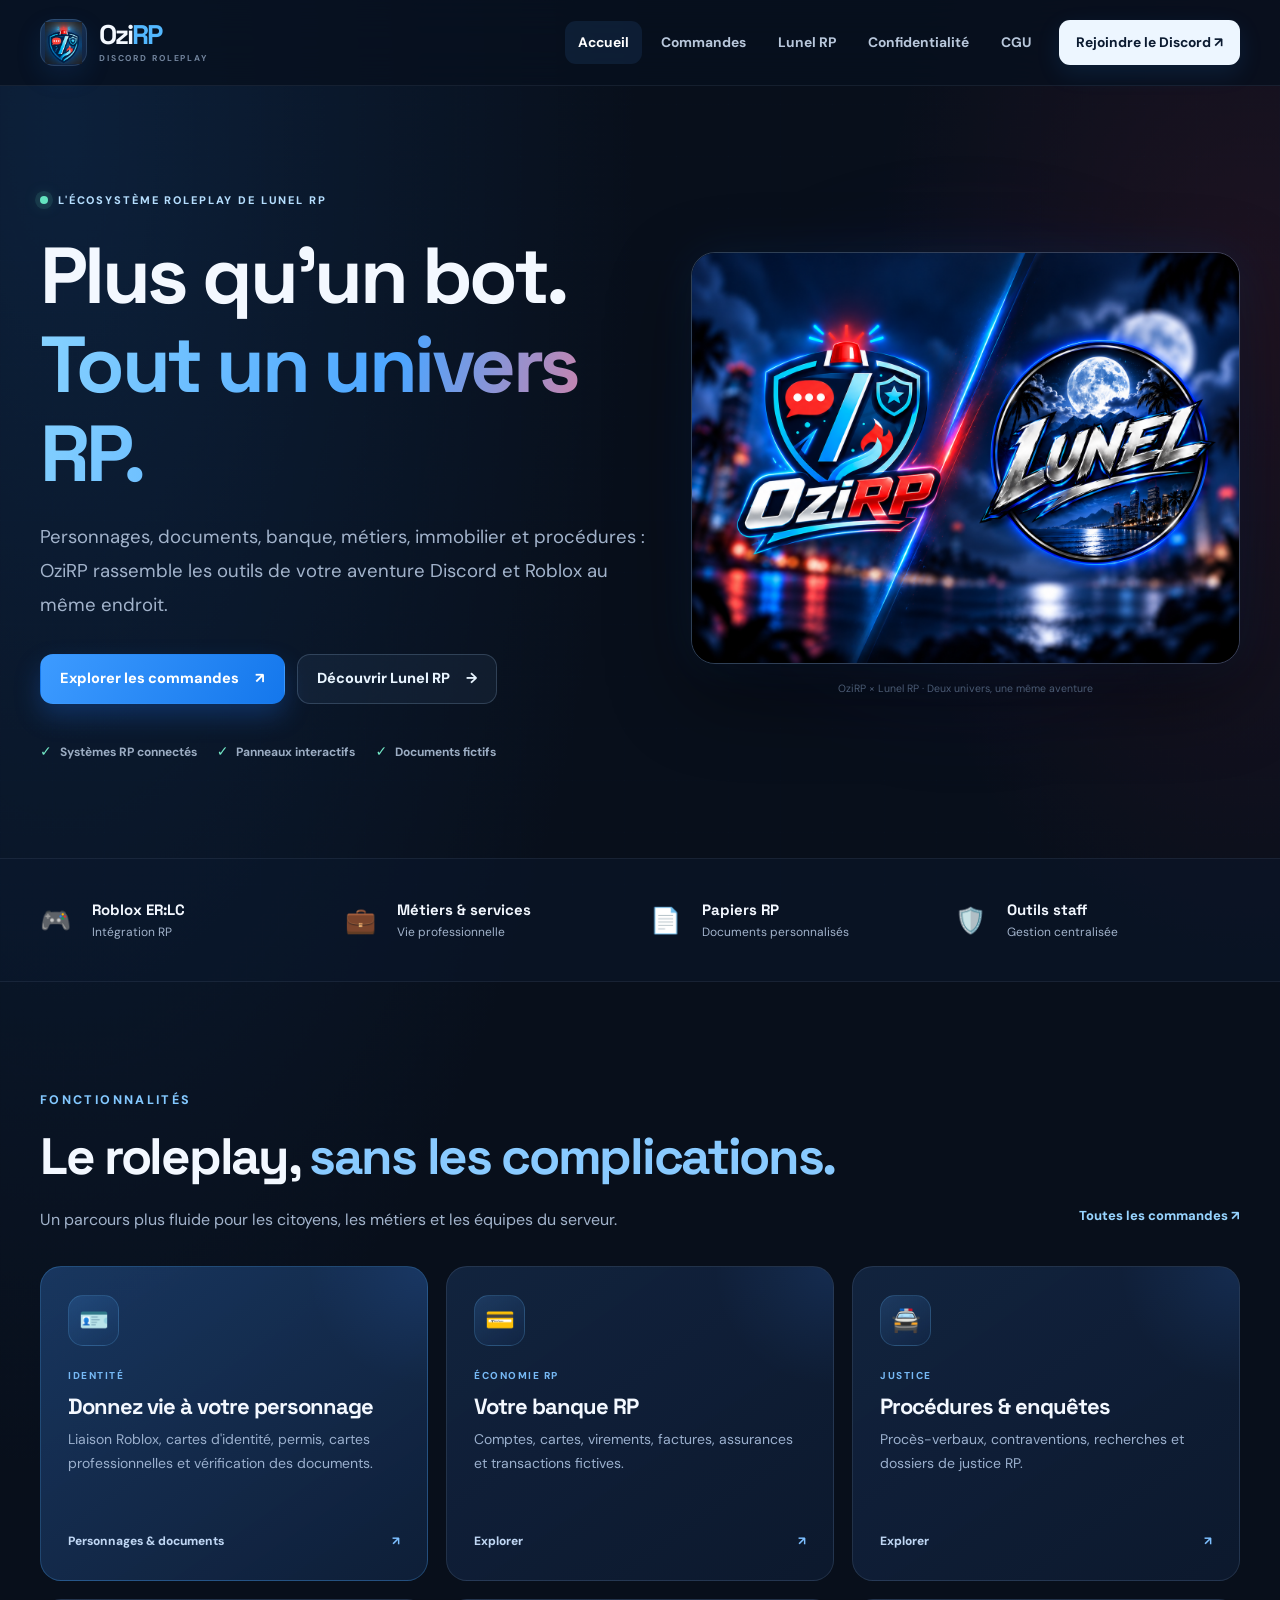
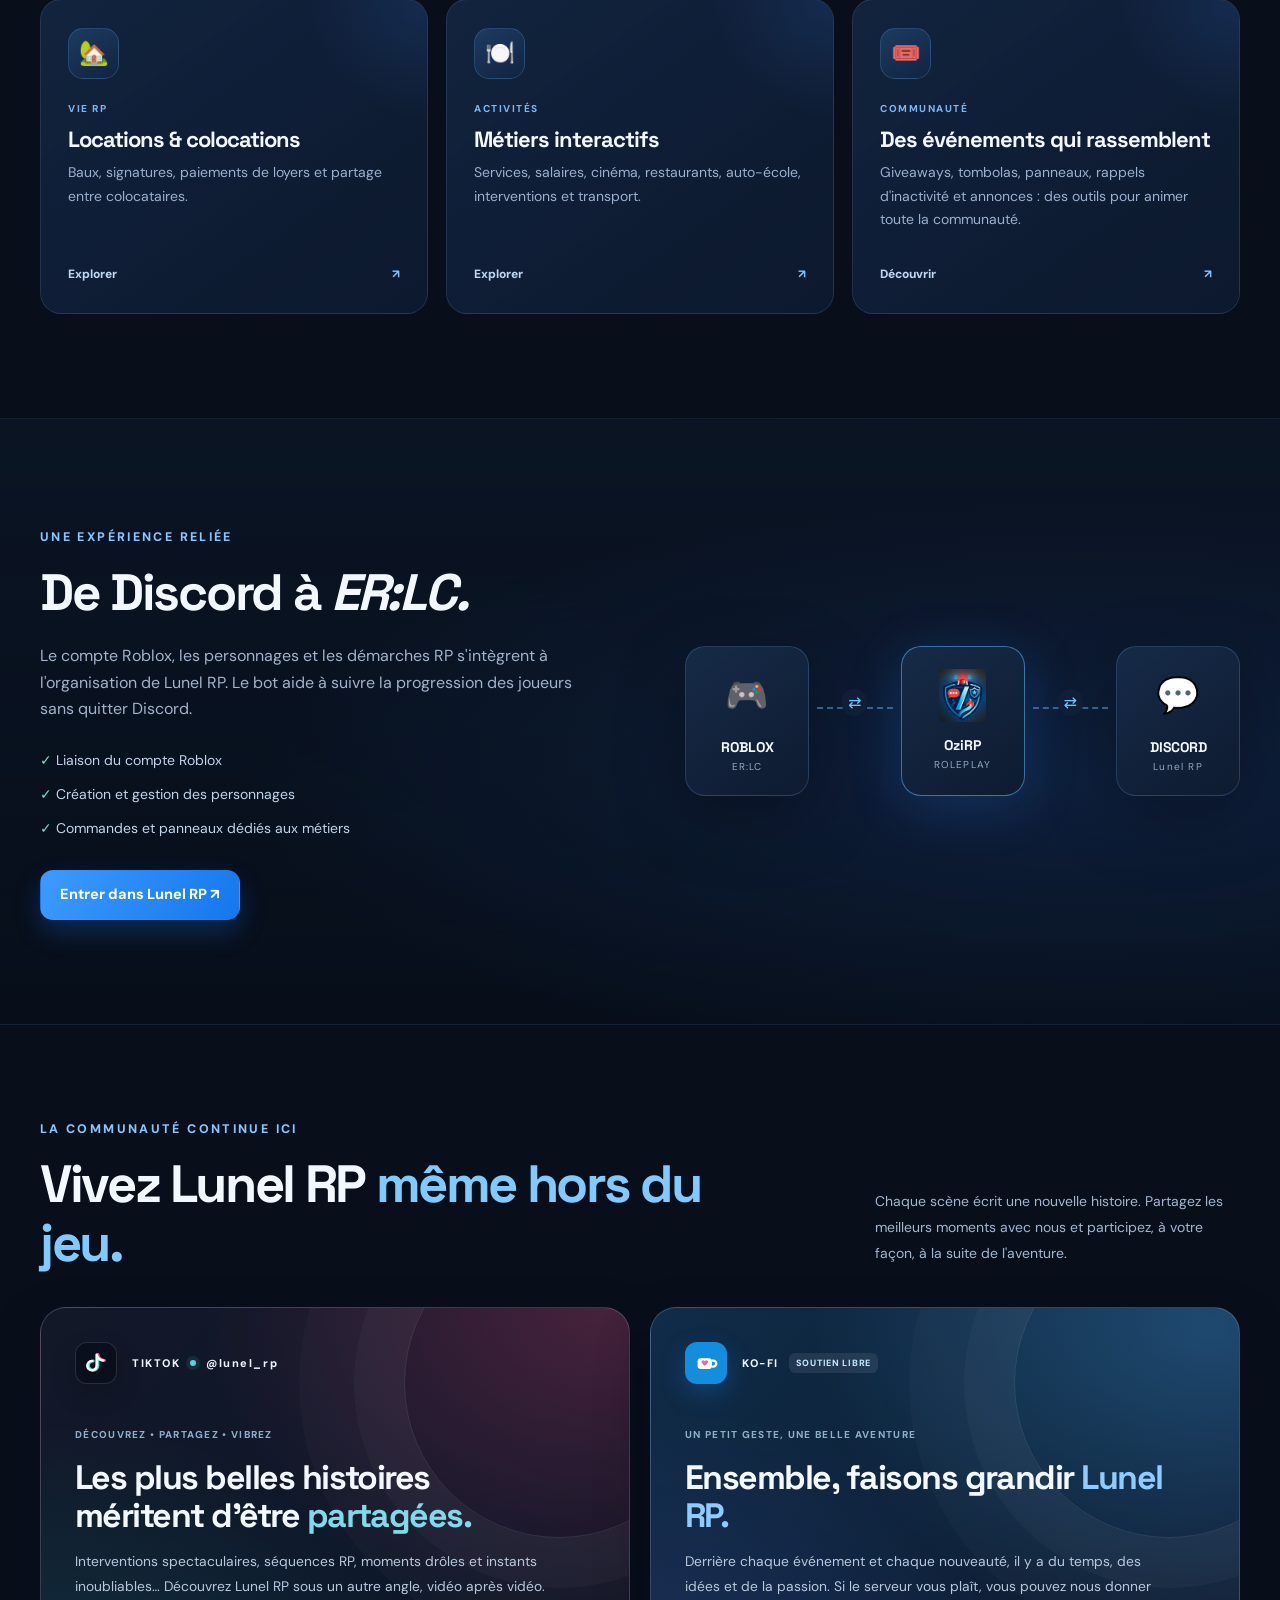
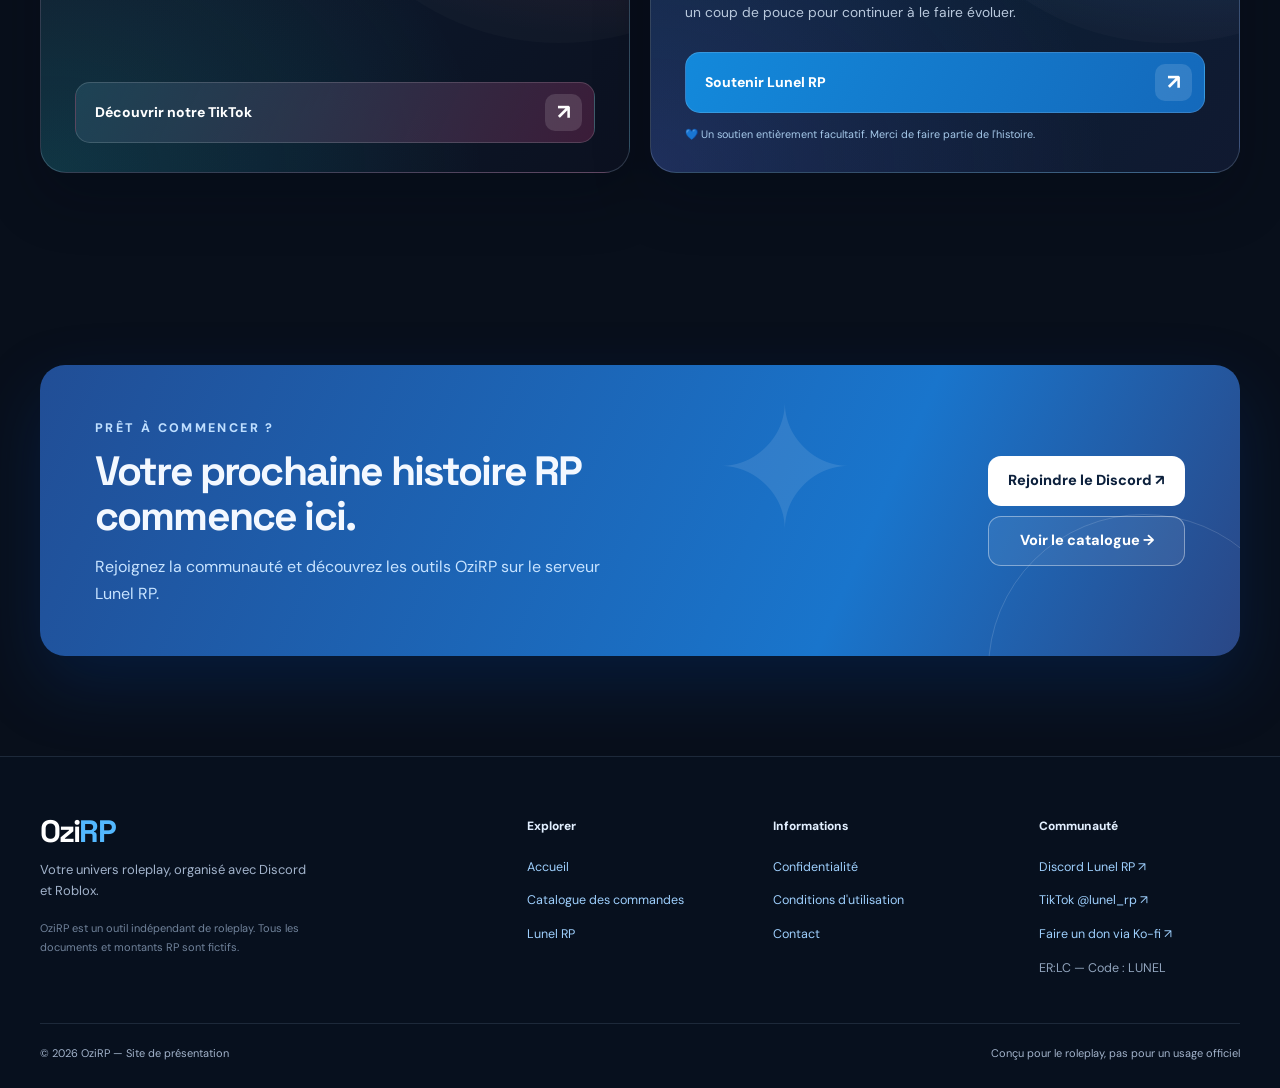
==== commit 42b49f63: "Add files via upload" ====
--- a/index.html
+++ b/index.html
@@ -89,13 +89,11 @@
 <div class="hero-actions"><a class="btn btn-primary" href="commandes.html">Explorer les commandes <span>↗</span></a><a class="btn btn-outline" href="lunel-rp.html">Découvrir Lunel RP <span>→</span></a></div>
 <div class="hero-proof"><span><span class="tiny-circle">✓</span> Systèmes RP connectés</span><span><span class="tiny-circle">✓</span> Panneaux interactifs</span><span><span class="tiny-circle">✓</span> Documents fictifs</span></div>
 </div>
-<div class="hero-visual reveal" aria-label="Aperçu illustratif des fonctionnalités OziRP">
-  <div class="visual-glow"></div>
-  <div class="mock-window"><div class="mock-header"><div class="window-dots"><i></i><i></i><i></i></div><span>OziRP / Espace RP</span><span class="mock-header-right">◆</span></div>
-  <div class="mock-intro"><span class="mock-avatar">OR</span><div><strong>Bienvenue dans OziRP</strong><small>Un seul bot, de nombreux services RP.</small></div><span class="active-chip">● EN LIGNE</span></div>
-  <div class="mock-stats"><div><span>🪪</span><strong>Personnages</strong><small>Identité & papiers</small></div><div><span>💳</span><strong>Banque RP</strong><small>Comptes & paiements</small></div><div><span>🏠</span><strong>Immobilier</strong><small>Locations & baux</small></div></div>
-  <div class="mock-feed"><div><span class="feed-emoji">🚔</span><div><strong>Gestion des procédures</strong><small>PV, contraventions et enquêtes</small></div><span>↗</span></div><div><span class="feed-emoji">🎟️</span><div><strong>Événements du serveur</strong><small>Tombola, annonces et animations</small></div><span>↗</span></div></div>
-  </div><span class="visual-caption">Aperçu illustratif · Les données sont gérées dans Discord</span>
+<div class="hero-visual reveal" aria-label="OziRP et Lunel RP réunis">
+  <div class="visual-glow" aria-hidden="true"></div>
+  <img class="hero-duo-image" src="ozirp-lunel-duo-2026.png" alt="Logos OziRP et Lunel RP séparés par un éclair diagonal, sur un fond nocturne flouté" width="1448" height="1086" loading="eager" fetchpriority="high" decoding="async"
+       style="display:block;position:relative;width:100%;height:auto;max-width:100%;border-radius:24px;border:1px solid rgba(162,205,255,.25);box-shadow:0 30px 82px rgba(0,0,0,.45),0 0 48px rgba(40,123,229,.12);object-fit:contain;" />
+  <span class="visual-caption">OziRP × Lunel RP · Deux univers, une même aventure</span>
 </div></section>
 <section class="trust-bar"><div class="container trust-grid"><div><span class="trust-icon">🎮</span><strong>Roblox ER:LC</strong><span>Intégration RP</span></div><div><span class="trust-icon">💼</span><strong>Métiers & services</strong><span>Vie professionnelle</span></div><div><span class="trust-icon">📄</span><strong>Papiers RP</strong><span>Documents personnalisés</span></div><div><span class="trust-icon">🛡️</span><strong>Outils staff</strong><span>Gestion centralisée</span></div></div></section>
 <section class="section container" id="fonctionnalites"><div class="section-top"><div><span class="kicker">FONCTIONNALITÉS</span><h2>Le roleplay, <em>sans les complications.</em></h2><p>Un parcours plus fluide pour les citoyens, les métiers et les équipes du serveur.</p></div><a class="text-link" href="commandes.html">Toutes les commandes ↗</a></div>
